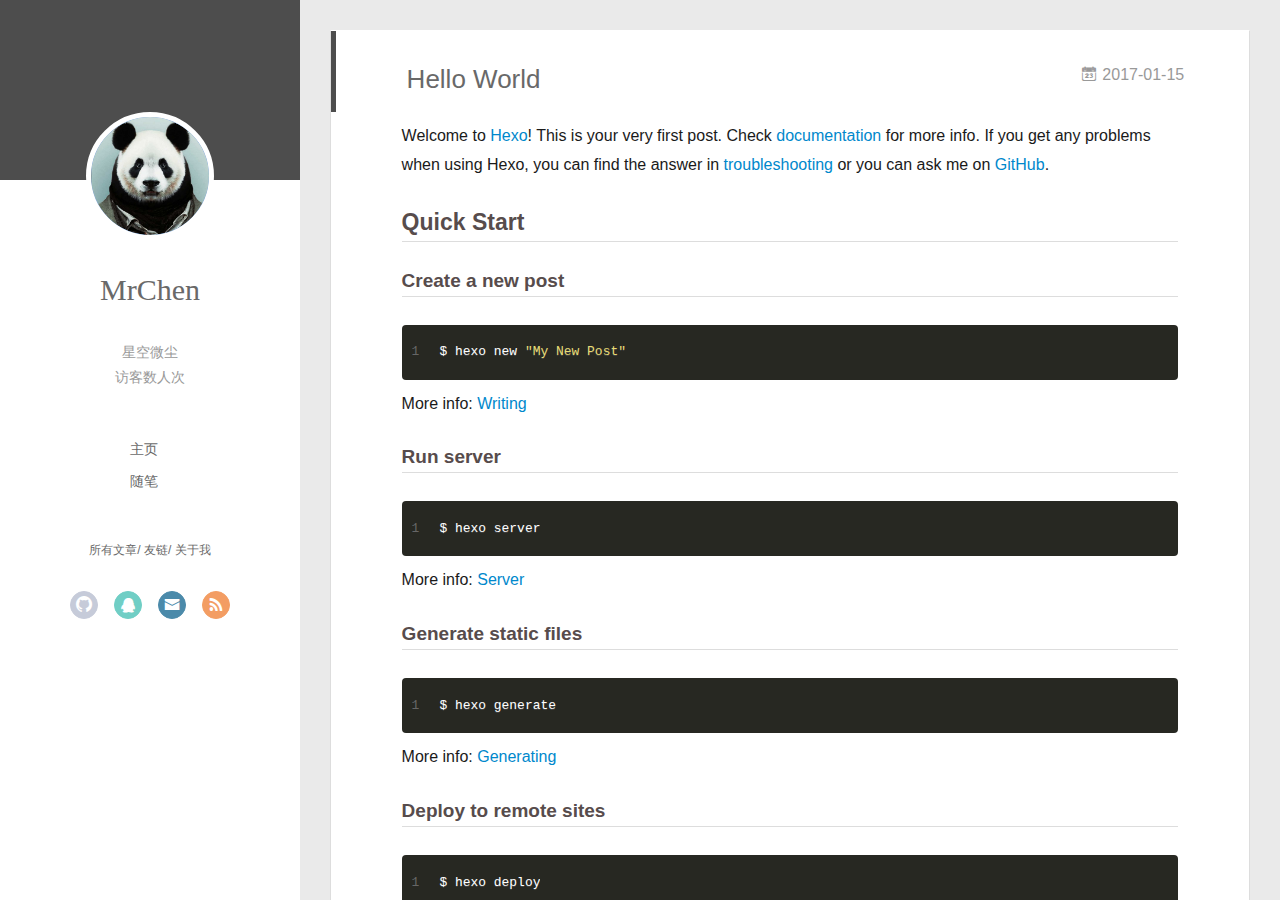
==== index.html @ 0d2050b1 "Site updated: 2017-01-15 04:31:29" ====
<!DOCTYPE html>
<html>
<head>
  <meta charset="utf-8">
  
  <meta name="renderer" content="webkit">
  <meta http-equiv="X-UA-Compatible" content="IE=edge" >
  <link rel="dns-prefetch" href="http://github.chenqun.xyz">
  <title>MrChen 的 Blog</title>
  <meta name="viewport" content="width=device-width, initial-scale=1, maximum-scale=1">
  <meta name="description" content="微微一笑很倾城">
<meta property="og:type" content="website">
<meta property="og:title" content="MrChen 的 Blog">
<meta property="og:url" content="http://github.chenqun.xyz/index.html">
<meta property="og:site_name" content="MrChen 的 Blog">
<meta property="og:description" content="微微一笑很倾城">
<meta name="twitter:card" content="summary">
<meta name="twitter:title" content="MrChen 的 Blog">
<meta name="twitter:description" content="微微一笑很倾城">
  
    <link rel="alternative" href="/atom.xml" title="MrChen 的 Blog" type="application/atom+xml">
  
  
    <link rel="icon" href="/favicon.png">
  
  <link rel="stylesheet" type="text/css" href="/./main.04d600.css">
  <style type="text/css">
  
    #container.show {
      background: linear-gradient(200deg,#a0cfe4,#e8c37e);
    }
  </style>
  

  

</head>
<body>
  <div id="container" q-class="show:isCtnShow">
    <canvas id="anm-canvas" class="anm-canvas"></canvas>
    <div class="left-col" q-class="show:isShow">
      
<div class="overlay" style="background: #4d4d4d"></div>
<div class="intrude-less">
	<header id="header" class="inner">
		<a href="/" class="profilepic">
			<img src="/img/admin.png" class="js-avatar">
		</a>
		<hgroup>
		  <h1 class="header-author"><a href="/">MrChen</a></h1>
		</hgroup>
		
		<p class="header-subtitle">星空微尘</p>
		<p class="header-subtitle" id="busuanzi_container_site_uv">
  访客数<span id="busuanzi_value_site_uv" style="color:red!important;"></span>人次
</p>
		

		<nav class="header-menu">
			<ul>
			
				<li><a href="/">主页</a></li>
	        
				<li><a href="/WorkHeart/">随笔</a></li>
	        
			</ul>
		</nav>
		<nav class="header-smart-menu">
    		
    			
    			<a q-on="click: openSlider(e, 'innerArchive')" href="javascript:void(0)">所有文章</a>
    			
            
    			
    			<a q-on="click: openSlider(e, 'friends')" href="javascript:void(0)">友链</a>
    			
            
    			
    			<a q-on="click: openSlider(e, 'aboutme')" href="javascript:void(0)">关于我</a>
    			
            
		</nav>
		<nav class="header-nav">
			<div class="social">
				
					<a class="github" target="_blank" href="https://github.com/MrChen2015" title="github"><i class="icon-github"></i></a>
		        
					<a class="qq" target="_blank" href="tencent://message/?uin=123456&Site=欢迎聊天&Menu=yes" title="qq"><i class="icon-qq"></i></a>
		        
					<a class="mail" target="_blank" href="mailto:562638230@qq.com" title="mail"><i class="icon-mail"></i></a>
		        
					<a class="rss" target="_blank" href="/atom.xml" title="rss"><i class="icon-rss"></i></a>
		        
			</div>
		</nav>
	</header>		
</div>

    </div>
    <div class="mid-col" q-class="show:isShow,hide:isShow|isFalse">
      
<nav id="mobile-nav">
  	<div class="overlay js-overlay" style="background: #4d4d4d"></div>
	<div class="btnctn js-mobile-btnctn">
  		<div class="slider-trigger list" q-on="click: openSlider(e)"><i class="icon icon-sort"></i></div>
	</div>
	<div class="intrude-less">
		<header id="header" class="inner">
			<div class="profilepic">
				<img src="/img/admin.png" class="js-avatar">
			</div>
			<hgroup>
			  <h1 class="header-author js-header-author">MrChen</h1>
			</hgroup>
			
			<p class="header-subtitle"><i class="icon icon-quo-left"></i>星空微尘<i class="icon icon-quo-right"></i></p>
			
			
			
				
			
				
			
			
			
			<nav class="header-nav">
				<div class="social">
					
						<a class="github" target="_blank" href="https://github.com/MrChen2015" title="github"><i class="icon-github"></i></a>
			        
						<a class="qq" target="_blank" href="tencent://message/?uin=123456&Site=欢迎聊天&Menu=yes" title="qq"><i class="icon-qq"></i></a>
			        
						<a class="mail" target="_blank" href="mailto:562638230@qq.com" title="mail"><i class="icon-mail"></i></a>
			        
						<a class="rss" target="_blank" href="/atom.xml" title="rss"><i class="icon-rss"></i></a>
			        
				</div>
			</nav>

			<nav class="header-menu js-header-menu">
				<ul style="width: 50%">
				
				
					<li style="width: 50%"><a href="/">主页</a></li>
		        
					<li style="width: 50%"><a href="/WorkHeart/">随笔</a></li>
		        
				</ul>
			</nav>
		</header>				
	</div>
	<div class="mobile-mask" style="display:none" q-show="isShow"></div>
</nav>

      <div id="wrapper" class="body-wrap">
        <div class="menu-l">
          <div class="canvas-wrap">
            <canvas data-colors="#eaeaea" data-sectionHeight="100" data-contentId="js-content" id="myCanvas1" class="anm-canvas"></canvas>
          </div>
          <div id="js-content" class="content-ll">
            
  
    <article id="post-hello-world" class="article article-type-post  article-index" itemscope itemprop="blogPost">
  <div class="article-inner">
    
      <header class="article-header">
        
  
    <h1 itemprop="name">
      <a class="article-title" href="/2017/01/15/hello-world/">Hello World</a>
    </h1>
  

        
        <a href="/2017/01/15/hello-world/" class="archive-article-date">
  	<time datetime="2017-01-14T16:59:48.621Z" itemprop="datePublished"><i class="icon-calendar icon"></i>2017-01-15</time>
</a>
        
      </header>
    
    <div class="article-entry" itemprop="articleBody">
      
        <p>Welcome to <a href="https://hexo.io/" target="_blank" rel="external">Hexo</a>! This is your very first post. Check <a href="https://hexo.io/docs/" target="_blank" rel="external">documentation</a> for more info. If you get any problems when using Hexo, you can find the answer in <a href="https://hexo.io/docs/troubleshooting.html" target="_blank" rel="external">troubleshooting</a> or you can ask me on <a href="https://github.com/hexojs/hexo/issues" target="_blank" rel="external">GitHub</a>.</p>
<h2 id="Quick-Start"><a href="#Quick-Start" class="headerlink" title="Quick Start"></a>Quick Start</h2><h3 id="Create-a-new-post"><a href="#Create-a-new-post" class="headerlink" title="Create a new post"></a>Create a new post</h3><figure class="highlight bash"><table><tr><td class="gutter"><pre><div class="line">1</div></pre></td><td class="code"><pre><div class="line">$ hexo new <span class="string">"My New Post"</span></div></pre></td></tr></table></figure>
<p>More info: <a href="https://hexo.io/docs/writing.html" target="_blank" rel="external">Writing</a></p>
<h3 id="Run-server"><a href="#Run-server" class="headerlink" title="Run server"></a>Run server</h3><figure class="highlight bash"><table><tr><td class="gutter"><pre><div class="line">1</div></pre></td><td class="code"><pre><div class="line">$ hexo server</div></pre></td></tr></table></figure>
<p>More info: <a href="https://hexo.io/docs/server.html" target="_blank" rel="external">Server</a></p>
<h3 id="Generate-static-files"><a href="#Generate-static-files" class="headerlink" title="Generate static files"></a>Generate static files</h3><figure class="highlight bash"><table><tr><td class="gutter"><pre><div class="line">1</div></pre></td><td class="code"><pre><div class="line">$ hexo generate</div></pre></td></tr></table></figure>
<p>More info: <a href="https://hexo.io/docs/generating.html" target="_blank" rel="external">Generating</a></p>
<h3 id="Deploy-to-remote-sites"><a href="#Deploy-to-remote-sites" class="headerlink" title="Deploy to remote sites"></a>Deploy to remote sites</h3><figure class="highlight bash"><table><tr><td class="gutter"><pre><div class="line">1</div></pre></td><td class="code"><pre><div class="line">$ hexo deploy</div></pre></td></tr></table></figure>
<p>More info: <a href="https://hexo.io/docs/deployment.html" target="_blank" rel="external">Deployment</a></p>

      

      
    </div>
    <div class="article-info article-info-index">
      
      
      

      
        <p class="article-more-link">
          <a class="article-more-a" href="/2017/01/15/hello-world/">展开全文 >></a>
        </p>
      

      
      <div class="clearfix"></div>
    </div>
  </div>
</article>








  
  


          </div>
        </div>
      </div>
      <footer id="footer">
  <div class="outer">
    <div id="footer-info">
    	<div class="footer-left">
    		&copy; 2017 MrChen
    	</div>
      	<div class="footer-right">
      		<a href="http://hexo.io/" target="_blank">Hexo</a>  Theme <a href="https://github.com/litten/hexo-theme-yilia" target="_blank">Yilia</a> by Litten
      	</div>
    </div>
  </div>
</footer>

<script async src="//dn-lbstatics.qbox.me/busuanzi/2.3/busuanzi.pure.mini.js">

<script type="text/javascript">var cnzz_protocol = (("https:" == document.location.protocol) ? " https://" : " http://");document.write(unescape("%3Cspan id='cnzz_stat_icon_1261147313'%3E%3C/span%3E%3Cscript src='" + cnzz_protocol + "s11.cnzz.com/z_stat.php%3Fid%3D1261147313%26show%3Dpic1' type='text/javascript'%3E%3C/script%3E"));</script>
    </div>
    <script>
	var yiliaConfig = {
		mathjax: false,
		isHome: true,
		isPost: false,
		isArchive: false,
		isTag: false,
		isCategory: false,
		open_in_new: false,
		root: "/",
		innerArchive: true,
		showTags: false
	}
</script>

<script>!function(t){function n(r){if(e[r])return e[r].exports;var o=e[r]={exports:{},id:r,loaded:!1};return t[r].call(o.exports,o,o.exports,n),o.loaded=!0,o.exports}var e={};return n.m=t,n.c=e,n.p="./",n(0)}([function(t,n,e){"use strict";function r(t){return t&&t.__esModule?t:{default:t}}function o(t,n){var e=/\/|index.html/g;return t.replace(e,"")===n.replace(e,"")}function i(){for(var t=document.querySelectorAll(".js-header-menu li a"),n=window.location.pathname,e=0,r=t.length;e<r;e++){var i=t[e];o(n,i.getAttribute("href"))&&(0,d.default)(i,"active")}}function u(t){for(var n=t.offsetLeft,e=t.offsetParent;null!==e;)n+=e.offsetLeft,e=e.offsetParent;return n}function f(t){for(var n=t.offsetTop,e=t.offsetParent;null!==e;)n+=e.offsetTop,e=e.offsetParent;return n}function c(t,n,e,r,o){var i=u(t),c=f(t)-n;if(c-e<=o){var a=t.$newDom;a||(a=t.cloneNode(!0),(0,h.default)(t,a),t.$newDom=a,a.style.position="fixed",a.style.top=(e||c)+"px",a.style.left=i+"px",a.style.zIndex=r||2,a.style.width="100%",a.style.color="#fff"),a.style.visibility="visible",t.style.visibility="hidden"}else{t.style.visibility="visible";var s=t.$newDom;s&&(s.style.visibility="hidden")}}function a(){var t=document.querySelector(".js-overlay"),n=document.querySelector(".js-header-menu");c(t,document.body.scrollTop,-63,2,0),c(n,document.body.scrollTop,1,3,0)}function s(){document.querySelector("#container").addEventListener("scroll",function(t){a()}),window.addEventListener("scroll",function(t){a()}),a()}function l(){x.default.versions.mobile&&window.screen.width<800&&(i(),s())}var p=e(71),d=r(p),v=e(72),y=(r(v),e(84)),h=r(y),b=e(69),x=r(b),m=e(75),g=r(m),w=e(70);l(),(0,w.addLoadEvent)(function(){g.default.init()}),t.exports={}},function(t,n){var e=t.exports="undefined"!=typeof window&&window.Math==Math?window:"undefined"!=typeof self&&self.Math==Math?self:Function("return this")();"number"==typeof __g&&(__g=e)},function(t,n){var e={}.hasOwnProperty;t.exports=function(t,n){return e.call(t,n)}},function(t,n,e){var r=e(49),o=e(15);t.exports=function(t){return r(o(t))}},function(t,n,e){t.exports=!e(8)(function(){return 7!=Object.defineProperty({},"a",{get:function(){return 7}}).a})},function(t,n,e){var r=e(6),o=e(12);t.exports=e(4)?function(t,n,e){return r.f(t,n,o(1,e))}:function(t,n,e){return t[n]=e,t}},function(t,n,e){var r=e(10),o=e(30),i=e(24),u=Object.defineProperty;n.f=e(4)?Object.defineProperty:function(t,n,e){if(r(t),n=i(n,!0),r(e),o)try{return u(t,n,e)}catch(t){}if("get"in e||"set"in e)throw TypeError("Accessors not supported!");return"value"in e&&(t[n]=e.value),t}},function(t,n,e){var r=e(22)("wks"),o=e(13),i=e(1).Symbol,u="function"==typeof i,f=t.exports=function(t){return r[t]||(r[t]=u&&i[t]||(u?i:o)("Symbol."+t))};f.store=r},function(t,n){t.exports=function(t){try{return!!t()}catch(t){return!0}}},function(t,n,e){var r=e(35),o=e(16);t.exports=Object.keys||function(t){return r(t,o)}},function(t,n,e){var r=e(11);t.exports=function(t){if(!r(t))throw TypeError(t+" is not an object!");return t}},function(t,n){t.exports=function(t){return"object"==typeof t?null!==t:"function"==typeof t}},function(t,n){t.exports=function(t,n){return{enumerable:!(1&t),configurable:!(2&t),writable:!(4&t),value:n}}},function(t,n){var e=0,r=Math.random();t.exports=function(t){return"Symbol(".concat(void 0===t?"":t,")_",(++e+r).toString(36))}},function(t,n){var e=t.exports={version:"2.4.0"};"number"==typeof __e&&(__e=e)},function(t,n){t.exports=function(t){if(void 0==t)throw TypeError("Can't call method on  "+t);return t}},function(t,n){t.exports="constructor,hasOwnProperty,isPrototypeOf,propertyIsEnumerable,toLocaleString,toString,valueOf".split(",")},function(t,n){t.exports={}},function(t,n){t.exports=!0},function(t,n){n.f={}.propertyIsEnumerable},function(t,n,e){var r=e(6).f,o=e(2),i=e(7)("toStringTag");t.exports=function(t,n,e){t&&!o(t=e?t:t.prototype,i)&&r(t,i,{configurable:!0,value:n})}},function(t,n,e){var r=e(22)("keys"),o=e(13);t.exports=function(t){return r[t]||(r[t]=o(t))}},function(t,n,e){var r=e(1),o="__core-js_shared__",i=r[o]||(r[o]={});t.exports=function(t){return i[t]||(i[t]={})}},function(t,n){var e=Math.ceil,r=Math.floor;t.exports=function(t){return isNaN(t=+t)?0:(t>0?r:e)(t)}},function(t,n,e){var r=e(11);t.exports=function(t,n){if(!r(t))return t;var e,o;if(n&&"function"==typeof(e=t.toString)&&!r(o=e.call(t)))return o;if("function"==typeof(e=t.valueOf)&&!r(o=e.call(t)))return o;if(!n&&"function"==typeof(e=t.toString)&&!r(o=e.call(t)))return o;throw TypeError("Can't convert object to primitive value")}},function(t,n,e){var r=e(1),o=e(14),i=e(18),u=e(26),f=e(6).f;t.exports=function(t){var n=o.Symbol||(o.Symbol=i?{}:r.Symbol||{});"_"==t.charAt(0)||t in n||f(n,t,{value:u.f(t)})}},function(t,n,e){n.f=e(7)},function(t,n,e){var r=e(1),o=e(14),i=e(46),u=e(5),f="prototype",c=function(t,n,e){var a,s,l,p=t&c.F,d=t&c.G,v=t&c.S,y=t&c.P,h=t&c.B,b=t&c.W,x=d?o:o[n]||(o[n]={}),m=x[f],g=d?r:v?r[n]:(r[n]||{})[f];d&&(e=n);for(a in e)s=!p&&g&&void 0!==g[a],s&&a in x||(l=s?g[a]:e[a],x[a]=d&&"function"!=typeof g[a]?e[a]:h&&s?i(l,r):b&&g[a]==l?function(t){var n=function(n,e,r){if(this instanceof t){switch(arguments.length){case 0:return new t;case 1:return new t(n);case 2:return new t(n,e)}return new t(n,e,r)}return t.apply(this,arguments)};return n[f]=t[f],n}(l):y&&"function"==typeof l?i(Function.call,l):l,y&&((x.virtual||(x.virtual={}))[a]=l,t&c.R&&m&&!m[a]&&u(m,a,l)))};c.F=1,c.G=2,c.S=4,c.P=8,c.B=16,c.W=32,c.U=64,c.R=128,t.exports=c},function(t,n){var e={}.toString;t.exports=function(t){return e.call(t).slice(8,-1)}},function(t,n,e){var r=e(11),o=e(1).document,i=r(o)&&r(o.createElement);t.exports=function(t){return i?o.createElement(t):{}}},function(t,n,e){t.exports=!e(4)&&!e(8)(function(){return 7!=Object.defineProperty(e(29)("div"),"a",{get:function(){return 7}}).a})},function(t,n,e){"use strict";var r=e(18),o=e(27),i=e(36),u=e(5),f=e(2),c=e(17),a=e(51),s=e(20),l=e(58),p=e(7)("iterator"),d=!([].keys&&"next"in[].keys()),v="@@iterator",y="keys",h="values",b=function(){return this};t.exports=function(t,n,e,x,m,g,w){a(e,n,x);var O,S,_,j=function(t){if(!d&&t in A)return A[t];switch(t){case y:return function(){return new e(this,t)};case h:return function(){return new e(this,t)}}return function(){return new e(this,t)}},P=n+" Iterator",E=m==h,M=!1,A=t.prototype,T=A[p]||A[v]||m&&A[m],L=T||j(m),N=m?E?j("entries"):L:void 0,C="Array"==n?A.entries||T:T;if(C&&(_=l(C.call(new t)),_!==Object.prototype&&(s(_,P,!0),r||f(_,p)||u(_,p,b))),E&&T&&T.name!==h&&(M=!0,L=function(){return T.call(this)}),r&&!w||!d&&!M&&A[p]||u(A,p,L),c[n]=L,c[P]=b,m)if(O={values:E?L:j(h),keys:g?L:j(y),entries:N},w)for(S in O)S in A||i(A,S,O[S]);else o(o.P+o.F*(d||M),n,O);return O}},function(t,n,e){var r=e(10),o=e(55),i=e(16),u=e(21)("IE_PROTO"),f=function(){},c="prototype",a=function(){var t,n=e(29)("iframe"),r=i.length,o="<",u=">";for(n.style.display="none",e(48).appendChild(n),n.src="javascript:",t=n.contentWindow.document,t.open(),t.write(o+"script"+u+"document.F=Object"+o+"/script"+u),t.close(),a=t.F;r--;)delete a[c][i[r]];return a()};t.exports=Object.create||function(t,n){var e;return null!==t?(f[c]=r(t),e=new f,f[c]=null,e[u]=t):e=a(),void 0===n?e:o(e,n)}},function(t,n,e){var r=e(35),o=e(16).concat("length","prototype");n.f=Object.getOwnPropertyNames||function(t){return r(t,o)}},function(t,n){n.f=Object.getOwnPropertySymbols},function(t,n,e){var r=e(2),o=e(3),i=e(45)(!1),u=e(21)("IE_PROTO");t.exports=function(t,n){var e,f=o(t),c=0,a=[];for(e in f)e!=u&&r(f,e)&&a.push(e);for(;n.length>c;)r(f,e=n[c++])&&(~i(a,e)||a.push(e));return a}},function(t,n,e){t.exports=e(5)},function(t,n,e){var r=e(15);t.exports=function(t){return Object(r(t))}},function(t,n,e){t.exports={default:e(41),__esModule:!0}},function(t,n,e){t.exports={default:e(42),__esModule:!0}},function(t,n,e){"use strict";function r(t){return t&&t.__esModule?t:{default:t}}n.__esModule=!0;var o=e(39),i=r(o),u=e(38),f=r(u),c="function"==typeof f.default&&"symbol"==typeof i.default?function(t){return typeof t}:function(t){return t&&"function"==typeof f.default&&t.constructor===f.default&&t!==f.default.prototype?"symbol":typeof t};n.default="function"==typeof f.default&&"symbol"===c(i.default)?function(t){return"undefined"==typeof t?"undefined":c(t)}:function(t){return t&&"function"==typeof f.default&&t.constructor===f.default&&t!==f.default.prototype?"symbol":"undefined"==typeof t?"undefined":c(t)}},function(t,n,e){e(65),e(63),e(66),e(67),t.exports=e(14).Symbol},function(t,n,e){e(64),e(68),t.exports=e(26).f("iterator")},function(t,n){t.exports=function(t){if("function"!=typeof t)throw TypeError(t+" is not a function!");return t}},function(t,n){t.exports=function(){}},function(t,n,e){var r=e(3),o=e(61),i=e(60);t.exports=function(t){return function(n,e,u){var f,c=r(n),a=o(c.length),s=i(u,a);if(t&&e!=e){for(;a>s;)if(f=c[s++],f!=f)return!0}else for(;a>s;s++)if((t||s in c)&&c[s]===e)return t||s||0;return!t&&-1}}},function(t,n,e){var r=e(43);t.exports=function(t,n,e){if(r(t),void 0===n)return t;switch(e){case 1:return function(e){return t.call(n,e)};case 2:return function(e,r){return t.call(n,e,r)};case 3:return function(e,r,o){return t.call(n,e,r,o)}}return function(){return t.apply(n,arguments)}}},function(t,n,e){var r=e(9),o=e(34),i=e(19);t.exports=function(t){var n=r(t),e=o.f;if(e)for(var u,f=e(t),c=i.f,a=0;f.length>a;)c.call(t,u=f[a++])&&n.push(u);return n}},function(t,n,e){t.exports=e(1).document&&document.documentElement},function(t,n,e){var r=e(28);t.exports=Object("z").propertyIsEnumerable(0)?Object:function(t){return"String"==r(t)?t.split(""):Object(t)}},function(t,n,e){var r=e(28);t.exports=Array.isArray||function(t){return"Array"==r(t)}},function(t,n,e){"use strict";var r=e(32),o=e(12),i=e(20),u={};e(5)(u,e(7)("iterator"),function(){return this}),t.exports=function(t,n,e){t.prototype=r(u,{next:o(1,e)}),i(t,n+" Iterator")}},function(t,n){t.exports=function(t,n){return{value:n,done:!!t}}},function(t,n,e){var r=e(9),o=e(3);t.exports=function(t,n){for(var e,i=o(t),u=r(i),f=u.length,c=0;f>c;)if(i[e=u[c++]]===n)return e}},function(t,n,e){var r=e(13)("meta"),o=e(11),i=e(2),u=e(6).f,f=0,c=Object.isExtensible||function(){return!0},a=!e(8)(function(){return c(Object.preventExtensions({}))}),s=function(t){u(t,r,{value:{i:"O"+ ++f,w:{}}})},l=function(t,n){if(!o(t))return"symbol"==typeof t?t:("string"==typeof t?"S":"P")+t;if(!i(t,r)){if(!c(t))return"F";if(!n)return"E";s(t)}return t[r].i},p=function(t,n){if(!i(t,r)){if(!c(t))return!0;if(!n)return!1;s(t)}return t[r].w},d=function(t){return a&&v.NEED&&c(t)&&!i(t,r)&&s(t),t},v=t.exports={KEY:r,NEED:!1,fastKey:l,getWeak:p,onFreeze:d}},function(t,n,e){var r=e(6),o=e(10),i=e(9);t.exports=e(4)?Object.defineProperties:function(t,n){o(t);for(var e,u=i(n),f=u.length,c=0;f>c;)r.f(t,e=u[c++],n[e]);return t}},function(t,n,e){var r=e(19),o=e(12),i=e(3),u=e(24),f=e(2),c=e(30),a=Object.getOwnPropertyDescriptor;n.f=e(4)?a:function(t,n){if(t=i(t),n=u(n,!0),c)try{return a(t,n)}catch(t){}if(f(t,n))return o(!r.f.call(t,n),t[n])}},function(t,n,e){var r=e(3),o=e(33).f,i={}.toString,u="object"==typeof window&&window&&Object.getOwnPropertyNames?Object.getOwnPropertyNames(window):[],f=function(t){try{return o(t)}catch(t){return u.slice()}};t.exports.f=function(t){return u&&"[object Window]"==i.call(t)?f(t):o(r(t))}},function(t,n,e){var r=e(2),o=e(37),i=e(21)("IE_PROTO"),u=Object.prototype;t.exports=Object.getPrototypeOf||function(t){return t=o(t),r(t,i)?t[i]:"function"==typeof t.constructor&&t instanceof t.constructor?t.constructor.prototype:t instanceof Object?u:null}},function(t,n,e){var r=e(23),o=e(15);t.exports=function(t){return function(n,e){var i,u,f=String(o(n)),c=r(e),a=f.length;return c<0||c>=a?t?"":void 0:(i=f.charCodeAt(c),i<55296||i>56319||c+1===a||(u=f.charCodeAt(c+1))<56320||u>57343?t?f.charAt(c):i:t?f.slice(c,c+2):(i-55296<<10)+(u-56320)+65536)}}},function(t,n,e){var r=e(23),o=Math.max,i=Math.min;t.exports=function(t,n){return t=r(t),t<0?o(t+n,0):i(t,n)}},function(t,n,e){var r=e(23),o=Math.min;t.exports=function(t){return t>0?o(r(t),9007199254740991):0}},function(t,n,e){"use strict";var r=e(44),o=e(52),i=e(17),u=e(3);t.exports=e(31)(Array,"Array",function(t,n){this._t=u(t),this._i=0,this._k=n},function(){var t=this._t,n=this._k,e=this._i++;return!t||e>=t.length?(this._t=void 0,o(1)):"keys"==n?o(0,e):"values"==n?o(0,t[e]):o(0,[e,t[e]])},"values"),i.Arguments=i.Array,r("keys"),r("values"),r("entries")},function(t,n){},function(t,n,e){"use strict";var r=e(59)(!0);e(31)(String,"String",function(t){this._t=String(t),this._i=0},function(){var t,n=this._t,e=this._i;return e>=n.length?{value:void 0,done:!0}:(t=r(n,e),this._i+=t.length,{value:t,done:!1})})},function(t,n,e){"use strict";var r=e(1),o=e(2),i=e(4),u=e(27),f=e(36),c=e(54).KEY,a=e(8),s=e(22),l=e(20),p=e(13),d=e(7),v=e(26),y=e(25),h=e(53),b=e(47),x=e(50),m=e(10),g=e(3),w=e(24),O=e(12),S=e(32),_=e(57),j=e(56),P=e(6),E=e(9),M=j.f,A=P.f,T=_.f,L=r.Symbol,N=r.JSON,C=N&&N.stringify,k="prototype",F=d("_hidden"),q=d("toPrimitive"),I={}.propertyIsEnumerable,B=s("symbol-registry"),D=s("symbols"),W=s("op-symbols"),H=Object[k],K="function"==typeof L,R=r.QObject,J=!R||!R[k]||!R[k].findChild,U=i&&a(function(){return 7!=S(A({},"a",{get:function(){return A(this,"a",{value:7}).a}})).a})?function(t,n,e){var r=M(H,n);r&&delete H[n],A(t,n,e),r&&t!==H&&A(H,n,r)}:A,G=function(t){var n=D[t]=S(L[k]);return n._k=t,n},$=K&&"symbol"==typeof L.iterator?function(t){return"symbol"==typeof t}:function(t){return t instanceof L},z=function(t,n,e){return t===H&&z(W,n,e),m(t),n=w(n,!0),m(e),o(D,n)?(e.enumerable?(o(t,F)&&t[F][n]&&(t[F][n]=!1),e=S(e,{enumerable:O(0,!1)})):(o(t,F)||A(t,F,O(1,{})),t[F][n]=!0),U(t,n,e)):A(t,n,e)},Y=function(t,n){m(t);for(var e,r=b(n=g(n)),o=0,i=r.length;i>o;)z(t,e=r[o++],n[e]);return t},Q=function(t,n){return void 0===n?S(t):Y(S(t),n)},X=function(t){var n=I.call(this,t=w(t,!0));return!(this===H&&o(D,t)&&!o(W,t))&&(!(n||!o(this,t)||!o(D,t)||o(this,F)&&this[F][t])||n)},V=function(t,n){if(t=g(t),n=w(n,!0),t!==H||!o(D,n)||o(W,n)){var e=M(t,n);return!e||!o(D,n)||o(t,F)&&t[F][n]||(e.enumerable=!0),e}},Z=function(t){for(var n,e=T(g(t)),r=[],i=0;e.length>i;)o(D,n=e[i++])||n==F||n==c||r.push(n);return r},tt=function(t){for(var n,e=t===H,r=T(e?W:g(t)),i=[],u=0;r.length>u;)!o(D,n=r[u++])||e&&!o(H,n)||i.push(D[n]);return i};K||(L=function(){if(this instanceof L)throw TypeError("Symbol is not a constructor!");var t=p(arguments.length>0?arguments[0]:void 0),n=function(e){this===H&&n.call(W,e),o(this,F)&&o(this[F],t)&&(this[F][t]=!1),U(this,t,O(1,e))};return i&&J&&U(H,t,{configurable:!0,set:n}),G(t)},f(L[k],"toString",function(){return this._k}),j.f=V,P.f=z,e(33).f=_.f=Z,e(19).f=X,e(34).f=tt,i&&!e(18)&&f(H,"propertyIsEnumerable",X,!0),v.f=function(t){return G(d(t))}),u(u.G+u.W+u.F*!K,{Symbol:L});for(var nt="hasInstance,isConcatSpreadable,iterator,match,replace,search,species,split,toPrimitive,toStringTag,unscopables".split(","),et=0;nt.length>et;)d(nt[et++]);for(var nt=E(d.store),et=0;nt.length>et;)y(nt[et++]);u(u.S+u.F*!K,"Symbol",{for:function(t){return o(B,t+="")?B[t]:B[t]=L(t)},keyFor:function(t){if($(t))return h(B,t);throw TypeError(t+" is not a symbol!")},useSetter:function(){J=!0},useSimple:function(){J=!1}}),u(u.S+u.F*!K,"Object",{create:Q,defineProperty:z,defineProperties:Y,getOwnPropertyDescriptor:V,getOwnPropertyNames:Z,getOwnPropertySymbols:tt}),N&&u(u.S+u.F*(!K||a(function(){var t=L();return"[null]"!=C([t])||"{}"!=C({a:t})||"{}"!=C(Object(t))})),"JSON",{stringify:function(t){if(void 0!==t&&!$(t)){for(var n,e,r=[t],o=1;arguments.length>o;)r.push(arguments[o++]);return n=r[1],"function"==typeof n&&(e=n),!e&&x(n)||(n=function(t,n){if(e&&(n=e.call(this,t,n)),!$(n))return n}),r[1]=n,C.apply(N,r)}}}),L[k][q]||e(5)(L[k],q,L[k].valueOf),l(L,"Symbol"),l(Math,"Math",!0),l(r.JSON,"JSON",!0)},function(t,n,e){e(25)("asyncIterator")},function(t,n,e){e(25)("observable")},function(t,n,e){e(62);for(var r=e(1),o=e(5),i=e(17),u=e(7)("toStringTag"),f=["NodeList","DOMTokenList","MediaList","StyleSheetList","CSSRuleList"],c=0;c<5;c++){var a=f[c],s=r[a],l=s&&s.prototype;l&&!l[u]&&o(l,u,a),i[a]=i.Array}},function(t,n){"use strict";var e={versions:function(){var t=window.navigator.userAgent;return{trident:t.indexOf("Trident")>-1,presto:t.indexOf("Presto")>-1,webKit:t.indexOf("AppleWebKit")>-1,gecko:t.indexOf("Gecko")>-1&&t.indexOf("KHTML")==-1,mobile:!!t.match(/AppleWebKit.*Mobile.*/),ios:!!t.match(/\(i[^;]+;( U;)? CPU.+Mac OS X/),android:t.indexOf("Android")>-1||t.indexOf("Linux")>-1,iPhone:t.indexOf("iPhone")>-1||t.indexOf("Mac")>-1,iPad:t.indexOf("iPad")>-1,webApp:t.indexOf("Safari")==-1,weixin:t.indexOf("MicroMessenger")==-1}}()};t.exports=e},function(t,n,e){"use strict";function r(t){return t&&t.__esModule?t:{default:t}}var o=e(40),i=r(o),u=function(){function t(t,n,e){return n||e?String.fromCharCode(n||e):o[t]||t}function n(t){return l[t]}var e=/&quot;|&lt;|&gt;|&amp;|&nbsp;|&apos;|&#(\d+);|&#(\d+)/g,r=/['<> "&]/g,o={"&quot;":'"',"&lt;":"<","&gt;":">","&amp;":"&","&nbsp;":" "},f=/\u00a0/g,c=/<br\s*\/?>/gi,a=/\r?\n/g,s=/\s/g,l={};for(var p in o)l[o[p]]=p;return o["&apos;"]="'",l["'"]="&#39;",{encode:function(t){return t?(""+t).replace(r,n).replace(a,"<br/>").replace(s,"&nbsp;"):""},decode:function(n){return n?(""+n).replace(c,"\n").replace(e,t).replace(f," "):""},encodeBase16:function(t){if(!t)return t;t+="";for(var n=[],e=0,r=t.length;r>e;e++)n.push(t.charCodeAt(e).toString(16).toUpperCase());return n.join("")},encodeBase16forJSON:function(t){if(!t)return t;t=t.replace(/[\u4E00-\u9FBF]/gi,function(t){return escape(t).replace("%u","\\u")});for(var n=[],e=0,r=t.length;r>e;e++)n.push(t.charCodeAt(e).toString(16).toUpperCase());return n.join("")},decodeBase16:function(t){if(!t)return t;t+="";for(var n=[],e=0,r=t.length;r>e;e+=2)n.push(String.fromCharCode("0x"+t.slice(e,e+2)));return n.join("")},encodeObject:function(t){if(t instanceof Array)for(var n=0,e=t.length;e>n;n++)t[n]=u.encodeObject(t[n]);else if("object"==("undefined"==typeof t?"undefined":(0,i.default)(t)))for(var r in t)t[r]=u.encodeObject(t[r]);else if("string"==typeof t)return u.encode(t);return t},loadScript:function(t){var n=document.createElement("script");document.getElementsByTagName("body")[0].appendChild(n),n.setAttribute("src",t)},addLoadEvent:function(t){var n=window.onload;"function"!=typeof window.onload?window.onload=t:window.onload=function(){n(),t()}}}}();t.exports=u},function(t,n){function e(t,n){t.classList?t.classList.add(n):t.className+=" "+n}t.exports=e},function(t,n){function e(t,n){if(t.classList)t.classList.remove(n);else{var e=new RegExp("(^|\\b)"+n.split(" ").join("|")+"(\\b|$)","gi");t.className=t.className.replace(e," ")}}t.exports=e},,,function(t,n){"use strict";function e(){var t=document.querySelector("#page-nav");if(t&&!document.querySelector("#page-nav .extend.prev")&&(t.innerHTML='<a class="extend prev disabled" rel="prev">&laquo; Prev</a>'+t.innerHTML),t&&!document.querySelector("#page-nav .extend.next")&&(t.innerHTML=t.innerHTML+'<a class="extend next disabled" rel="next">Next &raquo;</a>'),yiliaConfig&&yiliaConfig.open_in_new){var n=document.querySelectorAll(".article-entry a:not(.article-more-a)");n.forEach(function(t){t.setAttribute("target","_blank")})}var e=document.querySelector("#js-aboutme");e&&0!==e.length&&(e.innerHTML=e.innerText)}t.exports={init:e}},,,,,,,,,function(t,n){function e(t,n){if("string"==typeof n)return t.insertAdjacentHTML("afterend",n);var e=t.nextSibling;return e?t.parentNode.insertBefore(n,e):t.parentNode.appendChild(n)}t.exports=e}])</script><script src="/./main.04d600.js"></script><script>!function(){var e=function(e){var t=document.createElement("script");document.getElementsByTagName("body")[0].appendChild(t),t.setAttribute("src",e)};e("/slider.885efe.js")}()</script>


    
<div class="tools-col" q-class="show:isShow,hide:isShow|isFalse" q-on="click:stop(e)">
  <div class="tools-nav header-menu">
    
    
      
      
      
    
      
      
      
    
      
      
      
    
    

    <ul style="width: 70%">
    
    
      
      <li style="width: 33.333333333333336%" q-on="click: openSlider(e, 'innerArchive')"><a href="javascript:void(0)" q-class="active:innerArchive">所有文章</a></li>
      
        
      
      <li style="width: 33.333333333333336%" q-on="click: openSlider(e, 'friends')"><a href="javascript:void(0)" q-class="active:friends">友链</a></li>
      
        
      
      <li style="width: 33.333333333333336%" q-on="click: openSlider(e, 'aboutme')"><a href="javascript:void(0)" q-class="active:aboutme">关于我</a></li>
      
        
    </ul>
  </div>
  <div class="tools-wrap">
    
    	<section class="tools-section tools-section-all" q-show="innerArchive">
        <div class="search-wrap">
          <input class="search-ipt" q-model="search" type="text" placeholder="find something…">
          <i class="icon-search icon" q-show="search|isEmptyStr"></i>
          <i class="icon-close icon" q-show="search|isNotEmptyStr" q-on="click:clearChose(e)"></i>
        </div>
        <div class="widget tagcloud search-tag">
          <p class="search-tag-wording">tag:</p>
          <label class="search-switch">
            <input type="checkbox" q-on="click:toggleTag(e)" q-attr="checked:showTags">
          </label>
          <ul class="article-tag-list" q-show="showTags">
            
            <div class="clearfix"></div>
          </ul>
        </div>
        <ul class="search-ul">
          <p q-show="jsonFail" style="padding: 20px; font-size: 12px;">
            缺失模块。<br/>1、在博客根目录（注意不是yilia根目录）执行以下命令：<br/> npm i hexo-generator-json-content --save<br/><br/>
            2、在根目录_config.yml里添加配置：
<pre style="font-size: 12px;" q-show="jsonFail">
  jsonContent:
    meta: false
    pages: false
    posts:
      title: true
      date: true
      path: true
      text: true
      raw: false
      content: false
      slug: false
      updated: false
      comments: false
      link: false
      permalink: false
      excerpt: false
      categories: false
      tags: true
</pre>
          </p>
          <li class="search-li" q-repeat="items" q-show="isShow">
            <a q-attr="href:path|urlformat" class="search-title"><i class="icon-quo-left icon"></i><span q-text="title"></span></a>
            <p class="search-time">
              <i class="icon-calendar icon"></i>
              <span q-text="date|dateformat"></span>
            </p>
            <p class="search-tag">
              <i class="icon-price-tags icon"></i>
              <span q-repeat="tags" q-on="click:choseTag(e, name)" q-text="name|tagformat"></span>
            </p>
          </li>
        </ul>
    	</section>
    

    
    	<section class="tools-section tools-section-friends" q-show="friends">
  		
        <ul class="search-ul">
          
            <li class="search-li">
              <a href="http://localhost:4000/" target="_blank" class="search-title"><i class="icon-quo-left icon"></i>友情链接1</a>
            </li>
          
            <li class="search-li">
              <a href="http://localhost:4000/" target="_blank" class="search-title"><i class="icon-quo-left icon"></i>友情链接2</a>
            </li>
          
            <li class="search-li">
              <a href="http://localhost:4000/" target="_blank" class="search-title"><i class="icon-quo-left icon"></i>友情链接3</a>
            </li>
          
            <li class="search-li">
              <a href="http://localhost:4000/" target="_blank" class="search-title"><i class="icon-quo-left icon"></i>友情链接4</a>
            </li>
          
            <li class="search-li">
              <a href="http://localhost:4000/" target="_blank" class="search-title"><i class="icon-quo-left icon"></i>友情链接5</a>
            </li>
          
            <li class="search-li">
              <a href="http://localhost:4000/" target="_blank" class="search-title"><i class="icon-quo-left icon"></i>友情链接6</a>
            </li>
          
        </ul>
  		
    	</section>
    

    
    	<section class="tools-section tools-section-me" q-show="aboutme">
  	  	
  	  		<div class="aboutme-wrap" id="js-aboutme">微微一笑很倾城</div>
  	  	
    	</section>
    
  </div>
  
</div>
    <!-- Root element of PhotoSwipe. Must have class pswp. -->
<div class="pswp" tabindex="-1" role="dialog" aria-hidden="true">

    <!-- Background of PhotoSwipe. 
         It's a separate element as animating opacity is faster than rgba(). -->
    <div class="pswp__bg"></div>

    <!-- Slides wrapper with overflow:hidden. -->
    <div class="pswp__scroll-wrap">

        <!-- Container that holds slides. 
            PhotoSwipe keeps only 3 of them in the DOM to save memory.
            Don't modify these 3 pswp__item elements, data is added later on. -->
        <div class="pswp__container">
            <div class="pswp__item"></div>
            <div class="pswp__item"></div>
            <div class="pswp__item"></div>
        </div>

        <!-- Default (PhotoSwipeUI_Default) interface on top of sliding area. Can be changed. -->
        <div class="pswp__ui pswp__ui--hidden">

            <div class="pswp__top-bar">

                <!--  Controls are self-explanatory. Order can be changed. -->

                <div class="pswp__counter"></div>

                <button class="pswp__button pswp__button--close" title="Close (Esc)"></button>

                <button class="pswp__button pswp__button--share" style="display:none" title="Share"></button>

                <button class="pswp__button pswp__button--fs" title="Toggle fullscreen"></button>

                <button class="pswp__button pswp__button--zoom" title="Zoom in/out"></button>

                <!-- Preloader demo http://codepen.io/dimsemenov/pen/yyBWoR -->
                <!-- element will get class pswp__preloader--active when preloader is running -->
                <div class="pswp__preloader">
                    <div class="pswp__preloader__icn">
                      <div class="pswp__preloader__cut">
                        <div class="pswp__preloader__donut"></div>
                      </div>
                    </div>
                </div>
            </div>

            <div class="pswp__share-modal pswp__share-modal--hidden pswp__single-tap">
                <div class="pswp__share-tooltip"></div> 
            </div>

            <button class="pswp__button pswp__button--arrow--left" title="Previous (arrow left)">
            </button>

            <button class="pswp__button pswp__button--arrow--right" title="Next (arrow right)">
            </button>

            <div class="pswp__caption">
                <div class="pswp__caption__center"></div>
            </div>

        </div>

    </div>

</div>
  </div>
</body>
</html>
---- main.04d600.css ----
.clearfix:after,.clearfix:before{content:"";display:table}.clearfix:after{clear:both}.left-col.show{box-shadow:0 0 6px 0 rgba(0,0,0,.75)}.mid-col,.mid-col.show .article,.tools-col,.tools-col .tools-section .search-tag.tagcloud .article-tag-list,.tools-col .tools-section .search-ul .search-tag span:hover,.tools-col .tools-section .search-ul .search-time span:hover,.tools-col .tools-section .search-ul .search-title:hover,.tools-col .tools-section .search-wrap .icon{-webkit-transition:all .2s ease-in;transition:all .2s ease-in;-ms-transition:all .2s ease-in}@-webkit-keyframes leftIn{0%,60%,75%,90%,to{-webkit-animation-timing-function:cubic-bezier(.215,.61,.355,1);animation-timing-function:cubic-bezier(.215,.61,.355,1)}0%{-webkit-transform:translateZ(0);transform:translateZ(0)}60%{-webkit-transform:translate3d(358px,0,0);transform:translate3d(358px,0,0)}75%{-webkit-transform:translate3d(323px,0,0);transform:translate3d(323px,0,0)}90%{-webkit-transform:translate3d(338px,0,0);transform:translate3d(338px,0,0)}to{-webkit-transform:translate3d(333px,0,0);transform:translate3d(333px,0,0)}}@keyframes leftIn{0%,60%,75%,90%,to{-webkit-animation-timing-function:cubic-bezier(.215,.61,.355,1);animation-timing-function:cubic-bezier(.215,.61,.355,1)}0%{-webkit-transform:translateZ(0);transform:translateZ(0)}60%{-webkit-transform:translate3d(358px,0,0);transform:translate3d(358px,0,0)}75%{-webkit-transform:translate3d(323px,0,0);transform:translate3d(323px,0,0)}90%{-webkit-transform:translate3d(338px,0,0);transform:translate3d(338px,0,0)}to{-webkit-transform:translate3d(333px,0,0);transform:translate3d(333px,0,0)}}.mid-col.show{-webkit-animation-duration:.8s;animation-duration:.8s;-webkit-animation-fill-mode:both;animation-fill-mode:both;-webkit-animation-name:leftIn;animation-name:leftIn}@-webkit-keyframes leftOut{0%,60%,75%,90%,to{-webkit-animation-timing-function:cubic-bezier(.215,.61,.355,1);animation-timing-function:cubic-bezier(.215,.61,.355,1)}0%{-webkit-transform:translate3d(333px,0,0);transform:translate3d(333px,0,0)}60%{-webkit-transform:translate3d(-25px,0,0);transform:translate3d(-25px,0,0)}75%{-webkit-transform:translate3d(10px,0,0);transform:translate3d(10px,0,0)}90%{-webkit-transform:translate3d(-5px,0,0);transform:translate3d(-5px,0,0)}to{-webkit-transform:translateZ(0);transform:translateZ(0)}}@keyframes leftOut{0%,60%,75%,90%,to{-webkit-animation-timing-function:cubic-bezier(.215,.61,.355,1);animation-timing-function:cubic-bezier(.215,.61,.355,1)}0%{-webkit-transform:translate3d(333px,0,0);transform:translate3d(333px,0,0)}60%{-webkit-transform:translate3d(-25px,0,0);transform:translate3d(-25px,0,0)}75%{-webkit-transform:translate3d(10px,0,0);transform:translate3d(10px,0,0)}90%{-webkit-transform:translate3d(-5px,0,0);transform:translate3d(-5px,0,0)}to{-webkit-transform:translateZ(0);transform:translateZ(0)}}.mid-col.hide{-webkit-animation-duration:.8s;animation-duration:.8s;-webkit-animation-name:leftOut;animation-name:leftOut}@-webkit-keyframes smallLeftIn{0%,60%,75%,90%,to{-webkit-animation-timing-function:cubic-bezier(.215,.61,.355,1);animation-timing-function:cubic-bezier(.215,.61,.355,1)}0%{-webkit-transform:translateZ(0);transform:translateZ(0)}60%{-webkit-transform:translate3d(325px,0,0);transform:translate3d(325px,0,0)}75%{-webkit-transform:translate3d(290px,0,0);transform:translate3d(290px,0,0)}90%{-webkit-transform:translate3d(305px,0,0);transform:translate3d(305px,0,0)}to{-webkit-transform:translate3d(300px,0,0);transform:translate3d(300px,0,0)}}@keyframes smallLeftIn{0%,60%,75%,90%,to{-webkit-animation-timing-function:cubic-bezier(.215,.61,.355,1);animation-timing-function:cubic-bezier(.215,.61,.355,1)}0%{-webkit-transform:translateZ(0);transform:translateZ(0)}60%{-webkit-transform:translate3d(325px,0,0);transform:translate3d(325px,0,0)}75%{-webkit-transform:translate3d(290px,0,0);transform:translate3d(290px,0,0)}90%{-webkit-transform:translate3d(305px,0,0);transform:translate3d(305px,0,0)}to{-webkit-transform:translate3d(300px,0,0);transform:translate3d(300px,0,0)}}.tools-col.show{-webkit-animation-duration:.8s;animation-duration:.8s;-webkit-animation-fill-mode:both;animation-fill-mode:both;-webkit-animation-name:smallLeftIn;animation-name:smallLeftIn}@-webkit-keyframes smallleftOut{0%,60%,75%,90%,to{-webkit-animation-timing-function:cubic-bezier(.215,.61,.355,1);animation-timing-function:cubic-bezier(.215,.61,.355,1)}0%{-webkit-transform:translate3d(333px,0,0);transform:translate3d(333px,0,0)}60%{-webkit-transform:translate3d(-25px,0,0);transform:translate3d(-25px,0,0)}75%{-webkit-transform:translate3d(10px,0,0);transform:translate3d(10px,0,0)}90%{-webkit-transform:translate3d(-5px,0,0);transform:translate3d(-5px,0,0)}to{-webkit-transform:translateZ(0);transform:translateZ(0)}}@keyframes smallleftOut{0%,60%,75%,90%,to{-webkit-animation-timing-function:cubic-bezier(.215,.61,.355,1);animation-timing-function:cubic-bezier(.215,.61,.355,1)}0%{-webkit-transform:translate3d(333px,0,0);transform:translate3d(333px,0,0)}60%{-webkit-transform:translate3d(-25px,0,0);transform:translate3d(-25px,0,0)}75%{-webkit-transform:translate3d(10px,0,0);transform:translate3d(10px,0,0)}90%{-webkit-transform:translate3d(-5px,0,0);transform:translate3d(-5px,0,0)}to{-webkit-transform:translateZ(0);transform:translateZ(0)}}.tools-col.hide{-webkit-animation-duration:.8s;animation-duration:.8s;-webkit-animation-fill-mode:both;animation-fill-mode:both;-webkit-animation-name:smallleftOut;animation-name:smallleftOut}html{-ms-text-size-adjust:100%;-webkit-text-size-adjust:100%;-webkit-tap-highlight-color:transparent;height:100%}body{margin:0;font-size:14px;font-family:Helvetica Neue,Helvetica,STHeiTi,Arial,sans-serif;line-height:1.5;color:#333;background-color:#fff;min-height:100%}article,aside,details,figcaption,figure,footer,header,hgroup,main,menu,nav,section,summary{display:block}audio,canvas,progress,video{display:inline-block}audio:not([controls]){display:none;height:0}progress{vertical-align:baseline}[hidden],template{display:none}a{background:transparent;text-decoration:none;color:#08c}a:active{outline:0}abbr[title]{border-bottom:1px dotted}b,strong{font-weight:700}dfn{font-style:italic}mark{background:#ff0;color:#000}small{font-size:80%}sub,sup{font-size:75%;line-height:0;position:relative;vertical-align:baseline}sup{top:-.5em}sub{bottom:-.25em}img{border:0;vertical-align:middle;max-width:100%}svg:not(:root){overflow:hidden}pre{overflow:auto;white-space:pre;white-space:pre-wrap;word-wrap:break-word}code,kbd,pre,samp{font-family:monospace,monospace;font-size:1em}button,input,optgroup,select,textarea{color:inherit;font:inherit;margin:0;vertical-align:middle}button,input,select{overflow:visible}button,select{text-transform:none}button,html input[type=button],input[type=reset],input[type=submit]{-webkit-appearance:button;cursor:pointer}[disabled]{cursor:default}button::-moz-focus-inner,input::-moz-focus-inner{border:0;padding:0}input{line-height:normal}input[type=checkbox],input[type=radio]{box-sizing:border-box;padding:0}input[type=number]::-webkit-inner-spin-button,input[type=number]::-webkit-outer-spin-button{height:auto}input[type=search]{-webkit-appearance:textfield;box-sizing:border-box}input[type=search]::-webkit-search-cancel-button,input[type=search]::-webkit-search-decoration{-webkit-appearance:none}fieldset{border:1px solid silver;margin:0 2px;padding:.35em .625em .75em}legend{border:0;padding:0}textarea{overflow:auto;resize:vertical;vertical-align:top}optgroup{font-weight:700}button,input,select,textarea{outline:0}input,textarea{-webkit-user-modify:read-write-plaintext-only}input::-ms-clear,input::-ms-reveal{display:none}input::-moz-placeholder,textarea::-moz-placeholder{color:#999}input:-ms-input-placeholder,textarea:-ms-input-placeholder{color:#999}input::-webkit-input-placeholder,textarea::-webkit-input-placeholder{color:#999}.placeholder{color:#999}table{border-collapse:collapse;border-spacing:0}td,th{padding:0}blockquote,figure,form,h1,h2,h3,h4,h5,h6,p{margin:0}dd,dl,li,ol,ul{margin:0;padding:0}ol,ul{list-style:none outside none}h1,h2,h3{line-height:2;font-weight:400}h1{font-size:18px}h2{font-size:16px}h3{font-size:14px}i{font-style:normal}*{box-sizing:border-box}@font-face{font-family:iconfont;src:url(./fonts/iconfont.59e68b.eot);src:url(./fonts/iconfont.59e68b.eot#iefix) format("embedded-opentype"),url(./fonts/iconfont.ca3627.woff) format("woff"),url(./fonts/iconfont.b7ae25.ttf) format("truetype"),url(./fonts/iconfont.dba24b.svg#iconfont) format("svg")}[class*=" icon-"],[class^=icon-]{font-family:iconfont!important;speak:none;font-size:16px;font-style:normal;font-weight:400;font-variant:normal;text-transform:none;line-height:1;-webkit-font-smoothing:antialiased;-moz-osx-font-smoothing:grayscale}.icon-twitter:before{content:"\E600"}.icon-facebook:before{content:"\E601"}.icon-clock:before{content:"\E602"}.icon-mail:before{content:"\E609"}.icon-link:before{content:"\E6AB"}.icon-search:before{content:"\E65B"}.icon-smile:before{content:"\E64A"}.icon-roundrightfill:before{content:"\E65A"}.icon-list:before{content:"\E682"}.icon-book:before{content:"\E6FE"}.icon-home:before{content:"\E6BB"}.icon-share:before{content:"\E618"}.icon-back:before{content:"\E625"}.icon-qq:before{content:"\E62D"}.icon-weibo:before{content:"\E619"}.icon-sort:before{content:"\E700"}.icon-jianshu:before{content:"\E613"}.icon-circle-left:before{content:"\E71F"}.icon-circle-right:before{content:"\E720"}.icon-loading:before{content:"\E614"}.icon-close:before{content:"\E60C"}.icon-tumblr:before{content:"\E6B0"}.icon-calendar:before{content:"\E667"}.icon-rss:before{content:"\E877"}.icon-price-tags:before{content:"\E6F9"}.icon-quo-left:before{content:"\E7F5"}.icon-quo-right:before{content:"\E7F6"}.icon-back1:before{content:"\E64E"}.icon-github:before{content:"\E735"}.icon-film:before{content:"\E7B7"}.icon-weixin:before{content:"\E61F"}.icon-qzone:before{content:"\E680"}.icon-douban:before{content:"\E64C"}.icon-roundleftfill:before{content:"\E799"}.icon-tuding:before{content:"\E651"}.icon-zhihu:before{content:"\E61B"}.icon-linkedin:before{content:"\E6D4"}.icon-google:before{content:"\E635"}body,button,input,select,textarea{color:#1a1a1a;font-family:lucida grande,lucida sans unicode,lucida,helvetica,Hiragino Sans GB,Microsoft YaHei,WenQuanYi Micro Hei,sans-serif;font-size:16px;font-size:1rem;line-height:1.75}body{overflow-y:hidden;background:#eaeaea}#container,body,html{height:100%;overflow-x:hidden;overflow-y:auto}#mobile-nav{display:none}#container{position:relative;min-height:100%}#container .anm-canvas{display:none}#container.show .anm-canvas{display:block;position:fixed}.body-wrap{margin-bottom:80px}.mid-col{position:absolute;right:0;min-height:100%;background:#eaeaea;left:300px;width:auto}.mid-col.show{background:none;opacity:.9}.mid-col.show .article{background:hsla(0,0%,100%,.3)}.left-col{background:#fff;width:300px;position:fixed;opacity:1;-webkit-transition:all .2s ease-in;transition:all .2s ease-in;height:100%;z-index:999}.left-col .overlay{width:100%;height:180px;position:absolute}.left-col .intrude-less{width:76%;text-align:center;margin:112px auto 0}.left-col #header{width:100%;height:300px;position:relative;border-bottom:1px solid color-border}.left-col #header a{color:#696969}.left-col #header a:hover{color:#b0a0aa}.left-col #header .header-subtitle{text-align:center;color:#999;font-size:14px;line-height:25px;overflow:hidden;text-overflow:ellipsis;display:-webkit-box;-webkit-line-clamp:2;-webkit-box-orient:vertical}.left-col #header .header-menu{font-weight:300;line-height:31px;cursor:pointer;text-transform:uppercase;float:none;min-height:150px;margin-left:-12px;text-align:center;display:-webkit-box;-webkit-box-orient:horizontal;-webkit-box-pack:center;-webkit-box-align:center}.left-col #header .header-menu li{cursor:default}.left-col #header .header-menu li a{font-size:14px;min-width:300px}.left-col #header .header-smart-menu{font-size:12px;margin-bottom:20px}.left-col #header .header-smart-menu a:after{content:'/'}.left-col #header .header-smart-menu a:last-child:after{content:''}.left-col #header .profilepic{display:block;border:5px solid #fff;border-radius:300px;width:128px;height:128px;margin:0 auto;position:relative;overflow:hidden;background:#88acdb;-webkit-transition:all .2s ease-in;display:-webkit-box;-webkit-box-orient:horizontal;-webkit-box-pack:center;-webkit-box-align:center;text-align:center}.left-col #header .profilepic img{border-radius:300px;opacity:1;-webkit-transition:all .2s ease-in}.left-col #header .profilepic img.show{width:100%;height:100%;opacity:1}.left-col #header .header-author{text-align:center;margin:.67em 0;font-family:Roboto,serif;font-size:30px;-webkit-transition:.3s;transition:.3s}::-webkit-scrollbar{width:10px;height:10px}::-webkit-scrollbar-button{width:0;height:0}::-webkit-scrollbar-button:end:decrement,::-webkit-scrollbar-button:start:increment{display:none}::-webkit-scrollbar-corner{display:block}::-webkit-scrollbar-thumb{border-radius:8px;background-color:rgba(0,0,0,.2)}::-webkit-scrollbar-thumb:hover{border-radius:8px;background-color:rgba(0,0,0,.5)}::-webkit-scrollbar-thumb,::-webkit-scrollbar-track{border-right:1px solid transparent;border-left:1px solid transparent}::-webkit-scrollbar-track:hover{background-color:rgba(0,0,0,.15)}::-webkit-scrollbar-button:start{width:10px;height:10px;background:url(./img/scrollbar_arrow.png) no-repeat 0 0}::-webkit-scrollbar-button:start:hover{background:url(./img/scrollbar_arrow.png) no-repeat -15px 0}::-webkit-scrollbar-button:start:active{background:url(./img/scrollbar_arrow.png) no-repeat -30px 0}::-webkit-scrollbar-button:end{width:10px;height:10px;background:url(./img/scrollbar_arrow.png) no-repeat 0 -18px}::-webkit-scrollbar-button:end:hover{background:url(./img/scrollbar_arrow.png) no-repeat -15px -18px}::-webkit-scrollbar-button:end:active{background:url(./img/scrollbar_arrow.png) no-repeat -30px -18px}.article-entry .highlight,.article-entry pre{background:#272822;margin:10px 0;padding:10px;overflow:auto;color:#fff;font-size:.9em;line-height:22.400000000000002px}.article-entry .gist .gist-file .gist-data .line-numbers,.article-entry .highlight .gutter pre,.article-entry .highlight .gutter pre .line{color:#666}.article-entry code,.article-entry pre{font-family:Source Code Pro,Consolas,Monaco,Menlo,monospace}.article-entry code{background:#eee;padding:0 .3em;border:none}.article-entry pre code{background:none;text-shadow:none;padding:0;color:#fff}.article-entry .highlight{border-radius:4px}.article-entry .highlight pre{border:none;margin:0;padding:0}.article-entry .highlight table{margin:0;width:auto}.article-entry .highlight td{border:none;padding:0}.article-entry .highlight figcaption{color:highlight-comment;line-height:1em;margin-bottom:1em}.article-entry .highlight figcaption:after,.article-entry .highlight figcaption:before{content:"";display:table}.article-entry .highlight figcaption:after{clear:both}.article-entry .highlight figcaption a{float:right}.article-entry .highlight .gutter pre{text-align:right;padding-right:20px}.article-entry .highlight .gutter pre .line{text-shadow:none}.article-entry .highlight .line{color:#fff;min-height:19px}.article-entry .gist{margin:0 -20px;border-style:solid;border-color:#ddd;border-width:1px 0;background:#272822;padding:15px 20px 15px 0}.article-entry .gist .gist-file{border:none;font-family:Source Code Pro,Consolas,Monaco,Menlo,monospace;margin:0}.article-entry .gist .gist-file .gist-data{background:none;border:none}.article-entry .gist .gist-file .gist-data .line-numbers{background:none;border:none;padding:0 20px 0 0}.article-entry .gist .gist-file .gist-data .line-data{padding:0!important}.article-entry .gist .gist-file .highlight{margin:0;padding:0;border:none}.article-entry .gist .gist-file .gist-meta{background:#272822;color:highlight-comment;font:.85em Helvetica Neue,Helvetica,Arial,sans-serif;text-shadow:0 0;padding:0;margin-top:1em;margin-left:20px}.article-entry .gist .gist-file .gist-meta a{color:#258fb8;font-weight:400}.article-entry .gist .gist-file .gist-meta a:hover{text-decoration:underline}pre .comment{color:#75715e}pre .class .params,pre .function .keyword,pre .keyword{color:#66d9ef}pre .css .value,pre .doctype,pre .function,pre .params,pre .tag{color:#fff}pre .at_rule,pre .at_rule .keyword,pre .css~* .tag,pre .preprocessor,pre .preprocessor .keyword,pre .title{color:#f92672}pre .attribute,pre .built_in,pre .class,pre .css~* .class,pre .function .title{color:#a6e22e}pre .string,pre .value{color:#e6db74}pre .number{color:#7163d7}pre .css~* .id,pre .id{color:#fd971f}#header .tagcloud a{color:#fff}.tagcloud a{display:inline-block;text-decoration:none;font-weight:400;font-size:10px;color:#fff;height:18px;line-height:18px;float:left;padding:0 5px 0 10px;position:relative;border-radius:0 5px 5px 0;margin:5px 9px 5px 8px;font-family:Menlo,Monaco,Andale Mono,lucida console,Courier New,monospace}.tagcloud a:hover{opacity:.8}.tagcloud a:before{content:" ";width:0;height:0;position:absolute;top:0;left:-18px;border:9px solid transparent}.tagcloud a:after{content:" ";width:4px;height:4px;background-color:#fff;border-radius:4px;box-shadow:0 0 0 1px rgba(0,0,0,.3);position:absolute;top:7px;left:2px}.tagcloud a.color1{background:#ff945c}.tagcloud a.color1:before{border-right-color:#ff945c}.tagcloud a.color2{background:#cc8167}.tagcloud a.color2:before{border-right-color:#cc8167}.tagcloud a.color3{background:#ba8f6c}.tagcloud a.color3:before{border-right-color:#ba8f6c}.tagcloud a.color4{background:#94635c}.tagcloud a.color4:before{border-right-color:#94635c}.tagcloud a.color5{background:#7b5d5f}.tagcloud a.color5:before{border-right-color:#7b5d5f}.article-tag-list .article-tag-list-item{float:left}.article-pop-out .icon-tuding{color:#999;float:left;margin-right:10px;margin-top:6px}.article-category,.article-category .article-tag-list,.article-tag,.article-tag .article-tag-list{float:left}.article-category .icon,.article-tag .icon{color:#999;float:left;margin-right:10px;margin-top:6px}.article-pop-out{float:left}.archive-article-date{color:#999;margin-right:7.6923%;float:right}.archive-article-date .icon{margin:5px 5px 5px 0}.glass{background-color:rgba(54,70,93,.9);z-index:998;-webkit-transition:opacity .15s;transition:opacity .15s;width:100%;height:100%;display:none}.glass,.tagcloud-ctn{left:0;opacity:1;bottom:0;position:fixed;right:0;top:0}.tagcloud-ctn{z-index:90120;background-size:100% 100%}.tagcloud-ctn .tagcloud-global{position:fixed;top:50%;left:50%;margin-top:-115px;margin-left:-315px;width:630px}.tagcloud-ctn .tagcloud-global a{width:80px;height:80px;border-radius:50%;background:#f2992e;color:#fff;display:block;float:left;line-height:80px;text-align:center}.tagcloud-ctn .tagcloud-global .tab-post-types .tab-post-type:nth-child(1) .post-type-icon{background:#f2992e}.tagcloud-ctn .tagcloud-global .tab-post-types .tab-post-type:nth-child(2) .post-type-icon{background:#56bc8a}.tagcloud-ctn .tagcloud-global .tab-post-types .tab-post-type:nth-child(3) .post-type-icon{background:#4aa8d8}.tagcloud-ctn .tagcloud-global .tab-post-types .tab-post-type:nth-child(4) .post-type-icon{background:#a77dc2}.tagcloud-ctn .tagcloud-global .tab-post-types .tab-post-type:nth-child(5) .post-type-icon{background:#dd765d}#header .header-nav{width:100%;position:absolute;-webkit-transition:-webkit-transform .3s ease-in;transition:-webkit-transform .3s ease-in;transition:transform .3s ease-in;transition:transform .3s ease-in,-webkit-transform .3s ease-in}#header .header-nav .social{margin-top:10px;text-align:center;display:-webkit-box;display:-ms-flexbox;display:flex;-ms-flex-wrap:wrap;flex-wrap:wrap;-webkit-box-pack:center;-ms-flex-pack:center;justify-content:center}#header .header-nav .social a{border-radius:50%;display:-moz-inline-stack;display:inline-block;vertical-align:middle;*vertical-align:auto;zoom:1;*display:inline;margin:0 8px 15px;-webkit-transition:.3s;transition:.3s;text-align:center;color:#fff;opacity:.7;width:28px;height:28px;line-height:26px}#header .header-nav .social a:hover{opacity:1}#header .header-nav .social a.weibo{background:#aaf;border:1px solid #aaf}#header .header-nav .social a.weibo:hover{border:1px solid #aaf}#header .header-nav .social a.rss{background:#ef7522;border:1px solid #ef7522}#header .header-nav .social a.rss:hover{border:1px solid #cf5d0f}#header .header-nav .social a.github{background:#afb6ca;border:1px solid #afb6ca}#header .header-nav .social a.github:hover{border:1px solid #909ab6}#header .header-nav .social a.facebook{background:#3b5998;border:1px solid #3b5998}#header .header-nav .social a.facebook:hover{border:1px solid #2d4373}#header .header-nav .social a.google{background:#c83d20;border:1px solid #c83d20}#header .header-nav .social a.google:hover{border:1px solid #9c3019}#header .header-nav .social a.twitter{background:#55cff8;border:1px solid #55cff8}#header .header-nav .social a.twitter:hover{border:1px solid #24c1f6}#header .header-nav .social a.linkedin{background:#005a87;border:1px solid #005a87}#header .header-nav .social a.linkedin:hover{border:1px solid #006b98}#header .header-nav .social a.zhihu{background:#0078d8;border:1px solid #0078d8}#header .header-nav .social a.zhihu:hover{border:1px solid #0078d8}#header .header-nav .social a.douban{background:#06c611;border:1px solid #06c611}#header .header-nav .social a.douban:hover{border:1px solid #06c611}#header .header-nav .social a.mail{background:#005a87;border:1px solid #005a87}#header .header-nav .social a.mail:hover{border:1px solid #006b98}#header .header-nav .social a.jianshu{background:#ff5722;border:1px solid #ff5722}#header .header-nav .social a.jianshu:hover{border:1px solid #ff5722}#header .header-nav .social a.weixin{background:#4caf50;border:1px solid #4caf50}#header .header-nav .social a.weixin:hover{border:1px solid #4caf50}#header .header-nav .social a.qq{background:#34baad;border:1px solid #34baad}#header .header-nav .social a.qq:hover{border:1px solid #34baad}#page-nav{text-align:center;margin-top:30px}#page-nav .page-number{width:20px;height:25px;background:#4d4d4d;display:inline-block;color:#fff;line-height:25px;font-size:12px;margin:0 5px 30px;border-radius:2px}#page-nav .page-number:hover{background:#5e5e5e}#page-nav .current{background:#88acdb;cursor:default}#page-nav .current:hover{background:#88acdb}#page-nav .extend{color:#4d4d4d;margin:0 27px;opacity:1}#page-nav .extend:hover{color:#5e5e5e}#page-nav:hover .extend{opacity:1}.archives-wrap{position:relative;margin:0 30px;padding-right:60px;border-bottom:1px solid #eee;background:#fff}.archives-wrap:first-child{margin-top:30px}.archives-wrap:last-child{margin-bottom:80px}.archives-wrap .archive-year-wrap{line-height:35px;width:200px;position:absolute;padding-top:15px;font-size:1.8em}.archives-wrap .archive-year-wrap a{color:#666;font-weight:700;padding-left:48px}.archives{position:relative}.archives .article-info{border:none}.archives .archive-article{margin-left:200px;padding:20px 0;border-bottom:1px solid #eee;border-top:1px solid #fff;position:relative}.archives .archive-article:first-child{border-top:none}.archives .archive-article:last-child{border-bottom:none}.archives .archive-article-title{font-size:16px;color:#333;-webkit-transition:color .3s;transition:color .3s}.archives .archive-article-title:hover{color:#657b83}.archives .archive-article-title span{display:block;color:#a8a8a8;font-size:12px;line-height:14px;height:7px;padding-left:2px}.archives .archive-article-title span:before{display:inline-block;content:"\201C";font-family:serif;font-size:30px;float:left;margin:4px 4px 0 -12px;color:#c8c8c8}.archive-article-inner .icon-clock{margin-right:5px}.archive-article-inner .archive-article-header{position:relative;min-height:36px}.archive-article-inner .article-meta{position:relative;float:right;margin-top:-10px;color:#555;background:none;text-align:right;width:auto}.archive-article-inner .article-meta .article-date time{color:#aaa}.archive-article-inner .article-meta .archive-article-date,.archive-article-inner .article-meta .article-tag-list{margin-right:30px;display:-moz-inline-stack;display:inline-block;vertical-align:middle;zoom:1;color:#666;font-size:14px}.archive-article-inner .article-meta .archive-article-date{cursor:default;font-size:12px;margin-bottom:5px;margin-top:-10px;margin-right:0}.archive-article-inner .article-meta .article-category:before{float:left;margin-top:1px;left:15px}.archive-article-inner .article-meta .article-category .article-category-link{width:auto;max-width:83px;padding-left:10px}.archive-article-inner .article-meta .article-tag-list{margin-top:0}.archive-article-inner .article-meta .article-tag-list:before{left:15px}.archive-article-inner .article-meta .article-tag-list .article-tag-list-item{display:inline-block;width:auto;max-width:83px;padding-left:8px;font-size:12px}.tools-col{width:360px;height:100%;position:fixed;left:0;top:0;z-index:998;padding:0;opacity:0;-webkit-overflow-scrolling:touch;overflow-scrolling:touch}.tools-col.show{opacity:1}.tools-col .tools-nav{display:none}.tools-col .tools-section,.tools-col .tools-wrap{height:100%;color:#e5e5e5;width:360px;overflow:hidden;overflow-y:auto}.tools-col .tools-section ::-webkit-scrollbar,.tools-col .tools-wrap ::-webkit-scrollbar{display:none}.tools-col .tools-section .search-wrap{width:310px;margin:20px 20px 10px;position:relative}.tools-col .tools-section .search-wrap .search-ipt{width:310px;color:#fff;background:none;border:none;border-bottom:2px solid #fff;font-family:Roboto,serif}.tools-col .tools-section .search-wrap .icon{position:absolute;right:0;top:7px;color:#fff;cursor:pointer}.tools-col .tools-section .search-wrap .icon:hover{-webkit-transform:scale(1.2);transform:scale(1.2)}.tools-col .tools-section .search-wrap ::-webkit-input-placeholder{color:#ededed}.tools-col .tools-section .search-tag.tagcloud{text-align:center;position:relative}.tools-col .tools-section .search-tag.tagcloud .search-tag-wording{font-size:12px;float:right;margin:4px 75px 0 0}.tools-col .tools-section .search-tag.tagcloud .search-switch{width:40px;height:25px;display:block}.tools-col .tools-section .search-tag.tagcloud .search-switch input{width:40px;height:14px;position:absolute;top:0;right:30px;z-index:2;border:0;background:0 0;-webkit-appearance:none;outline:0}.tools-col .tools-section .search-tag.tagcloud .search-switch input:before{content:'';width:40px;height:14px;border:1px solid #bdcabc;background-color:#fdfdfd;border-radius:20px;cursor:pointer;display:inline-block;position:relative;vertical-align:middle;box-sizing:content-box;box-shadow:inset 0 0 0 0 #dfdfdf;-webkit-transition:border .4s,box-shadow .4s;transition:border .4s,box-shadow .4s;background-clip:content-box}.tools-col .tools-section .search-tag.tagcloud .search-switch input:checked:before{border-color:#64bd63;box-shadow:inset 0 0 0 .16rem #64bd63;background-color:#64bd63;-webkit-transition:border .4s,box-shadow .4s,background-color 1.2s;transition:border .4s,box-shadow .4s,background-color 1.2s}.tools-col .tools-section .search-tag.tagcloud .search-switch input:checked:after{left:27px;background:#fff}.tools-col .tools-section .search-tag.tagcloud .search-switch input:after{content:'';width:14px;height:14px;position:absolute;top:16px;left:2px;-webkit-transform:translateY(-50%);border-radius:100%;background-color:#91c0f1;box-shadow:0 1px 1px rgba(0,0,0,.4);-webkit-transition:left .2s;transition:left .2s;cursor:pointer}.tools-col .tools-section .search-tag.tagcloud .article-tag-list{display:none;margin:15px 10px 0;padding:10px;background:hsla(0,0%,100%,.2)}.tools-col .tools-section .search-tag.tagcloud .article-tag-list.show{display:block}.tools-col .tools-section .search-tag.tagcloud .a{float:none}.tools-col .tools-section .search-ul{margin-top:10px;color:rgba(77,77,77,.75);-webkit-overflow-scrolling:touch;overflow-scrolling:touch;overflow-y:auto}.tools-col .tools-section .search-ul .search-li{padding:10px 20px;border-bottom:1px dotted #dcdcdc}.tools-col .tools-section .search-ul .search-li:hover{background:hsla(0,0%,100%,.2)}.tools-col .tools-section .search-ul .search-title{overflow:hidden;white-space:nowrap;text-overflow:ellipsis;display:block;color:#fffff8;text-shadow:1px 1px rgba(77,77,77,.25)}.tools-col .tools-section .search-ul .search-title .icon{margin-right:10px;color:#fffdd8}.tools-col .tools-section .search-ul .search-title:hover{color:#fff}.tools-col .tools-section .search-ul .search-tag,.tools-col .tools-section .search-ul .search-time{font-size:12px;color:#fffdd8;margin-right:10px}.tools-col .tools-section .search-ul .search-tag .icon,.tools-col .tools-section .search-ul .search-time .icon{margin-right:0}.tools-col .tools-section .search-ul .search-tag span,.tools-col .tools-section .search-ul .search-time span{cursor:pointer}.tools-col .tools-section .search-ul .search-tag span:hover,.tools-col .tools-section .search-ul .search-time span:hover{color:#fff}.tools-col .tools-section .search-ul .search-time{float:left}.tools-col .tools-section .search-ul .search-tag span{margin-right:5px}.tools-col .tools-section-friends{padding-top:30px}.tools-col .aboutme-wrap{display:-webkit-box;display:-ms-flexbox;display:flex;-webkit-box-align:center;-ms-flex-align:center;align-items:center;-webkit-box-pack:center;-ms-flex-pack:center;justify-content:center;width:100%;height:100%;color:#fffdd8;text-shadow:1px 1px rgba(77,77,77,.45)}.body-wrap>article{position:relative}@-webkit-keyframes cd-bounce-1{0%{opacity:0;-webkit-transform:scale(1)}60%{opacity:1;-webkit-transform:scale(1.01)}to{-webkit-transform:scale(1)}}@keyframes cd-bounce-1{0%{opacity:0;-webkit-transform:scale(1);transform:scale(1)}60%{opacity:1;-webkit-transform:scale(1.01);transform:scale(1.01)}to{-webkit-transform:scale(1);transform:scale(1)}}.article{margin:30px;position:relative;border:1px solid #ddd;border-top:1px solid #fff;border-bottom:1px solid #fff;background:#fff;-webkit-transition:all .2s ease-in;transition:all .2s ease-in}.article img{max-width:100%}.article-inner h1.article-title,.article-title{color:#696969;margin-left:0;font-weight:300;line-height:35px;margin-bottom:20px;font-size:26px;-webkit-transition:color .3s;transition:color .3s}.article-header{border-left:5px solid #4d4d4d;padding:30px 0 15px 25px;padding-left:7.6923%}.article-meta{width:150px;font-size:14;text-align:right;position:absolute;right:0;top:23px;text-align:center;z-index:1}.article-meta time{color:#aaa}.article-meta time .icon-clock{margin-right:8px;font-size:16px}.article-more-link{margin-top:0;text-align:left;float:right}.article-more-link a{background:#4d4d4d;color:#fff;font-size:12px;padding:5px 8px;line-height:16px;border-radius:2px;-webkit-transition:background .3s;transition:background .3s}.article-more-link a:hover{background:#3c3c3c}.article-more-link a.hidden{visibility:hidden}.article-info.info-on-right{margin:10px 0 0;float:right}.article-info-index.article-info{padding-top:20px;margin:30px 7.6923% 0;min-height:72px;border-top:1px solid #ddd}.article-info-post.article-info{padding:0;border:none;margin:-30px 0 20px 7.6923%}.article-inner p{margin:0 0 1.75em}.article-inner{border-color:#d1d1d1}.article-inner h1{font-size:28px;font-size:1.75rem;line-height:1.25;margin-top:2em;margin-bottom:1em}.article-inner h2{font-size:23px;font-size:1.4375rem;line-height:1.2173913043;margin-top:2.4347826087em;margin-bottom:1.2173913043em}.article-inner h3{font-size:19px;font-size:1.1875rem;line-height:1.1052631579;margin-top:2.9473684211em;margin-bottom:1.4736842105em}.article-inner h4,.article-inner h5,.article-inner h6{font-size:16px;font-size:1rem;line-height:1.3125;margin-top:3.5em;margin-bottom:1.75em}.article-inner h4{letter-spacing:.140625em;text-transform:uppercase}.article-inner h6{font-style:italic}.article-inner h1,.article-inner h2,.article-inner h3,.article-inner h4,.article-inner h5,.article-inner h6{font-weight:900}.article-inner h1:first-child,.article-inner h2:first-child,.article-inner h3:first-child,.article-inner h4:first-child,.article-inner h5:first-child,.article-inner h6:first-child{margin-top:0}.article-inner h1:first-child{margin-bottom:10px;display:inline}.article-entry{line-height:1.8em;padding-right:7.6923%;padding-left:7.6923%}.article-entry p{margin-top:10px}.article-entry li code,.article-entry p code{padding:1px 3px;margin:0 3px;background:#ddd;border:1px solid #ccc;font-family:Menlo,Monaco,Andale Mono,lucida console,Courier New,monospace;word-wrap:break-word;font-size:14px}.article-entry blockquote{background:#ddd;border-left:5px solid #ccc;padding:15px 20px;margin-top:10px;border-left:5px solid #657b83;background:#f6f6f6}.article-entry blockquote p{margin-top:0;margin-bottom:0}.article-entry em{font-style:italic}.article-entry ol li:before,.article-entry ul li:before{content:"";width:6px;height:6px;border:1px solid #999;border-radius:10px;background:#aaa;display:inline-block;margin-right:10px;float:left;margin-top:12px}.article-entry ol,.article-entry ul{font-size:14px;margin:10px 0}.article-entry li ol,.article-entry li ul{margin-left:30px}.article-entry li ol li:before,.article-entry li ul li:before{content:"";background:#dedede}.article-entry h1{margin-top:30px}.article-entry h2,.article-entry h3,.article-entry h4,.article-entry h5,.article-entry h6{margin-top:20px;font-weight:700;color:#574c4c;padding-bottom:5px;border-bottom:1px solid #ddd}.article-entry video{max-width:100%}.article-entry strong{font-weight:700}.article-entry .caption{display:block;font-size:.8em;color:#aaa}.article-entry hr{height:0;margin-top:20px;margin-bottom:20px;border-left:0;border-right:0;border-top:1px solid #ddd;border-bottom:1px solid #fff}.article-entry pre{line-height:1.5;margin-top:10px;padding:5px 15px;overflow-x:auto;color:#657b83;border:1px solid #ccc;text-shadow:0 1px #444;font-family:Menlo,Monaco,Andale Mono,lucida console,Courier New,monospace}.article-entry pre code{font-size:14px}.article-entry table{width:100%;border:1px solid #dedede;margin:15px 0;border-collapse:collapse}.article-entry table td,.article-entry table tr{height:35px}.article-entry table thead tr{background:#f8f8f8}.article-entry table tbody tr:hover{background:#efefef}.article-entry table td,.article-entry table th{border:1px solid #dedede;padding:0 10px}.article-entry figure table{border:none;width:auto;margin:0}.article-entry figure table tbody tr:hover{background:none}#article-nav{margin:0 0 30px;padding:0 32px 10px}#article-nav .article-nav-link-wrap{font-size:14px}#article-nav .article-nav-link-wrap .article-nav-title{display:inline-block;font-size:16px;-webkit-transition:color .3s;transition:color .3s}#article-nav .article-nav-link-wrap:hover .article-nav-title,#article-nav .article-nav-link-wrap:hover i{color:#4d4d4d}#article-nav #article-nav-older{float:right}.duoshuo{padding:0 40px}.duoshuo,.share-wrap{min-height:20px}.share-btn{float:right;position:relative}.share-icons{display:-webkit-box;display:-ms-flexbox;display:flex;-webkit-box-pack:center;-ms-flex-pack:center;justify-content:center;-webkit-box-align:center;-ms-flex-align:center;align-items:center;-ms-flex-wrap:wrap;flex-wrap:wrap}.share-icons a{border:1px solid #fff;border-radius:50%;display:-moz-inline-stack;display:inline-block;vertical-align:middle;zoom:1;margin:10px;-webkit-transition:.3s;transition:.3s;text-align:center;color:#fff;opacity:.7;width:28px;height:28px;line-height:26px;text-shadow:1px 1px 1px #509eb7}.share-icons a:active{color:#fff}.share-icons a:hover{-webkit-transform:scale(1.2);transform:scale(1.2)}.share-icons a.share-outer{border:none;color:#fff;background:#4d4d4d;text-shadow:none}.page-modal{position:fixed;top:24%;left:50%;z-index:1001;padding:20px;text-align:center;color:#727272;background:#fff;border-radius:4px;box-shadow:0 2px 5px 0 rgba(0,0,0,.16),0 2px 10px 0 rgba(0,0,0,.12);opacity:0;-webkit-transform:translate(-50%,-200%);transform:translate(-50%,-200%)}.page-modal p{margin-bottom:10px}.page-modal.ready{visibility:hidden;display:block;-webkit-transform:translate(-50%,-100%);transform:translate(-50%,-100%);-webkit-transition:.3s;transition:.3s}.page-modal.in{visibility:visible;opacity:1;-webkit-transform:translate(-50%);transform:translate(-50%)}.page-modal .close{position:absolute;right:15px;top:15px;color:rgba(0,0,0,.2);font-size:16px;line-height:20px}.page-modal .close:active,.page-modal .close:hover{color:rgba(0,0,0,.4)}.mask{visibility:hidden;position:fixed;top:0;left:0;bottom:0;z-index:1000;width:100%;height:100%;background:#000;opacity:0;filter:alpha(opacity=0);pointer-events:none;-webkit-transition:.3s ease-in-out;transition:.3s ease-in-out}.mask.in{visibility:visible;pointer-events:auto;opacity:.3}.page-reward{margin:60px 0;text-align:center}.page-reward .page-reward-btn{position:relative;display:inline-block;width:56px;height:56px;line-height:56px;font-size:20px;color:#fff;background:#f44336;border-radius:50%;box-shadow:0 2px 5px 0 rgba(0,0,0,.16),0 2px 10px 0 rgba(0,0,0,.12);-webkit-transition:.4s ease-in-out;transition:.4s ease-in-out}.page-reward .page-reward-btn:active,.page-reward .page-reward-btn:hover{box-shadow:0 6px 12px rgba(0,0,0,.2),0 4px 15px rgba(0,0,0,.2)}.page-reward .page-reward-btn .tooltip-item{display:block;width:56px;height:56px}.page-reward .reward-box{display:-webkit-box;display:-ms-flexbox;display:flex;-ms-flex-pack:distribute;justify-content:space-around}.page-reward .reward-p{color:#fff;font-weight:700;text-shadow:1px 1px 1px #45b9e0}.page-reward .reward-p .icon{margin:0 10px;color:#ddd}.page-reward .reward-type{font-size:16px;display:block;color:#4d4d4d;margin:20px 0 0}.page-reward .reward-img{width:130px;height:130px;border:6px solid #fff;border-radius:3px}.tooltip-left .tooltip{position:absolute;z-index:999;cursor:pointer;width:28px;height:28px;top:-10px;right:10px}.tooltip-left .tooltip:hover a.share-outer{background:#24c1f6}@-webkit-keyframes pulse{0%{-webkit-transform:scale3d(.5,.5,1)}to{-webkit-transform:scaleX(1)}}@keyframes pulse{0%{-webkit-transform:scale3d(.5,.5,1);transform:scale3d(.5,.5,1)}to{-webkit-transform:scaleX(1);transform:scaleX(1)}}.tooltip-left .tooltip-content{position:absolute;background:rgba(36,193,246,.9);z-index:9999;width:200px;bottom:50%;margin-bottom:-10px;border-radius:20px;font-size:1.1em;text-align:center;color:#fff;opacity:0;cursor:default;pointer-events:none;-webkit-font-smoothing:antialiased;-webkit-transition:opacity .3s,-webkit-transform .3s;transition:opacity .3s,-webkit-transform .3s;transition:opacity .3s,transform .3s;transition:opacity .3s,transform .3s,-webkit-transform .3s}.tooltip-left .tooltip-west .tooltip-content{left:3.5em;-webkit-transform-origin:-2em 50%;transform-origin:-2em 50%;-webkit-transform:translate3d(0,50%,0) rotate3d(1,1,1,30deg);transform:translate3d(0,50%,0) rotate3d(1,1,1,30deg)}.tooltip-left .tooltip-east .tooltip-content{right:3.5em;-webkit-transform-origin:calc(100% + 2em) 50%;transform-origin:calc(100% + 2em) 50%;-webkit-transform:translate3d(0,50%,0) rotate3d(1,1,1,-30deg);transform:translate3d(0,50%,0) rotate3d(1,1,1,-30deg)}.tooltip-left .tooltip:hover .tooltip-content{opacity:1;-webkit-transform:translate3d(0,50%,0) rotate3d(0,0,0,0);transform:translate3d(0,50%,0) rotate3d(0,0,0,0);pointer-events:auto}.tooltip-left .tooltip-content:after,.tooltip-left .tooltip-content:before{content:'';position:absolute}.tooltip-left .tooltip-content:before{height:100%;width:3em}.tooltip-left .tooltip-content:after{width:2em;height:2em;top:50%;margin:-1em 0 0;background:url(./fonts/tooltip.4004ff.svg) no-repeat 50%;background-size:100%}.tooltip-left .tooltip-west .tooltip-content:after,.tooltip-left .tooltip-west .tooltip-content:before{right:99%}.tooltip-left .tooltip-east .tooltip-content:after,.tooltip-left .tooltip-east .tooltip-content:before{left:99%}.tooltip-left .tooltip-east .tooltip-content:after{-webkit-transform:scaleX(-1);transform:scaleX(-1)}.tooltip-top .tooltip{display:inline;position:relative;z-index:999}.tooltip-top .tooltip:after{content:'';position:absolute;width:100%;height:20px;bottom:100%;left:50%;pointer-events:none;-webkit-transform:translateX(-50%);transform:translateX(-50%)}.tooltip-top .tooltip:hover:after{pointer-events:auto}.tooltip-top .tooltip-content{position:absolute;z-index:9999;width:370px;left:50%;bottom:100%;font-size:20px;line-height:1.4;text-align:center;font-weight:400;color:#4d4d4d;background:transparent;opacity:0;margin:0 0 -10px -185px;cursor:default;pointer-events:none;font-family:Satisfy,cursive;-webkit-font-smoothing:antialiased;-webkit-transition:opacity .3s .3s;transition:opacity .3s .3s;padding-bottom:80px}.tooltip-top .tooltip:hover .tooltip-content{opacity:1;pointer-events:auto;-webkit-transition-delay:0s;transition-delay:0s}.tooltip-top .tooltip-content span{display:block}.tooltip-top .tooltip-text{border-bottom:10px solid #4d4d4d;overflow:hidden;-webkit-transform:scaleX(0);transform:scaleX(0);-webkit-transition:-webkit-transform .3s .3s;transition:-webkit-transform .3s .3s;transition:transform .3s .3s;transition:transform .3s .3s,-webkit-transform .3s .3s}.tooltip-top .tooltip:hover .tooltip-text{-webkit-transition-delay:0s;transition-delay:0s;-webkit-transform:scaleX(1);transform:scaleX(1)}.tooltip-top .tooltip-inner{background:rgba(36,193,246,.9);padding:40px;-webkit-transform:translate3d(0,100%,0);transform:translate3d(0,100%,0);webkit-transition:-webkit-transform .3s;-webkit-transition:-webkit-transform .3s;transition:-webkit-transform .3s;transition:transform .3s;transition:transform .3s,-webkit-transform .3s}.tooltip-top .tooltip:hover .tooltip-inner{-webkit-transition-delay:.3s;transition-delay:.3s;-webkit-transform:translateZ(0);transform:translateZ(0)}.tooltip-top .tooltip-content:after{content:'';left:50%;border:solid transparent;height:0;width:0;position:absolute;pointer-events:none;border-color:transparent;border-top-color:#4d4d4d;border-width:10px;margin-left:-10px}#footer{font-size:12px;font-family:Menlo,Monaco,Andale Mono,lucida console,Courier New,monospace;text-shadow:0 1px #fff;position:absolute;bottom:30px;opacity:.6;width:100%;text-align:center}#footer .outer{padding:0 30px}.footer-left{float:left}.footer-right{float:right}@media screen and (max-width:800px){#container,body,html{height:auto;overflow-x:hidden;overflow-y:auto}#mobile-nav{display:block}.body-wrap{margin-bottom:0}.left-col{display:none}.mid-col{left:0}#header .header-nav,.mid-col{position:relative}.tools-col{left:-300px;width:300px}.tools-col .tools-wrap{padding-top:48px}.tools-col .tools-section,.tools-col .tools-wrap{width:300px}.tools-col .tools-section .search-wrap,.tools-col .tools-wrap .search-wrap{width:280px}.tools-col .tools-section .search-tag.tagcloud,.tools-col .tools-wrap .search-tag.tagcloud{margin-right:-30px}.tools-col .tools-section .search-ul .search-li,.tools-col .tools-wrap .search-ul .search-li{padding:5px 20px}.tools-col.show .header-menu.tools-nav{display:block}#container .header-author.fixed{position:fixed;top:-29px;width:100%;color:#ddd}.mobile-mask{width:100%;height:100%;position:fixed;top:0;left:0;background:rgba(0,0,0,.85);z-index:999}.btnctn{position:fixed;width:50px;height:50px;top:-5px;z-index:4}.btnctn .slider-trigger{position:absolute;z-index:101;width:42px;height:42px;text-align:center;line-height:50px}.btnctn .slider-trigger.back{top:0;left:0}.btnctn .slider-trigger.list{bottom:0;left:0}.btnctn .slider-trigger:hover{background:#444}.btnctn .slider-trigger .icon{font-size:24px;color:#fff}.article-header{border-left:none;padding:0;border-bottom:1px dotted #ddd}.article-header h1{margin-bottom:10px}.article-header .archive-article-date{float:none}.header-subtitle .icon{margin:0 10px;color:#d0d0d0}.article-info-index.article-info{min-height:40px;padding-top:10px;margin:0;border-top:1px solid #ddd}.article-info-post.article-info{margin:0;padding-top:10px;border:none}#viewer-box .viewer-box-l{font-size:14px}.article{padding:10px;margin:10px 0;border:0;font-size:16px;color:#555}.article .article-more-link{margin:0}.article .article-entry{padding:10px 0 30px}.article .article-inner h1.article-title,.article .article-title{font-size:18px;font-weight:300;display:block;margin:0}.article .article-meta{width:auto;height:30px;margin-top:-5px;position:ralative}.article .article-meta .article-date{font-size:12px;border-radius:0;color:#666;background:none;height:auto;padding:0;margin:0;width:100%;text-align:left;margin-left:10px}.article .article-meta .article-date time{width:auto;float:right;margin-right:10px}.article .article-meta .article-tag-list{margin-top:7px;position:absolute;right:10px;top:0}.article .article-meta .article-tag-list:before{float:left;margin-top:1px;left:0}.article .article-meta .article-tag-list .article-tag-list-item{float:left;padding-left:0;width:auto;max-width:83px}.article .article-meta .article-category{margin-top:7px;position:absolute;right:10px;top:-30px}.article .article-meta .article-category:before{float:left;margin-top:1px;left:15px}.article .article-meta .article-category .article-category-link{max-width:83px;width:auto;padding-left:10px}.article .article-nav-link-wrap{margin:5px 0}.article .article-nav-link-wrap strong{float:left;margin-right:5px}.article #article-nav-older{float:none;display:block}.share{padding:3px 10px}#disqus_thread,.duoshuo{padding:0 13px}#article-nav #article-nav-older{float:none}#article-nav .article-nav-link-wrap .article-nav-title{font-size:16px}#page-nav .extend{opacity:1}.instagram .open-ins{left:2px;top:-30px;color:#aaa}.info-on-right{float:none}.archives-wrap{margin:10px 10px 0;padding:10px}.archives-wrap .archive-article-title{font-size:16px}.archives-wrap .archive-year-wrap{position:relative;padding:0}.archives-wrap .archive-year-wrap a{padding:0}.archives-wrap .article-meta .archive-article-date{font-size:12px;margin-right:10px;margin-top:-5px}.archives-wrap .article-meta .article-tag-list-link{font-size:12px}.archives .archive-article{padding:10px 0;margin-left:0}#footer{position:relative;bottom:0}#footer .footer-left{float:none;margin-bottom:10px}#footer .footer-right{float:none}#mobile-nav .header-author{margin:0;position:relative;z-index:2;color:#424242}#mobile-nav .overlay{height:110px;position:absolute;width:100%;z-index:2;background:#4d4d4d}#mobile-nav #header{padding:10px 0 0}#mobile-nav #header .profilepic{display:block;position:relative;z-index:100}.header-menu{height:auto;margin:10px 0 20px}.header-menu.tools-nav{display:none;position:fixed;left:0;width:100%;z-index:9999}.header-menu.tools-nav ul{margin-right:28px}.header-menu.tools-nav li,.header-menu.tools-nav ul{border-color:#fff}.header-menu.tools-nav li a,.header-menu.tools-nav ul a{color:#fff}.header-menu.tools-nav li a.active,.header-menu.tools-nav ul a.active{background:#81b5cc}.header-menu ul{text-align:center;cursor:default;display:-webkit-box;display:-ms-flexbox;display:flex;margin:0 auto;-webkit-box-align:center;-ms-flex-align:center;align-items:center;-ms-flex-pack:distribute;justify-content:space-around;position:relative;z-index:1;border:1px solid #a0a0a0;border-radius:3px}.header-menu li{border-left:1px solid #a0a0a0}.header-menu li:first-child{border-left:0}.header-menu li:last-child{border-right:0}.header-menu li a{font-size:14px;overflow:hidden;text-overflow:ellipsis;white-space:nowrap;display:block;color:#a0a0a0}.header-menu li a.active{color:#eaeaea;background:#a0a0a0}.profilepic{display:block;border:5px solid #fff;border-radius:300px;width:128px;height:128px;margin:0 auto;position:relative;overflow:hidden;background:#88acdb;-webkit-transition:all .2s ease-in;display:-webkit-box;-webkit-box-orient:horizontal;-webkit-box-pack:center;-webkit-box-align:center;text-align:center}.header-author{text-align:center;margin:.67em 0;font-family:Roboto,serif;font-size:30px;-webkit-transition:.3s;transition:.3s}.header-subtitle{text-align:center;color:#999;font-size:14px;line-height:25px;overflow:hidden;text-overflow:ellipsis;display:-webkit-box;-webkit-line-clamp:2;-webkit-box-orient:vertical;padding:0 24px}}/*! PhotoSwipe Default UI CSS by Dmitry Semenov | photoswipe.com | MIT license */.pswp__button{width:44px;height:44px;position:relative;background:none;cursor:pointer;overflow:visible;-webkit-appearance:none;display:block;border:0;padding:0;margin:0;float:right;opacity:.75;-webkit-transition:opacity .2s;transition:opacity .2s;box-shadow:none}.pswp__button:focus,.pswp__button:hover{opacity:1}.pswp__button:active{outline:none;opacity:.9}.pswp__button::-moz-focus-inner{padding:0;border:0}.pswp__ui--over-close .pswp__button--close{opacity:1}.pswp__button,.pswp__button--arrow--left:before,.pswp__button--arrow--right:before{background:url(./img/default-skin.png) 0 0 no-repeat;background-size:264px 88px;width:44px;height:44px}@media (-webkit-min-device-pixel-ratio:1.1),(-webkit-min-device-pixel-ratio:1.09375),(min-resolution:1.1dppx),(min-resolution:105dpi){.pswp--svg .pswp__button,.pswp--svg .pswp__button--arrow--left:before,.pswp--svg .pswp__button--arrow--right:before{background-image:url(./fonts/default-skin.b257fa.svg)}.pswp--svg .pswp__button--arrow--left,.pswp--svg .pswp__button--arrow--right{background:none}}.pswp__button--close{background-position:0 -44px}.pswp__button--share{background-position:-44px -44px}.pswp__button--fs{display:none}.pswp--supports-fs .pswp__button--fs{display:block}.pswp--fs .pswp__button--fs{background-position:-44px 0}.pswp__button--zoom{display:none;background-position:-88px 0}.pswp--zoom-allowed .pswp__button--zoom{display:block}.pswp--zoomed-in .pswp__button--zoom{background-position:-132px 0}.pswp--touch .pswp__button--arrow--left,.pswp--touch .pswp__button--arrow--right{visibility:hidden}.pswp__button--arrow--left,.pswp__button--arrow--right{background:none;top:50%;margin-top:-50px;width:70px;height:100px;position:absolute}.pswp__button--arrow--left{left:0}.pswp__button--arrow--right{right:0}.pswp__button--arrow--left:before,.pswp__button--arrow--right:before{content:'';top:35px;background-color:rgba(0,0,0,.3);height:30px;width:32px;position:absolute}.pswp__button--arrow--left:before{left:6px;background-position:-138px -44px}.pswp__button--arrow--right:before{right:6px;background-position:-94px -44px}.pswp__counter,.pswp__share-modal{-webkit-user-select:none;-moz-user-select:none;-ms-user-select:none;user-select:none}.pswp__share-modal{display:block;background:rgba(0,0,0,.5);width:100%;height:100%;top:0;left:0;padding:10px;position:absolute;z-index:1600;opacity:0;-webkit-transition:opacity .25s ease-out;transition:opacity .25s ease-out;-webkit-backface-visibility:hidden;will-change:opacity}.pswp__share-modal--hidden{display:none}.pswp__share-tooltip{z-index:1620;position:absolute;background:#fff;top:56px;border-radius:2px;display:block;width:auto;right:44px;box-shadow:0 2px 5px rgba(0,0,0,.25);-webkit-transform:translateY(6px);transform:translateY(6px);-webkit-transition:-webkit-transform .25s;transition:-webkit-transform .25s;transition:transform .25s;transition:transform .25s,-webkit-transform .25s;-webkit-backface-visibility:hidden;will-change:transform}.pswp__share-tooltip a{display:block;padding:8px 12px;font-size:14px;line-height:18px}.pswp__share-tooltip a,.pswp__share-tooltip a:hover{color:#000;text-decoration:none}.pswp__share-tooltip a:first-child{border-radius:2px 2px 0 0}.pswp__share-tooltip a:last-child{border-radius:0 0 2px 2px}.pswp__share-modal--fade-in{opacity:1}.pswp__share-modal--fade-in .pswp__share-tooltip{-webkit-transform:translateY(0);transform:translateY(0)}.pswp--touch .pswp__share-tooltip a{padding:16px 12px}a.pswp__share--facebook:before{content:'';display:block;width:0;height:0;position:absolute;top:-12px;right:15px;border:6px solid transparent;border-bottom-color:#fff;-webkit-pointer-events:none;-moz-pointer-events:none;pointer-events:none}a.pswp__share--facebook:hover{background:#3e5c9a;color:#fff}a.pswp__share--facebook:hover:before{border-bottom-color:#3e5c9a}a.pswp__share--twitter:hover{background:#55acee;color:#fff}a.pswp__share--pinterest:hover{background:#ccc;color:#ce272d}a.pswp__share--download:hover{background:#ddd}.pswp__counter{position:absolute;left:0;top:0;height:44px;font-size:13px;line-height:44px;color:#fff;opacity:.75;padding:0 10px}.pswp__caption{position:absolute;left:0;bottom:0;width:100%;min-height:44px}.pswp__caption small{font-size:11px;color:#bbb}.pswp__caption__center{text-align:left;max-width:420px;margin:0 auto;font-size:13px;padding:10px;line-height:20px;color:#ccc}.pswp__caption--empty{display:none}.pswp__caption--fake{visibility:hidden}.pswp__preloader{width:44px;height:44px;position:absolute;top:0;left:50%;margin-left:-22px;opacity:0;-webkit-transition:opacity .25s ease-out;transition:opacity .25s ease-out;will-change:opacity;direction:ltr}.pswp__preloader__icn{width:20px;height:20px;margin:12px}.pswp__preloader--active{opacity:1}.pswp__preloader--active .pswp__preloader__icn{background:url(./img/preloader.gif) 0 0 no-repeat}.pswp--css_animation .pswp__preloader--active{opacity:1}.pswp--css_animation .pswp__preloader--active .pswp__preloader__icn{-webkit-animation:clockwise .5s linear infinite;animation:clockwise .5s linear infinite}.pswp--css_animation .pswp__preloader--active .pswp__preloader__donut{-webkit-animation:donut-rotate 1s cubic-bezier(.4,0,.22,1) infinite;animation:donut-rotate 1s cubic-bezier(.4,0,.22,1) infinite}.pswp--css_animation .pswp__preloader__icn{background:none;opacity:.75;width:14px;height:14px;position:absolute;left:15px;top:15px;margin:0}.pswp--css_animation .pswp__preloader__cut{position:relative;width:7px;height:14px;overflow:hidden}.pswp--css_animation .pswp__preloader__donut{box-sizing:border-box;width:14px;height:14px;border:2px solid #fff;border-radius:50%;border-left-color:transparent;border-bottom-color:transparent;position:absolute;top:0;left:0;background:none;margin:0}@media screen and (max-width:1024px){.pswp__preloader{position:relative;left:auto;top:auto;margin:0;float:right}}@-webkit-keyframes clockwise{0%{-webkit-transform:rotate(0deg);transform:rotate(0deg)}to{-webkit-transform:rotate(1turn);transform:rotate(1turn)}}@keyframes clockwise{0%{-webkit-transform:rotate(0deg);transform:rotate(0deg)}to{-webkit-transform:rotate(1turn);transform:rotate(1turn)}}@-webkit-keyframes donut-rotate{0%{-webkit-transform:rotate(0);transform:rotate(0)}50%{-webkit-transform:rotate(-140deg);transform:rotate(-140deg)}to{-webkit-transform:rotate(0);transform:rotate(0)}}@keyframes donut-rotate{0%{-webkit-transform:rotate(0);transform:rotate(0)}50%{-webkit-transform:rotate(-140deg);transform:rotate(-140deg)}to{-webkit-transform:rotate(0);transform:rotate(0)}}.pswp__ui{-webkit-font-smoothing:auto;visibility:visible;opacity:1;z-index:1550}.pswp__top-bar{position:absolute;left:0;top:0;height:44px;width:100%}.pswp--has_mouse .pswp__button--arrow--left,.pswp--has_mouse .pswp__button--arrow--right,.pswp__caption,.pswp__top-bar{-webkit-backface-visibility:hidden;will-change:opacity;-webkit-transition:opacity 333ms cubic-bezier(.4,0,.22,1);transition:opacity 333ms cubic-bezier(.4,0,.22,1)}.pswp--has_mouse .pswp__button--arrow--left,.pswp--has_mouse .pswp__button--arrow--right{visibility:visible}.pswp__caption,.pswp__top-bar{background-color:rgba(0,0,0,.5)}.pswp__ui--fit .pswp__caption,.pswp__ui--fit .pswp__top-bar{background-color:rgba(0,0,0,.3)}.pswp__ui--idle .pswp__button--arrow--left,.pswp__ui--idle .pswp__button--arrow--right,.pswp__ui--idle .pswp__top-bar{opacity:0}.pswp__ui--hidden .pswp__button--arrow--left,.pswp__ui--hidden .pswp__button--arrow--right,.pswp__ui--hidden .pswp__caption,.pswp__ui--hidden .pswp__top-bar{opacity:.001}.pswp__ui--one-slide .pswp__button--arrow--left,.pswp__ui--one-slide .pswp__button--arrow--right,.pswp__ui--one-slide .pswp__counter{display:none}.pswp__element--disabled{display:none!important}.pswp--minimal--dark .pswp__top-bar{background:none}/*! PhotoSwipe main CSS by Dmitry Semenov | photoswipe.com | MIT license */.pswp{display:none;position:absolute;width:100%;height:100%;left:0;top:0;overflow:hidden;-ms-touch-action:none;touch-action:none;z-index:1500;-webkit-text-size-adjust:100%;-webkit-backface-visibility:hidden;outline:none}.pswp *{box-sizing:border-box}.pswp img{max-width:none}.pswp--animate_opacity{opacity:.001;will-change:opacity;-webkit-transition:opacity 333ms cubic-bezier(.4,0,.22,1);transition:opacity 333ms cubic-bezier(.4,0,.22,1)}.pswp--open{display:block}.pswp--zoom-allowed .pswp__img{cursor:zoom-in}.pswp--zoomed-in .pswp__img{cursor:-webkit-grab;cursor:grab}.pswp--dragging .pswp__img{cursor:-webkit-grabbing;cursor:grabbing}.pswp__bg{background:#000;opacity:0;-webkit-backface-visibility:hidden;will-change:opacity}.pswp__bg,.pswp__scroll-wrap{position:absolute;left:0;top:0;width:100%;height:100%}.pswp__scroll-wrap{overflow:hidden}.pswp__container,.pswp__zoom-wrap{-ms-touch-action:none;touch-action:none;position:absolute;left:0;right:0;top:0;bottom:0}.pswp__container,.pswp__img{-webkit-user-select:none;-moz-user-select:none;-ms-user-select:none;user-select:none;-webkit-tap-highlight-color:transparent;-webkit-touch-callout:none}.pswp__zoom-wrap{position:absolute;width:100%;-webkit-transform-origin:left top;transform-origin:left top;-webkit-transition:-webkit-transform 333ms cubic-bezier(.4,0,.22,1);transition:-webkit-transform 333ms cubic-bezier(.4,0,.22,1);transition:transform 333ms cubic-bezier(.4,0,.22,1);transition:transform 333ms cubic-bezier(.4,0,.22,1),-webkit-transform 333ms cubic-bezier(.4,0,.22,1)}.pswp__bg{will-change:opacity;-webkit-transition:opacity 333ms cubic-bezier(.4,0,.22,1);transition:opacity 333ms cubic-bezier(.4,0,.22,1)}.pswp--animated-in .pswp__bg,.pswp--animated-in .pswp__zoom-wrap{-webkit-transition:none;transition:none}.pswp__container,.pswp__zoom-wrap{-webkit-backface-visibility:hidden}.pswp__item{right:0;bottom:0;overflow:hidden}.pswp__img,.pswp__item{position:absolute;left:0;top:0}.pswp__img{width:auto;height:auto}.pswp__img--placeholder{-webkit-backface-visibility:hidden}.pswp__img--placeholder--blank{background:#222}.pswp--ie .pswp__img{width:100%!important;height:auto!important;left:0;top:0}.pswp__error-msg{position:absolute;left:0;top:50%;width:100%;text-align:center;font-size:14px;line-height:16px;margin-top:-8px;color:#ccc}.pswp__error-msg a{color:#ccc;text-decoration:underline}
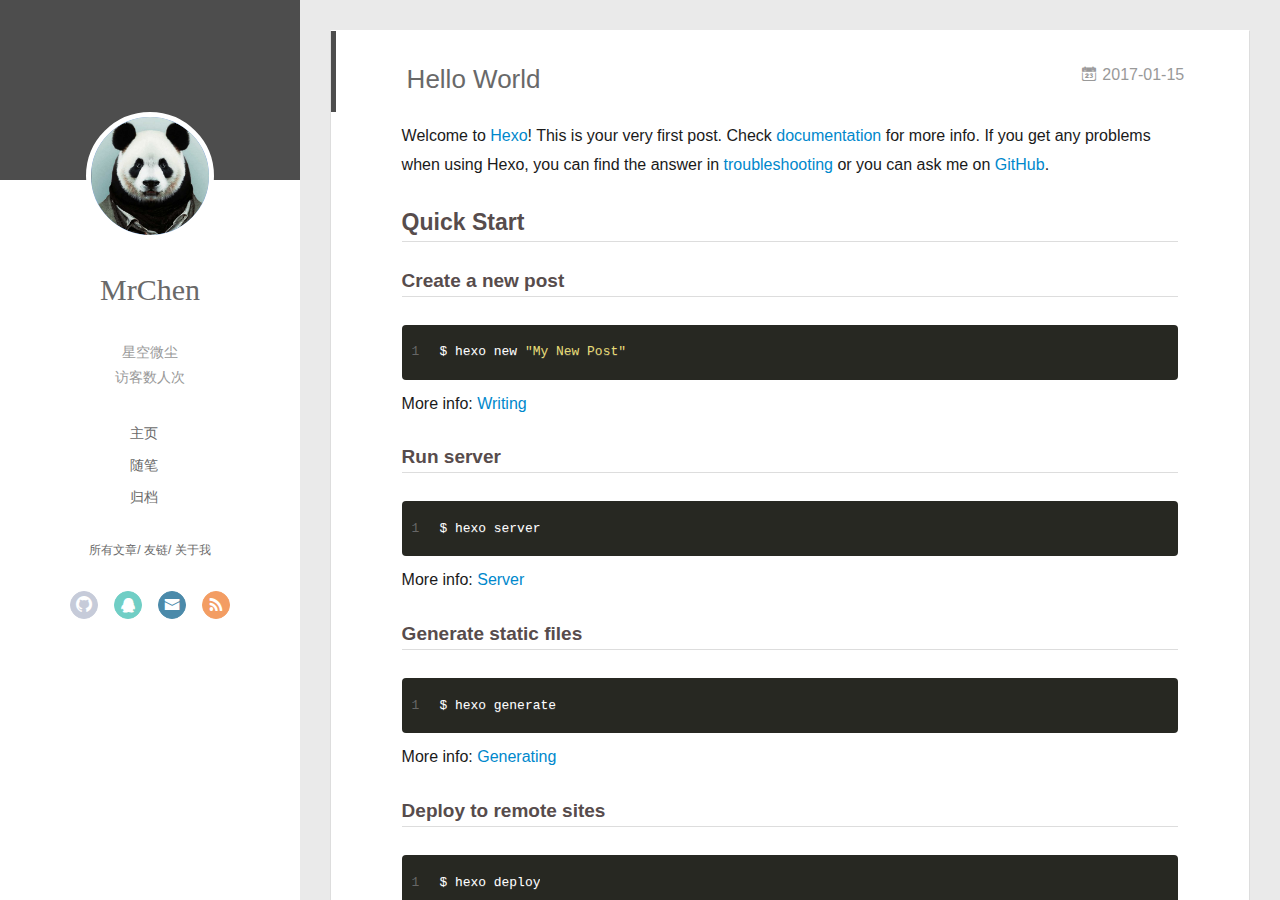
==== commit 33569f14: "Site updated: 2017-01-15 06:32:49" ====
--- a/index.html
+++ b/index.html
@@ -5,13 +5,13 @@
   
   <meta name="renderer" content="webkit">
   <meta http-equiv="X-UA-Compatible" content="IE=edge" >
-  <link rel="dns-prefetch" href="http://github.chenqun.xyz">
+  <link rel="dns-prefetch" href="//chenqun.xyz">
   <title>MrChen 的 Blog</title>
   <meta name="viewport" content="width=device-width, initial-scale=1, maximum-scale=1">
   <meta name="description" content="微微一笑很倾城">
 <meta property="og:type" content="website">
 <meta property="og:title" content="MrChen 的 Blog">
-<meta property="og:url" content="http://github.chenqun.xyz/index.html">
+<meta property="og:url" content="//chenqun.xyz/index.html">
 <meta property="og:site_name" content="MrChen 的 Blog">
 <meta property="og:description" content="微微一笑很倾城">
 <meta name="twitter:card" content="summary">
@@ -59,9 +59,11 @@
 		<nav class="header-menu">
 			<ul>
 			
-				<li><a href="/">主页</a></li>
+				<li><a href="index.html">主页</a></li>
 	        
 				<li><a href="/WorkHeart/">随笔</a></li>
+	        
+				<li><a href="/archives">归档</a></li>
 	        
 			</ul>
 		</nav>
@@ -121,6 +123,8 @@
 			
 				
 			
+				
+			
 			
 			
 			<nav class="header-nav">
@@ -138,12 +142,14 @@
 			</nav>
 
 			<nav class="header-menu js-header-menu">
-				<ul style="width: 50%">
-				
-				
-					<li style="width: 50%"><a href="/">主页</a></li>
-		        
-					<li style="width: 50%"><a href="/WorkHeart/">随笔</a></li>
+				<ul style="width: 70%">
+				
+				
+					<li style="width: 33.333333333333336%"><a href="index.html">主页</a></li>
+		        
+					<li style="width: 33.333333333333336%"><a href="/WorkHeart/">随笔</a></li>
+		        
+					<li style="width: 33.333333333333336%"><a href="/archives">归档</a></li>
 		        
 				</ul>
 			</nav>
@@ -167,12 +173,12 @@
         
   
     <h1 itemprop="name">
-      <a class="article-title" href="/2017/01/15/hello-world/">Hello World</a>
+      <a class="article-title" href="2017/01/15/hello-world/">Hello World</a>
     </h1>
   
 
         
-        <a href="/2017/01/15/hello-world/" class="archive-article-date">
+        <a href="2017/01/15/hello-world/" class="archive-article-date">
   	<time datetime="2017-01-14T16:59:48.621Z" itemprop="datePublished"><i class="icon-calendar icon"></i>2017-01-15</time>
 </a>
         
@@ -201,7 +207,7 @@
 
       
         <p class="article-more-link">
-          <a class="article-more-a" href="/2017/01/15/hello-world/">展开全文 >></a>
+          <a class="article-more-a" href="2017/01/15/hello-world/">展开全文 >></a>
         </p>
       
 
@@ -238,9 +244,9 @@
   </div>
 </footer>
 
-<script async src="//dn-lbstatics.qbox.me/busuanzi/2.3/busuanzi.pure.mini.js">
-
-<script type="text/javascript">var cnzz_protocol = (("https:" == document.location.protocol) ? " https://" : " http://");document.write(unescape("%3Cspan id='cnzz_stat_icon_1261147313'%3E%3C/span%3E%3Cscript src='" + cnzz_protocol + "s11.cnzz.com/z_stat.php%3Fid%3D1261147313%26show%3Dpic1' type='text/javascript'%3E%3C/script%3E"));</script>
+<script async src="//dn-lbstatics.qbox.me/busuanzi/2.3/busuanzi.pure.mini.js"></script>
+
+<script type="text/javascript">var cnzz_protocol = (("https:" == document.location.protocol) ? " https://" : " http://");document.write(unescape("%3Cspan id='cnzz_stat_icon_1261147313'%3E%3C/span%3E%3Cscript src='" + cnzz_protocol + "s11.cnzz.com/z_stat.php%3Fid%3D1261147313%26show%3Dpic' type='text/javascript'%3E%3C/script%3E"));</script>
     </div>
     <script>
 	var yiliaConfig = {
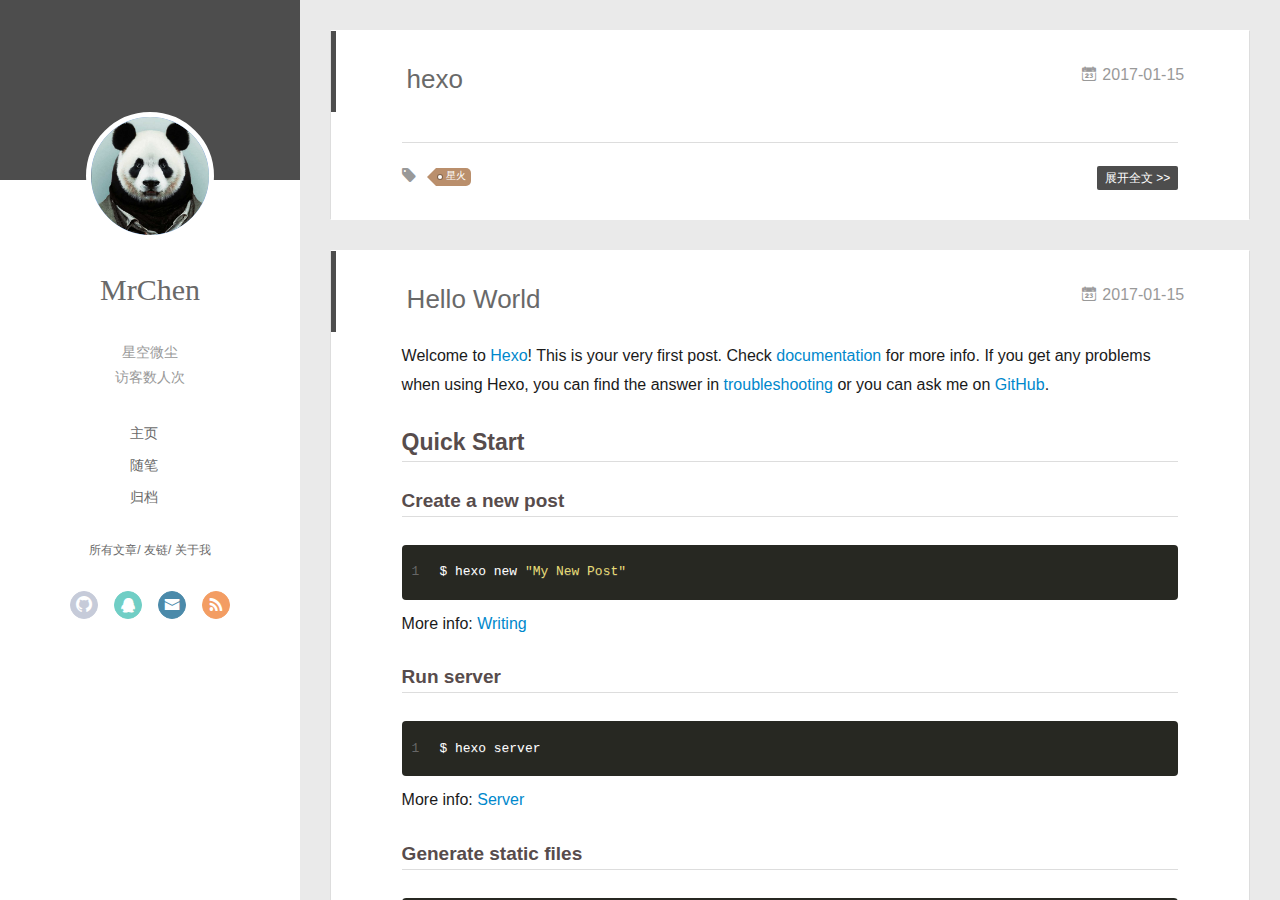
==== commit f3b470c6: "Site updated: 2017-01-15 06:50:41" ====
--- a/index.html
+++ b/index.html
@@ -166,6 +166,68 @@
           <div id="js-content" class="content-ll">
             
   
+    <article id="post-hexo" class="article article-type-post  article-index" itemscope itemprop="blogPost">
+  <div class="article-inner">
+    
+      <header class="article-header">
+        
+  
+    <h1 itemprop="name">
+      <a class="article-title" href="2017/01/15/hexo/">hexo</a>
+    </h1>
+  
+
+        
+        <a href="2017/01/15/hexo/" class="archive-article-date">
+  	<time datetime="2017-01-14T22:45:27.000Z" itemprop="datePublished"><i class="icon-calendar icon"></i>2017-01-15</time>
+</a>
+        
+      </header>
+    
+    <div class="article-entry" itemprop="articleBody">
+      
+        
+      
+
+      
+    </div>
+    <div class="article-info article-info-index">
+      
+      
+	<div class="article-tag tagcloud">
+		<i class="icon-price-tags icon"></i>
+		<ul class="article-tag-list">
+			 
+        		<li class="article-tag-list-item">
+        			<a href="javascript:void(0)" class="js-tag article-tag-list-link color3">星火</a>
+        		</li>
+      		
+		</ul>
+	</div>
+
+      
+
+      
+        <p class="article-more-link">
+          <a class="article-more-a" href="2017/01/15/hexo/">展开全文 >></a>
+        </p>
+      
+
+      
+      <div class="clearfix"></div>
+      
+    </div>
+  </div>
+</article>
+
+
+
+
+
+
+
+
+  
     <article id="post-hello-world" class="article article-type-post  article-index" itemscope itemprop="blogPost">
   <div class="article-inner">
     
@@ -213,6 +275,7 @@
 
       
       <div class="clearfix"></div>
+      
     </div>
   </div>
 </article>
@@ -316,6 +379,10 @@
             <input type="checkbox" q-on="click:toggleTag(e)" q-attr="checked:showTags">
           </label>
           <ul class="article-tag-list" q-show="showTags">
+             
+              <li class="article-tag-list-item">
+                <a href="javascript:void(0)" class="js-tag color3">星火</a>
+              </li>
             
             <div class="clearfix"></div>
           </ul>
--- a/main.04d600.css
+++ b/main.04d600.css
@@ -1 +1 @@
-.clearfix:after,.clearfix:before{content:"";display:table}.clearfix:after{clear:both}.left-col.show{box-shadow:0 0 6px 0 rgba(0,0,0,.75)}.mid-col,.mid-col.show .article,.tools-col,.tools-col .tools-section .search-tag.tagcloud .article-tag-list,.tools-col .tools-section .search-ul .search-tag span:hover,.tools-col .tools-section .search-ul .search-time span:hover,.tools-col .tools-section .search-ul .search-title:hover,.tools-col .tools-section .search-wrap .icon{-webkit-transition:all .2s ease-in;transition:all .2s ease-in;-ms-transition:all .2s ease-in}@-webkit-keyframes leftIn{0%,60%,75%,90%,to{-webkit-animation-timing-function:cubic-bezier(.215,.61,.355,1);animation-timing-function:cubic-bezier(.215,.61,.355,1)}0%{-webkit-transform:translateZ(0);transform:translateZ(0)}60%{-webkit-transform:translate3d(358px,0,0);transform:translate3d(358px,0,0)}75%{-webkit-transform:translate3d(323px,0,0);transform:translate3d(323px,0,0)}90%{-webkit-transform:translate3d(338px,0,0);transform:translate3d(338px,0,0)}to{-webkit-transform:translate3d(333px,0,0);transform:translate3d(333px,0,0)}}@keyframes leftIn{0%,60%,75%,90%,to{-webkit-animation-timing-function:cubic-bezier(.215,.61,.355,1);animation-timing-function:cubic-bezier(.215,.61,.355,1)}0%{-webkit-transform:translateZ(0);transform:translateZ(0)}60%{-webkit-transform:translate3d(358px,0,0);transform:translate3d(358px,0,0)}75%{-webkit-transform:translate3d(323px,0,0);transform:translate3d(323px,0,0)}90%{-webkit-transform:translate3d(338px,0,0);transform:translate3d(338px,0,0)}to{-webkit-transform:translate3d(333px,0,0);transform:translate3d(333px,0,0)}}.mid-col.show{-webkit-animation-duration:.8s;animation-duration:.8s;-webkit-animation-fill-mode:both;animation-fill-mode:both;-webkit-animation-name:leftIn;animation-name:leftIn}@-webkit-keyframes leftOut{0%,60%,75%,90%,to{-webkit-animation-timing-function:cubic-bezier(.215,.61,.355,1);animation-timing-function:cubic-bezier(.215,.61,.355,1)}0%{-webkit-transform:translate3d(333px,0,0);transform:translate3d(333px,0,0)}60%{-webkit-transform:translate3d(-25px,0,0);transform:translate3d(-25px,0,0)}75%{-webkit-transform:translate3d(10px,0,0);transform:translate3d(10px,0,0)}90%{-webkit-transform:translate3d(-5px,0,0);transform:translate3d(-5px,0,0)}to{-webkit-transform:translateZ(0);transform:translateZ(0)}}@keyframes leftOut{0%,60%,75%,90%,to{-webkit-animation-timing-function:cubic-bezier(.215,.61,.355,1);animation-timing-function:cubic-bezier(.215,.61,.355,1)}0%{-webkit-transform:translate3d(333px,0,0);transform:translate3d(333px,0,0)}60%{-webkit-transform:translate3d(-25px,0,0);transform:translate3d(-25px,0,0)}75%{-webkit-transform:translate3d(10px,0,0);transform:translate3d(10px,0,0)}90%{-webkit-transform:translate3d(-5px,0,0);transform:translate3d(-5px,0,0)}to{-webkit-transform:translateZ(0);transform:translateZ(0)}}.mid-col.hide{-webkit-animation-duration:.8s;animation-duration:.8s;-webkit-animation-name:leftOut;animation-name:leftOut}@-webkit-keyframes smallLeftIn{0%,60%,75%,90%,to{-webkit-animation-timing-function:cubic-bezier(.215,.61,.355,1);animation-timing-function:cubic-bezier(.215,.61,.355,1)}0%{-webkit-transform:translateZ(0);transform:translateZ(0)}60%{-webkit-transform:translate3d(325px,0,0);transform:translate3d(325px,0,0)}75%{-webkit-transform:translate3d(290px,0,0);transform:translate3d(290px,0,0)}90%{-webkit-transform:translate3d(305px,0,0);transform:translate3d(305px,0,0)}to{-webkit-transform:translate3d(300px,0,0);transform:translate3d(300px,0,0)}}@keyframes smallLeftIn{0%,60%,75%,90%,to{-webkit-animation-timing-function:cubic-bezier(.215,.61,.355,1);animation-timing-function:cubic-bezier(.215,.61,.355,1)}0%{-webkit-transform:translateZ(0);transform:translateZ(0)}60%{-webkit-transform:translate3d(325px,0,0);transform:translate3d(325px,0,0)}75%{-webkit-transform:translate3d(290px,0,0);transform:translate3d(290px,0,0)}90%{-webkit-transform:translate3d(305px,0,0);transform:translate3d(305px,0,0)}to{-webkit-transform:translate3d(300px,0,0);transform:translate3d(300px,0,0)}}.tools-col.show{-webkit-animation-duration:.8s;animation-duration:.8s;-webkit-animation-fill-mode:both;animation-fill-mode:both;-webkit-animation-name:smallLeftIn;animation-name:smallLeftIn}@-webkit-keyframes smallleftOut{0%,60%,75%,90%,to{-webkit-animation-timing-function:cubic-bezier(.215,.61,.355,1);animation-timing-function:cubic-bezier(.215,.61,.355,1)}0%{-webkit-transform:translate3d(333px,0,0);transform:translate3d(333px,0,0)}60%{-webkit-transform:translate3d(-25px,0,0);transform:translate3d(-25px,0,0)}75%{-webkit-transform:translate3d(10px,0,0);transform:translate3d(10px,0,0)}90%{-webkit-transform:translate3d(-5px,0,0);transform:translate3d(-5px,0,0)}to{-webkit-transform:translateZ(0);transform:translateZ(0)}}@keyframes smallleftOut{0%,60%,75%,90%,to{-webkit-animation-timing-function:cubic-bezier(.215,.61,.355,1);animation-timing-function:cubic-bezier(.215,.61,.355,1)}0%{-webkit-transform:translate3d(333px,0,0);transform:translate3d(333px,0,0)}60%{-webkit-transform:translate3d(-25px,0,0);transform:translate3d(-25px,0,0)}75%{-webkit-transform:translate3d(10px,0,0);transform:translate3d(10px,0,0)}90%{-webkit-transform:translate3d(-5px,0,0);transform:translate3d(-5px,0,0)}to{-webkit-transform:translateZ(0);transform:translateZ(0)}}.tools-col.hide{-webkit-animation-duration:.8s;animation-duration:.8s;-webkit-animation-fill-mode:both;animation-fill-mode:both;-webkit-animation-name:smallleftOut;animation-name:smallleftOut}html{-ms-text-size-adjust:100%;-webkit-text-size-adjust:100%;-webkit-tap-highlight-color:transparent;height:100%}body{margin:0;font-size:14px;font-family:Helvetica Neue,Helvetica,STHeiTi,Arial,sans-serif;line-height:1.5;color:#333;background-color:#fff;min-height:100%}article,aside,details,figcaption,figure,footer,header,hgroup,main,menu,nav,section,summary{display:block}audio,canvas,progress,video{display:inline-block}audio:not([controls]){display:none;height:0}progress{vertical-align:baseline}[hidden],template{display:none}a{background:transparent;text-decoration:none;color:#08c}a:active{outline:0}abbr[title]{border-bottom:1px dotted}b,strong{font-weight:700}dfn{font-style:italic}mark{background:#ff0;color:#000}small{font-size:80%}sub,sup{font-size:75%;line-height:0;position:relative;vertical-align:baseline}sup{top:-.5em}sub{bottom:-.25em}img{border:0;vertical-align:middle;max-width:100%}svg:not(:root){overflow:hidden}pre{overflow:auto;white-space:pre;white-space:pre-wrap;word-wrap:break-word}code,kbd,pre,samp{font-family:monospace,monospace;font-size:1em}button,input,optgroup,select,textarea{color:inherit;font:inherit;margin:0;vertical-align:middle}button,input,select{overflow:visible}button,select{text-transform:none}button,html input[type=button],input[type=reset],input[type=submit]{-webkit-appearance:button;cursor:pointer}[disabled]{cursor:default}button::-moz-focus-inner,input::-moz-focus-inner{border:0;padding:0}input{line-height:normal}input[type=checkbox],input[type=radio]{box-sizing:border-box;padding:0}input[type=number]::-webkit-inner-spin-button,input[type=number]::-webkit-outer-spin-button{height:auto}input[type=search]{-webkit-appearance:textfield;box-sizing:border-box}input[type=search]::-webkit-search-cancel-button,input[type=search]::-webkit-search-decoration{-webkit-appearance:none}fieldset{border:1px solid silver;margin:0 2px;padding:.35em .625em .75em}legend{border:0;padding:0}textarea{overflow:auto;resize:vertical;vertical-align:top}optgroup{font-weight:700}button,input,select,textarea{outline:0}input,textarea{-webkit-user-modify:read-write-plaintext-only}input::-ms-clear,input::-ms-reveal{display:none}input::-moz-placeholder,textarea::-moz-placeholder{color:#999}input:-ms-input-placeholder,textarea:-ms-input-placeholder{color:#999}input::-webkit-input-placeholder,textarea::-webkit-input-placeholder{color:#999}.placeholder{color:#999}table{border-collapse:collapse;border-spacing:0}td,th{padding:0}blockquote,figure,form,h1,h2,h3,h4,h5,h6,p{margin:0}dd,dl,li,ol,ul{margin:0;padding:0}ol,ul{list-style:none outside none}h1,h2,h3{line-height:2;font-weight:400}h1{font-size:18px}h2{font-size:16px}h3{font-size:14px}i{font-style:normal}*{box-sizing:border-box}@font-face{font-family:iconfont;src:url(./fonts/iconfont.59e68b.eot);src:url(./fonts/iconfont.59e68b.eot#iefix) format("embedded-opentype"),url(./fonts/iconfont.ca3627.woff) format("woff"),url(./fonts/iconfont.b7ae25.ttf) format("truetype"),url(./fonts/iconfont.dba24b.svg#iconfont) format("svg")}[class*=" icon-"],[class^=icon-]{font-family:iconfont!important;speak:none;font-size:16px;font-style:normal;font-weight:400;font-variant:normal;text-transform:none;line-height:1;-webkit-font-smoothing:antialiased;-moz-osx-font-smoothing:grayscale}.icon-twitter:before{content:"\E600"}.icon-facebook:before{content:"\E601"}.icon-clock:before{content:"\E602"}.icon-mail:before{content:"\E609"}.icon-link:before{content:"\E6AB"}.icon-search:before{content:"\E65B"}.icon-smile:before{content:"\E64A"}.icon-roundrightfill:before{content:"\E65A"}.icon-list:before{content:"\E682"}.icon-book:before{content:"\E6FE"}.icon-home:before{content:"\E6BB"}.icon-share:before{content:"\E618"}.icon-back:before{content:"\E625"}.icon-qq:before{content:"\E62D"}.icon-weibo:before{content:"\E619"}.icon-sort:before{content:"\E700"}.icon-jianshu:before{content:"\E613"}.icon-circle-left:before{content:"\E71F"}.icon-circle-right:before{content:"\E720"}.icon-loading:before{content:"\E614"}.icon-close:before{content:"\E60C"}.icon-tumblr:before{content:"\E6B0"}.icon-calendar:before{content:"\E667"}.icon-rss:before{content:"\E877"}.icon-price-tags:before{content:"\E6F9"}.icon-quo-left:before{content:"\E7F5"}.icon-quo-right:before{content:"\E7F6"}.icon-back1:before{content:"\E64E"}.icon-github:before{content:"\E735"}.icon-film:before{content:"\E7B7"}.icon-weixin:before{content:"\E61F"}.icon-qzone:before{content:"\E680"}.icon-douban:before{content:"\E64C"}.icon-roundleftfill:before{content:"\E799"}.icon-tuding:before{content:"\E651"}.icon-zhihu:before{content:"\E61B"}.icon-linkedin:before{content:"\E6D4"}.icon-google:before{content:"\E635"}body,button,input,select,textarea{color:#1a1a1a;font-family:lucida grande,lucida sans unicode,lucida,helvetica,Hiragino Sans GB,Microsoft YaHei,WenQuanYi Micro Hei,sans-serif;font-size:16px;font-size:1rem;line-height:1.75}body{overflow-y:hidden;background:#eaeaea}#container,body,html{height:100%;overflow-x:hidden;overflow-y:auto}#mobile-nav{display:none}#container{position:relative;min-height:100%}#container .anm-canvas{display:none}#container.show .anm-canvas{display:block;position:fixed}.body-wrap{margin-bottom:80px}.mid-col{position:absolute;right:0;min-height:100%;background:#eaeaea;left:300px;width:auto}.mid-col.show{background:none;opacity:.9}.mid-col.show .article{background:hsla(0,0%,100%,.3)}.left-col{background:#fff;width:300px;position:fixed;opacity:1;-webkit-transition:all .2s ease-in;transition:all .2s ease-in;height:100%;z-index:999}.left-col .overlay{width:100%;height:180px;position:absolute}.left-col .intrude-less{width:76%;text-align:center;margin:112px auto 0}.left-col #header{width:100%;height:300px;position:relative;border-bottom:1px solid color-border}.left-col #header a{color:#696969}.left-col #header a:hover{color:#b0a0aa}.left-col #header .header-subtitle{text-align:center;color:#999;font-size:14px;line-height:25px;overflow:hidden;text-overflow:ellipsis;display:-webkit-box;-webkit-line-clamp:2;-webkit-box-orient:vertical}.left-col #header .header-menu{font-weight:300;line-height:31px;cursor:pointer;text-transform:uppercase;float:none;min-height:150px;margin-left:-12px;text-align:center;display:-webkit-box;-webkit-box-orient:horizontal;-webkit-box-pack:center;-webkit-box-align:center}.left-col #header .header-menu li{cursor:default}.left-col #header .header-menu li a{font-size:14px;min-width:300px}.left-col #header .header-smart-menu{font-size:12px;margin-bottom:20px}.left-col #header .header-smart-menu a:after{content:'/'}.left-col #header .header-smart-menu a:last-child:after{content:''}.left-col #header .profilepic{display:block;border:5px solid #fff;border-radius:300px;width:128px;height:128px;margin:0 auto;position:relative;overflow:hidden;background:#88acdb;-webkit-transition:all .2s ease-in;display:-webkit-box;-webkit-box-orient:horizontal;-webkit-box-pack:center;-webkit-box-align:center;text-align:center}.left-col #header .profilepic img{border-radius:300px;opacity:1;-webkit-transition:all .2s ease-in}.left-col #header .profilepic img.show{width:100%;height:100%;opacity:1}.left-col #header .header-author{text-align:center;margin:.67em 0;font-family:Roboto,serif;font-size:30px;-webkit-transition:.3s;transition:.3s}::-webkit-scrollbar{width:10px;height:10px}::-webkit-scrollbar-button{width:0;height:0}::-webkit-scrollbar-button:end:decrement,::-webkit-scrollbar-button:start:increment{display:none}::-webkit-scrollbar-corner{display:block}::-webkit-scrollbar-thumb{border-radius:8px;background-color:rgba(0,0,0,.2)}::-webkit-scrollbar-thumb:hover{border-radius:8px;background-color:rgba(0,0,0,.5)}::-webkit-scrollbar-thumb,::-webkit-scrollbar-track{border-right:1px solid transparent;border-left:1px solid transparent}::-webkit-scrollbar-track:hover{background-color:rgba(0,0,0,.15)}::-webkit-scrollbar-button:start{width:10px;height:10px;background:url(./img/scrollbar_arrow.png) no-repeat 0 0}::-webkit-scrollbar-button:start:hover{background:url(./img/scrollbar_arrow.png) no-repeat -15px 0}::-webkit-scrollbar-button:start:active{background:url(./img/scrollbar_arrow.png) no-repeat -30px 0}::-webkit-scrollbar-button:end{width:10px;height:10px;background:url(./img/scrollbar_arrow.png) no-repeat 0 -18px}::-webkit-scrollbar-button:end:hover{background:url(./img/scrollbar_arrow.png) no-repeat -15px -18px}::-webkit-scrollbar-button:end:active{background:url(./img/scrollbar_arrow.png) no-repeat -30px -18px}.article-entry .highlight,.article-entry pre{background:#272822;margin:10px 0;padding:10px;overflow:auto;color:#fff;font-size:.9em;line-height:22.400000000000002px}.article-entry .gist .gist-file .gist-data .line-numbers,.article-entry .highlight .gutter pre,.article-entry .highlight .gutter pre .line{color:#666}.article-entry code,.article-entry pre{font-family:Source Code Pro,Consolas,Monaco,Menlo,monospace}.article-entry code{background:#eee;padding:0 .3em;border:none}.article-entry pre code{background:none;text-shadow:none;padding:0;color:#fff}.article-entry .highlight{border-radius:4px}.article-entry .highlight pre{border:none;margin:0;padding:0}.article-entry .highlight table{margin:0;width:auto}.article-entry .highlight td{border:none;padding:0}.article-entry .highlight figcaption{color:highlight-comment;line-height:1em;margin-bottom:1em}.article-entry .highlight figcaption:after,.article-entry .highlight figcaption:before{content:"";display:table}.article-entry .highlight figcaption:after{clear:both}.article-entry .highlight figcaption a{float:right}.article-entry .highlight .gutter pre{text-align:right;padding-right:20px}.article-entry .highlight .gutter pre .line{text-shadow:none}.article-entry .highlight .line{color:#fff;min-height:19px}.article-entry .gist{margin:0 -20px;border-style:solid;border-color:#ddd;border-width:1px 0;background:#272822;padding:15px 20px 15px 0}.article-entry .gist .gist-file{border:none;font-family:Source Code Pro,Consolas,Monaco,Menlo,monospace;margin:0}.article-entry .gist .gist-file .gist-data{background:none;border:none}.article-entry .gist .gist-file .gist-data .line-numbers{background:none;border:none;padding:0 20px 0 0}.article-entry .gist .gist-file .gist-data .line-data{padding:0!important}.article-entry .gist .gist-file .highlight{margin:0;padding:0;border:none}.article-entry .gist .gist-file .gist-meta{background:#272822;color:highlight-comment;font:.85em Helvetica Neue,Helvetica,Arial,sans-serif;text-shadow:0 0;padding:0;margin-top:1em;margin-left:20px}.article-entry .gist .gist-file .gist-meta a{color:#258fb8;font-weight:400}.article-entry .gist .gist-file .gist-meta a:hover{text-decoration:underline}pre .comment{color:#75715e}pre .class .params,pre .function .keyword,pre .keyword{color:#66d9ef}pre .css .value,pre .doctype,pre .function,pre .params,pre .tag{color:#fff}pre .at_rule,pre .at_rule .keyword,pre .css~* .tag,pre .preprocessor,pre .preprocessor .keyword,pre .title{color:#f92672}pre .attribute,pre .built_in,pre .class,pre .css~* .class,pre .function .title{color:#a6e22e}pre .string,pre .value{color:#e6db74}pre .number{color:#7163d7}pre .css~* .id,pre .id{color:#fd971f}#header .tagcloud a{color:#fff}.tagcloud a{display:inline-block;text-decoration:none;font-weight:400;font-size:10px;color:#fff;height:18px;line-height:18px;float:left;padding:0 5px 0 10px;position:relative;border-radius:0 5px 5px 0;margin:5px 9px 5px 8px;font-family:Menlo,Monaco,Andale Mono,lucida console,Courier New,monospace}.tagcloud a:hover{opacity:.8}.tagcloud a:before{content:" ";width:0;height:0;position:absolute;top:0;left:-18px;border:9px solid transparent}.tagcloud a:after{content:" ";width:4px;height:4px;background-color:#fff;border-radius:4px;box-shadow:0 0 0 1px rgba(0,0,0,.3);position:absolute;top:7px;left:2px}.tagcloud a.color1{background:#ff945c}.tagcloud a.color1:before{border-right-color:#ff945c}.tagcloud a.color2{background:#cc8167}.tagcloud a.color2:before{border-right-color:#cc8167}.tagcloud a.color3{background:#ba8f6c}.tagcloud a.color3:before{border-right-color:#ba8f6c}.tagcloud a.color4{background:#94635c}.tagcloud a.color4:before{border-right-color:#94635c}.tagcloud a.color5{background:#7b5d5f}.tagcloud a.color5:before{border-right-color:#7b5d5f}.article-tag-list .article-tag-list-item{float:left}.article-pop-out .icon-tuding{color:#999;float:left;margin-right:10px;margin-top:6px}.article-category,.article-category .article-tag-list,.article-tag,.article-tag .article-tag-list{float:left}.article-category .icon,.article-tag .icon{color:#999;float:left;margin-right:10px;margin-top:6px}.article-pop-out{float:left}.archive-article-date{color:#999;margin-right:7.6923%;float:right}.archive-article-date .icon{margin:5px 5px 5px 0}.glass{background-color:rgba(54,70,93,.9);z-index:998;-webkit-transition:opacity .15s;transition:opacity .15s;width:100%;height:100%;display:none}.glass,.tagcloud-ctn{left:0;opacity:1;bottom:0;position:fixed;right:0;top:0}.tagcloud-ctn{z-index:90120;background-size:100% 100%}.tagcloud-ctn .tagcloud-global{position:fixed;top:50%;left:50%;margin-top:-115px;margin-left:-315px;width:630px}.tagcloud-ctn .tagcloud-global a{width:80px;height:80px;border-radius:50%;background:#f2992e;color:#fff;display:block;float:left;line-height:80px;text-align:center}.tagcloud-ctn .tagcloud-global .tab-post-types .tab-post-type:nth-child(1) .post-type-icon{background:#f2992e}.tagcloud-ctn .tagcloud-global .tab-post-types .tab-post-type:nth-child(2) .post-type-icon{background:#56bc8a}.tagcloud-ctn .tagcloud-global .tab-post-types .tab-post-type:nth-child(3) .post-type-icon{background:#4aa8d8}.tagcloud-ctn .tagcloud-global .tab-post-types .tab-post-type:nth-child(4) .post-type-icon{background:#a77dc2}.tagcloud-ctn .tagcloud-global .tab-post-types .tab-post-type:nth-child(5) .post-type-icon{background:#dd765d}#header .header-nav{width:100%;position:absolute;-webkit-transition:-webkit-transform .3s ease-in;transition:-webkit-transform .3s ease-in;transition:transform .3s ease-in;transition:transform .3s ease-in,-webkit-transform .3s ease-in}#header .header-nav .social{margin-top:10px;text-align:center;display:-webkit-box;display:-ms-flexbox;display:flex;-ms-flex-wrap:wrap;flex-wrap:wrap;-webkit-box-pack:center;-ms-flex-pack:center;justify-content:center}#header .header-nav .social a{border-radius:50%;display:-moz-inline-stack;display:inline-block;vertical-align:middle;*vertical-align:auto;zoom:1;*display:inline;margin:0 8px 15px;-webkit-transition:.3s;transition:.3s;text-align:center;color:#fff;opacity:.7;width:28px;height:28px;line-height:26px}#header .header-nav .social a:hover{opacity:1}#header .header-nav .social a.weibo{background:#aaf;border:1px solid #aaf}#header .header-nav .social a.weibo:hover{border:1px solid #aaf}#header .header-nav .social a.rss{background:#ef7522;border:1px solid #ef7522}#header .header-nav .social a.rss:hover{border:1px solid #cf5d0f}#header .header-nav .social a.github{background:#afb6ca;border:1px solid #afb6ca}#header .header-nav .social a.github:hover{border:1px solid #909ab6}#header .header-nav .social a.facebook{background:#3b5998;border:1px solid #3b5998}#header .header-nav .social a.facebook:hover{border:1px solid #2d4373}#header .header-nav .social a.google{background:#c83d20;border:1px solid #c83d20}#header .header-nav .social a.google:hover{border:1px solid #9c3019}#header .header-nav .social a.twitter{background:#55cff8;border:1px solid #55cff8}#header .header-nav .social a.twitter:hover{border:1px solid #24c1f6}#header .header-nav .social a.linkedin{background:#005a87;border:1px solid #005a87}#header .header-nav .social a.linkedin:hover{border:1px solid #006b98}#header .header-nav .social a.zhihu{background:#0078d8;border:1px solid #0078d8}#header .header-nav .social a.zhihu:hover{border:1px solid #0078d8}#header .header-nav .social a.douban{background:#06c611;border:1px solid #06c611}#header .header-nav .social a.douban:hover{border:1px solid #06c611}#header .header-nav .social a.mail{background:#005a87;border:1px solid #005a87}#header .header-nav .social a.mail:hover{border:1px solid #006b98}#header .header-nav .social a.jianshu{background:#ff5722;border:1px solid #ff5722}#header .header-nav .social a.jianshu:hover{border:1px solid #ff5722}#header .header-nav .social a.weixin{background:#4caf50;border:1px solid #4caf50}#header .header-nav .social a.weixin:hover{border:1px solid #4caf50}#header .header-nav .social a.qq{background:#34baad;border:1px solid #34baad}#header .header-nav .social a.qq:hover{border:1px solid #34baad}#page-nav{text-align:center;margin-top:30px}#page-nav .page-number{width:20px;height:25px;background:#4d4d4d;display:inline-block;color:#fff;line-height:25px;font-size:12px;margin:0 5px 30px;border-radius:2px}#page-nav .page-number:hover{background:#5e5e5e}#page-nav .current{background:#88acdb;cursor:default}#page-nav .current:hover{background:#88acdb}#page-nav .extend{color:#4d4d4d;margin:0 27px;opacity:1}#page-nav .extend:hover{color:#5e5e5e}#page-nav:hover .extend{opacity:1}.archives-wrap{position:relative;margin:0 30px;padding-right:60px;border-bottom:1px solid #eee;background:#fff}.archives-wrap:first-child{margin-top:30px}.archives-wrap:last-child{margin-bottom:80px}.archives-wrap .archive-year-wrap{line-height:35px;width:200px;position:absolute;padding-top:15px;font-size:1.8em}.archives-wrap .archive-year-wrap a{color:#666;font-weight:700;padding-left:48px}.archives{position:relative}.archives .article-info{border:none}.archives .archive-article{margin-left:200px;padding:20px 0;border-bottom:1px solid #eee;border-top:1px solid #fff;position:relative}.archives .archive-article:first-child{border-top:none}.archives .archive-article:last-child{border-bottom:none}.archives .archive-article-title{font-size:16px;color:#333;-webkit-transition:color .3s;transition:color .3s}.archives .archive-article-title:hover{color:#657b83}.archives .archive-article-title span{display:block;color:#a8a8a8;font-size:12px;line-height:14px;height:7px;padding-left:2px}.archives .archive-article-title span:before{display:inline-block;content:"\201C";font-family:serif;font-size:30px;float:left;margin:4px 4px 0 -12px;color:#c8c8c8}.archive-article-inner .icon-clock{margin-right:5px}.archive-article-inner .archive-article-header{position:relative;min-height:36px}.archive-article-inner .article-meta{position:relative;float:right;margin-top:-10px;color:#555;background:none;text-align:right;width:auto}.archive-article-inner .article-meta .article-date time{color:#aaa}.archive-article-inner .article-meta .archive-article-date,.archive-article-inner .article-meta .article-tag-list{margin-right:30px;display:-moz-inline-stack;display:inline-block;vertical-align:middle;zoom:1;color:#666;font-size:14px}.archive-article-inner .article-meta .archive-article-date{cursor:default;font-size:12px;margin-bottom:5px;margin-top:-10px;margin-right:0}.archive-article-inner .article-meta .article-category:before{float:left;margin-top:1px;left:15px}.archive-article-inner .article-meta .article-category .article-category-link{width:auto;max-width:83px;padding-left:10px}.archive-article-inner .article-meta .article-tag-list{margin-top:0}.archive-article-inner .article-meta .article-tag-list:before{left:15px}.archive-article-inner .article-meta .article-tag-list .article-tag-list-item{display:inline-block;width:auto;max-width:83px;padding-left:8px;font-size:12px}.tools-col{width:360px;height:100%;position:fixed;left:0;top:0;z-index:998;padding:0;opacity:0;-webkit-overflow-scrolling:touch;overflow-scrolling:touch}.tools-col.show{opacity:1}.tools-col .tools-nav{display:none}.tools-col .tools-section,.tools-col .tools-wrap{height:100%;color:#e5e5e5;width:360px;overflow:hidden;overflow-y:auto}.tools-col .tools-section ::-webkit-scrollbar,.tools-col .tools-wrap ::-webkit-scrollbar{display:none}.tools-col .tools-section .search-wrap{width:310px;margin:20px 20px 10px;position:relative}.tools-col .tools-section .search-wrap .search-ipt{width:310px;color:#fff;background:none;border:none;border-bottom:2px solid #fff;font-family:Roboto,serif}.tools-col .tools-section .search-wrap .icon{position:absolute;right:0;top:7px;color:#fff;cursor:pointer}.tools-col .tools-section .search-wrap .icon:hover{-webkit-transform:scale(1.2);transform:scale(1.2)}.tools-col .tools-section .search-wrap ::-webkit-input-placeholder{color:#ededed}.tools-col .tools-section .search-tag.tagcloud{text-align:center;position:relative}.tools-col .tools-section .search-tag.tagcloud .search-tag-wording{font-size:12px;float:right;margin:4px 75px 0 0}.tools-col .tools-section .search-tag.tagcloud .search-switch{width:40px;height:25px;display:block}.tools-col .tools-section .search-tag.tagcloud .search-switch input{width:40px;height:14px;position:absolute;top:0;right:30px;z-index:2;border:0;background:0 0;-webkit-appearance:none;outline:0}.tools-col .tools-section .search-tag.tagcloud .search-switch input:before{content:'';width:40px;height:14px;border:1px solid #bdcabc;background-color:#fdfdfd;border-radius:20px;cursor:pointer;display:inline-block;position:relative;vertical-align:middle;box-sizing:content-box;box-shadow:inset 0 0 0 0 #dfdfdf;-webkit-transition:border .4s,box-shadow .4s;transition:border .4s,box-shadow .4s;background-clip:content-box}.tools-col .tools-section .search-tag.tagcloud .search-switch input:checked:before{border-color:#64bd63;box-shadow:inset 0 0 0 .16rem #64bd63;background-color:#64bd63;-webkit-transition:border .4s,box-shadow .4s,background-color 1.2s;transition:border .4s,box-shadow .4s,background-color 1.2s}.tools-col .tools-section .search-tag.tagcloud .search-switch input:checked:after{left:27px;background:#fff}.tools-col .tools-section .search-tag.tagcloud .search-switch input:after{content:'';width:14px;height:14px;position:absolute;top:16px;left:2px;-webkit-transform:translateY(-50%);border-radius:100%;background-color:#91c0f1;box-shadow:0 1px 1px rgba(0,0,0,.4);-webkit-transition:left .2s;transition:left .2s;cursor:pointer}.tools-col .tools-section .search-tag.tagcloud .article-tag-list{display:none;margin:15px 10px 0;padding:10px;background:hsla(0,0%,100%,.2)}.tools-col .tools-section .search-tag.tagcloud .article-tag-list.show{display:block}.tools-col .tools-section .search-tag.tagcloud .a{float:none}.tools-col .tools-section .search-ul{margin-top:10px;color:rgba(77,77,77,.75);-webkit-overflow-scrolling:touch;overflow-scrolling:touch;overflow-y:auto}.tools-col .tools-section .search-ul .search-li{padding:10px 20px;border-bottom:1px dotted #dcdcdc}.tools-col .tools-section .search-ul .search-li:hover{background:hsla(0,0%,100%,.2)}.tools-col .tools-section .search-ul .search-title{overflow:hidden;white-space:nowrap;text-overflow:ellipsis;display:block;color:#fffff8;text-shadow:1px 1px rgba(77,77,77,.25)}.tools-col .tools-section .search-ul .search-title .icon{margin-right:10px;color:#fffdd8}.tools-col .tools-section .search-ul .search-title:hover{color:#fff}.tools-col .tools-section .search-ul .search-tag,.tools-col .tools-section .search-ul .search-time{font-size:12px;color:#fffdd8;margin-right:10px}.tools-col .tools-section .search-ul .search-tag .icon,.tools-col .tools-section .search-ul .search-time .icon{margin-right:0}.tools-col .tools-section .search-ul .search-tag span,.tools-col .tools-section .search-ul .search-time span{cursor:pointer}.tools-col .tools-section .search-ul .search-tag span:hover,.tools-col .tools-section .search-ul .search-time span:hover{color:#fff}.tools-col .tools-section .search-ul .search-time{float:left}.tools-col .tools-section .search-ul .search-tag span{margin-right:5px}.tools-col .tools-section-friends{padding-top:30px}.tools-col .aboutme-wrap{display:-webkit-box;display:-ms-flexbox;display:flex;-webkit-box-align:center;-ms-flex-align:center;align-items:center;-webkit-box-pack:center;-ms-flex-pack:center;justify-content:center;width:100%;height:100%;color:#fffdd8;text-shadow:1px 1px rgba(77,77,77,.45)}.body-wrap>article{position:relative}@-webkit-keyframes cd-bounce-1{0%{opacity:0;-webkit-transform:scale(1)}60%{opacity:1;-webkit-transform:scale(1.01)}to{-webkit-transform:scale(1)}}@keyframes cd-bounce-1{0%{opacity:0;-webkit-transform:scale(1);transform:scale(1)}60%{opacity:1;-webkit-transform:scale(1.01);transform:scale(1.01)}to{-webkit-transform:scale(1);transform:scale(1)}}.article{margin:30px;position:relative;border:1px solid #ddd;border-top:1px solid #fff;border-bottom:1px solid #fff;background:#fff;-webkit-transition:all .2s ease-in;transition:all .2s ease-in}.article img{max-width:100%}.article-inner h1.article-title,.article-title{color:#696969;margin-left:0;font-weight:300;line-height:35px;margin-bottom:20px;font-size:26px;-webkit-transition:color .3s;transition:color .3s}.article-header{border-left:5px solid #4d4d4d;padding:30px 0 15px 25px;padding-left:7.6923%}.article-meta{width:150px;font-size:14;text-align:right;position:absolute;right:0;top:23px;text-align:center;z-index:1}.article-meta time{color:#aaa}.article-meta time .icon-clock{margin-right:8px;font-size:16px}.article-more-link{margin-top:0;text-align:left;float:right}.article-more-link a{background:#4d4d4d;color:#fff;font-size:12px;padding:5px 8px;line-height:16px;border-radius:2px;-webkit-transition:background .3s;transition:background .3s}.article-more-link a:hover{background:#3c3c3c}.article-more-link a.hidden{visibility:hidden}.article-info.info-on-right{margin:10px 0 0;float:right}.article-info-index.article-info{padding-top:20px;margin:30px 7.6923% 0;min-height:72px;border-top:1px solid #ddd}.article-info-post.article-info{padding:0;border:none;margin:-30px 0 20px 7.6923%}.article-inner p{margin:0 0 1.75em}.article-inner{border-color:#d1d1d1}.article-inner h1{font-size:28px;font-size:1.75rem;line-height:1.25;margin-top:2em;margin-bottom:1em}.article-inner h2{font-size:23px;font-size:1.4375rem;line-height:1.2173913043;margin-top:2.4347826087em;margin-bottom:1.2173913043em}.article-inner h3{font-size:19px;font-size:1.1875rem;line-height:1.1052631579;margin-top:2.9473684211em;margin-bottom:1.4736842105em}.article-inner h4,.article-inner h5,.article-inner h6{font-size:16px;font-size:1rem;line-height:1.3125;margin-top:3.5em;margin-bottom:1.75em}.article-inner h4{letter-spacing:.140625em;text-transform:uppercase}.article-inner h6{font-style:italic}.article-inner h1,.article-inner h2,.article-inner h3,.article-inner h4,.article-inner h5,.article-inner h6{font-weight:900}.article-inner h1:first-child,.article-inner h2:first-child,.article-inner h3:first-child,.article-inner h4:first-child,.article-inner h5:first-child,.article-inner h6:first-child{margin-top:0}.article-inner h1:first-child{margin-bottom:10px;display:inline}.article-entry{line-height:1.8em;padding-right:7.6923%;padding-left:7.6923%}.article-entry p{margin-top:10px}.article-entry li code,.article-entry p code{padding:1px 3px;margin:0 3px;background:#ddd;border:1px solid #ccc;font-family:Menlo,Monaco,Andale Mono,lucida console,Courier New,monospace;word-wrap:break-word;font-size:14px}.article-entry blockquote{background:#ddd;border-left:5px solid #ccc;padding:15px 20px;margin-top:10px;border-left:5px solid #657b83;background:#f6f6f6}.article-entry blockquote p{margin-top:0;margin-bottom:0}.article-entry em{font-style:italic}.article-entry ol li:before,.article-entry ul li:before{content:"";width:6px;height:6px;border:1px solid #999;border-radius:10px;background:#aaa;display:inline-block;margin-right:10px;float:left;margin-top:12px}.article-entry ol,.article-entry ul{font-size:14px;margin:10px 0}.article-entry li ol,.article-entry li ul{margin-left:30px}.article-entry li ol li:before,.article-entry li ul li:before{content:"";background:#dedede}.article-entry h1{margin-top:30px}.article-entry h2,.article-entry h3,.article-entry h4,.article-entry h5,.article-entry h6{margin-top:20px;font-weight:700;color:#574c4c;padding-bottom:5px;border-bottom:1px solid #ddd}.article-entry video{max-width:100%}.article-entry strong{font-weight:700}.article-entry .caption{display:block;font-size:.8em;color:#aaa}.article-entry hr{height:0;margin-top:20px;margin-bottom:20px;border-left:0;border-right:0;border-top:1px solid #ddd;border-bottom:1px solid #fff}.article-entry pre{line-height:1.5;margin-top:10px;padding:5px 15px;overflow-x:auto;color:#657b83;border:1px solid #ccc;text-shadow:0 1px #444;font-family:Menlo,Monaco,Andale Mono,lucida console,Courier New,monospace}.article-entry pre code{font-size:14px}.article-entry table{width:100%;border:1px solid #dedede;margin:15px 0;border-collapse:collapse}.article-entry table td,.article-entry table tr{height:35px}.article-entry table thead tr{background:#f8f8f8}.article-entry table tbody tr:hover{background:#efefef}.article-entry table td,.article-entry table th{border:1px solid #dedede;padding:0 10px}.article-entry figure table{border:none;width:auto;margin:0}.article-entry figure table tbody tr:hover{background:none}#article-nav{margin:0 0 30px;padding:0 32px 10px}#article-nav .article-nav-link-wrap{font-size:14px}#article-nav .article-nav-link-wrap .article-nav-title{display:inline-block;font-size:16px;-webkit-transition:color .3s;transition:color .3s}#article-nav .article-nav-link-wrap:hover .article-nav-title,#article-nav .article-nav-link-wrap:hover i{color:#4d4d4d}#article-nav #article-nav-older{float:right}.duoshuo{padding:0 40px}.duoshuo,.share-wrap{min-height:20px}.share-btn{float:right;position:relative}.share-icons{display:-webkit-box;display:-ms-flexbox;display:flex;-webkit-box-pack:center;-ms-flex-pack:center;justify-content:center;-webkit-box-align:center;-ms-flex-align:center;align-items:center;-ms-flex-wrap:wrap;flex-wrap:wrap}.share-icons a{border:1px solid #fff;border-radius:50%;display:-moz-inline-stack;display:inline-block;vertical-align:middle;zoom:1;margin:10px;-webkit-transition:.3s;transition:.3s;text-align:center;color:#fff;opacity:.7;width:28px;height:28px;line-height:26px;text-shadow:1px 1px 1px #509eb7}.share-icons a:active{color:#fff}.share-icons a:hover{-webkit-transform:scale(1.2);transform:scale(1.2)}.share-icons a.share-outer{border:none;color:#fff;background:#4d4d4d;text-shadow:none}.page-modal{position:fixed;top:24%;left:50%;z-index:1001;padding:20px;text-align:center;color:#727272;background:#fff;border-radius:4px;box-shadow:0 2px 5px 0 rgba(0,0,0,.16),0 2px 10px 0 rgba(0,0,0,.12);opacity:0;-webkit-transform:translate(-50%,-200%);transform:translate(-50%,-200%)}.page-modal p{margin-bottom:10px}.page-modal.ready{visibility:hidden;display:block;-webkit-transform:translate(-50%,-100%);transform:translate(-50%,-100%);-webkit-transition:.3s;transition:.3s}.page-modal.in{visibility:visible;opacity:1;-webkit-transform:translate(-50%);transform:translate(-50%)}.page-modal .close{position:absolute;right:15px;top:15px;color:rgba(0,0,0,.2);font-size:16px;line-height:20px}.page-modal .close:active,.page-modal .close:hover{color:rgba(0,0,0,.4)}.mask{visibility:hidden;position:fixed;top:0;left:0;bottom:0;z-index:1000;width:100%;height:100%;background:#000;opacity:0;filter:alpha(opacity=0);pointer-events:none;-webkit-transition:.3s ease-in-out;transition:.3s ease-in-out}.mask.in{visibility:visible;pointer-events:auto;opacity:.3}.page-reward{margin:60px 0;text-align:center}.page-reward .page-reward-btn{position:relative;display:inline-block;width:56px;height:56px;line-height:56px;font-size:20px;color:#fff;background:#f44336;border-radius:50%;box-shadow:0 2px 5px 0 rgba(0,0,0,.16),0 2px 10px 0 rgba(0,0,0,.12);-webkit-transition:.4s ease-in-out;transition:.4s ease-in-out}.page-reward .page-reward-btn:active,.page-reward .page-reward-btn:hover{box-shadow:0 6px 12px rgba(0,0,0,.2),0 4px 15px rgba(0,0,0,.2)}.page-reward .page-reward-btn .tooltip-item{display:block;width:56px;height:56px}.page-reward .reward-box{display:-webkit-box;display:-ms-flexbox;display:flex;-ms-flex-pack:distribute;justify-content:space-around}.page-reward .reward-p{color:#fff;font-weight:700;text-shadow:1px 1px 1px #45b9e0}.page-reward .reward-p .icon{margin:0 10px;color:#ddd}.page-reward .reward-type{font-size:16px;display:block;color:#4d4d4d;margin:20px 0 0}.page-reward .reward-img{width:130px;height:130px;border:6px solid #fff;border-radius:3px}.tooltip-left .tooltip{position:absolute;z-index:999;cursor:pointer;width:28px;height:28px;top:-10px;right:10px}.tooltip-left .tooltip:hover a.share-outer{background:#24c1f6}@-webkit-keyframes pulse{0%{-webkit-transform:scale3d(.5,.5,1)}to{-webkit-transform:scaleX(1)}}@keyframes pulse{0%{-webkit-transform:scale3d(.5,.5,1);transform:scale3d(.5,.5,1)}to{-webkit-transform:scaleX(1);transform:scaleX(1)}}.tooltip-left .tooltip-content{position:absolute;background:rgba(36,193,246,.9);z-index:9999;width:200px;bottom:50%;margin-bottom:-10px;border-radius:20px;font-size:1.1em;text-align:center;color:#fff;opacity:0;cursor:default;pointer-events:none;-webkit-font-smoothing:antialiased;-webkit-transition:opacity .3s,-webkit-transform .3s;transition:opacity .3s,-webkit-transform .3s;transition:opacity .3s,transform .3s;transition:opacity .3s,transform .3s,-webkit-transform .3s}.tooltip-left .tooltip-west .tooltip-content{left:3.5em;-webkit-transform-origin:-2em 50%;transform-origin:-2em 50%;-webkit-transform:translate3d(0,50%,0) rotate3d(1,1,1,30deg);transform:translate3d(0,50%,0) rotate3d(1,1,1,30deg)}.tooltip-left .tooltip-east .tooltip-content{right:3.5em;-webkit-transform-origin:calc(100% + 2em) 50%;transform-origin:calc(100% + 2em) 50%;-webkit-transform:translate3d(0,50%,0) rotate3d(1,1,1,-30deg);transform:translate3d(0,50%,0) rotate3d(1,1,1,-30deg)}.tooltip-left .tooltip:hover .tooltip-content{opacity:1;-webkit-transform:translate3d(0,50%,0) rotate3d(0,0,0,0);transform:translate3d(0,50%,0) rotate3d(0,0,0,0);pointer-events:auto}.tooltip-left .tooltip-content:after,.tooltip-left .tooltip-content:before{content:'';position:absolute}.tooltip-left .tooltip-content:before{height:100%;width:3em}.tooltip-left .tooltip-content:after{width:2em;height:2em;top:50%;margin:-1em 0 0;background:url(./fonts/tooltip.4004ff.svg) no-repeat 50%;background-size:100%}.tooltip-left .tooltip-west .tooltip-content:after,.tooltip-left .tooltip-west .tooltip-content:before{right:99%}.tooltip-left .tooltip-east .tooltip-content:after,.tooltip-left .tooltip-east .tooltip-content:before{left:99%}.tooltip-left .tooltip-east .tooltip-content:after{-webkit-transform:scaleX(-1);transform:scaleX(-1)}.tooltip-top .tooltip{display:inline;position:relative;z-index:999}.tooltip-top .tooltip:after{content:'';position:absolute;width:100%;height:20px;bottom:100%;left:50%;pointer-events:none;-webkit-transform:translateX(-50%);transform:translateX(-50%)}.tooltip-top .tooltip:hover:after{pointer-events:auto}.tooltip-top .tooltip-content{position:absolute;z-index:9999;width:370px;left:50%;bottom:100%;font-size:20px;line-height:1.4;text-align:center;font-weight:400;color:#4d4d4d;background:transparent;opacity:0;margin:0 0 -10px -185px;cursor:default;pointer-events:none;font-family:Satisfy,cursive;-webkit-font-smoothing:antialiased;-webkit-transition:opacity .3s .3s;transition:opacity .3s .3s;padding-bottom:80px}.tooltip-top .tooltip:hover .tooltip-content{opacity:1;pointer-events:auto;-webkit-transition-delay:0s;transition-delay:0s}.tooltip-top .tooltip-content span{display:block}.tooltip-top .tooltip-text{border-bottom:10px solid #4d4d4d;overflow:hidden;-webkit-transform:scaleX(0);transform:scaleX(0);-webkit-transition:-webkit-transform .3s .3s;transition:-webkit-transform .3s .3s;transition:transform .3s .3s;transition:transform .3s .3s,-webkit-transform .3s .3s}.tooltip-top .tooltip:hover .tooltip-text{-webkit-transition-delay:0s;transition-delay:0s;-webkit-transform:scaleX(1);transform:scaleX(1)}.tooltip-top .tooltip-inner{background:rgba(36,193,246,.9);padding:40px;-webkit-transform:translate3d(0,100%,0);transform:translate3d(0,100%,0);webkit-transition:-webkit-transform .3s;-webkit-transition:-webkit-transform .3s;transition:-webkit-transform .3s;transition:transform .3s;transition:transform .3s,-webkit-transform .3s}.tooltip-top .tooltip:hover .tooltip-inner{-webkit-transition-delay:.3s;transition-delay:.3s;-webkit-transform:translateZ(0);transform:translateZ(0)}.tooltip-top .tooltip-content:after{content:'';left:50%;border:solid transparent;height:0;width:0;position:absolute;pointer-events:none;border-color:transparent;border-top-color:#4d4d4d;border-width:10px;margin-left:-10px}#footer{font-size:12px;font-family:Menlo,Monaco,Andale Mono,lucida console,Courier New,monospace;text-shadow:0 1px #fff;position:absolute;bottom:30px;opacity:.6;width:100%;text-align:center}#footer .outer{padding:0 30px}.footer-left{float:left}.footer-right{float:right}@media screen and (max-width:800px){#container,body,html{height:auto;overflow-x:hidden;overflow-y:auto}#mobile-nav{display:block}.body-wrap{margin-bottom:0}.left-col{display:none}.mid-col{left:0}#header .header-nav,.mid-col{position:relative}.tools-col{left:-300px;width:300px}.tools-col .tools-wrap{padding-top:48px}.tools-col .tools-section,.tools-col .tools-wrap{width:300px}.tools-col .tools-section .search-wrap,.tools-col .tools-wrap .search-wrap{width:280px}.tools-col .tools-section .search-tag.tagcloud,.tools-col .tools-wrap .search-tag.tagcloud{margin-right:-30px}.tools-col .tools-section .search-ul .search-li,.tools-col .tools-wrap .search-ul .search-li{padding:5px 20px}.tools-col.show .header-menu.tools-nav{display:block}#container .header-author.fixed{position:fixed;top:-29px;width:100%;color:#ddd}.mobile-mask{width:100%;height:100%;position:fixed;top:0;left:0;background:rgba(0,0,0,.85);z-index:999}.btnctn{position:fixed;width:50px;height:50px;top:-5px;z-index:4}.btnctn .slider-trigger{position:absolute;z-index:101;width:42px;height:42px;text-align:center;line-height:50px}.btnctn .slider-trigger.back{top:0;left:0}.btnctn .slider-trigger.list{bottom:0;left:0}.btnctn .slider-trigger:hover{background:#444}.btnctn .slider-trigger .icon{font-size:24px;color:#fff}.article-header{border-left:none;padding:0;border-bottom:1px dotted #ddd}.article-header h1{margin-bottom:10px}.article-header .archive-article-date{float:none}.header-subtitle .icon{margin:0 10px;color:#d0d0d0}.article-info-index.article-info{min-height:40px;padding-top:10px;margin:0;border-top:1px solid #ddd}.article-info-post.article-info{margin:0;padding-top:10px;border:none}#viewer-box .viewer-box-l{font-size:14px}.article{padding:10px;margin:10px 0;border:0;font-size:16px;color:#555}.article .article-more-link{margin:0}.article .article-entry{padding:10px 0 30px}.article .article-inner h1.article-title,.article .article-title{font-size:18px;font-weight:300;display:block;margin:0}.article .article-meta{width:auto;height:30px;margin-top:-5px;position:ralative}.article .article-meta .article-date{font-size:12px;border-radius:0;color:#666;background:none;height:auto;padding:0;margin:0;width:100%;text-align:left;margin-left:10px}.article .article-meta .article-date time{width:auto;float:right;margin-right:10px}.article .article-meta .article-tag-list{margin-top:7px;position:absolute;right:10px;top:0}.article .article-meta .article-tag-list:before{float:left;margin-top:1px;left:0}.article .article-meta .article-tag-list .article-tag-list-item{float:left;padding-left:0;width:auto;max-width:83px}.article .article-meta .article-category{margin-top:7px;position:absolute;right:10px;top:-30px}.article .article-meta .article-category:before{float:left;margin-top:1px;left:15px}.article .article-meta .article-category .article-category-link{max-width:83px;width:auto;padding-left:10px}.article .article-nav-link-wrap{margin:5px 0}.article .article-nav-link-wrap strong{float:left;margin-right:5px}.article #article-nav-older{float:none;display:block}.share{padding:3px 10px}#disqus_thread,.duoshuo{padding:0 13px}#article-nav #article-nav-older{float:none}#article-nav .article-nav-link-wrap .article-nav-title{font-size:16px}#page-nav .extend{opacity:1}.instagram .open-ins{left:2px;top:-30px;color:#aaa}.info-on-right{float:none}.archives-wrap{margin:10px 10px 0;padding:10px}.archives-wrap .archive-article-title{font-size:16px}.archives-wrap .archive-year-wrap{position:relative;padding:0}.archives-wrap .archive-year-wrap a{padding:0}.archives-wrap .article-meta .archive-article-date{font-size:12px;margin-right:10px;margin-top:-5px}.archives-wrap .article-meta .article-tag-list-link{font-size:12px}.archives .archive-article{padding:10px 0;margin-left:0}#footer{position:relative;bottom:0}#footer .footer-left{float:none;margin-bottom:10px}#footer .footer-right{float:none}#mobile-nav .header-author{margin:0;position:relative;z-index:2;color:#424242}#mobile-nav .overlay{height:110px;position:absolute;width:100%;z-index:2;background:#4d4d4d}#mobile-nav #header{padding:10px 0 0}#mobile-nav #header .profilepic{display:block;position:relative;z-index:100}.header-menu{height:auto;margin:10px 0 20px}.header-menu.tools-nav{display:none;position:fixed;left:0;width:100%;z-index:9999}.header-menu.tools-nav ul{margin-right:28px}.header-menu.tools-nav li,.header-menu.tools-nav ul{border-color:#fff}.header-menu.tools-nav li a,.header-menu.tools-nav ul a{color:#fff}.header-menu.tools-nav li a.active,.header-menu.tools-nav ul a.active{background:#81b5cc}.header-menu ul{text-align:center;cursor:default;display:-webkit-box;display:-ms-flexbox;display:flex;margin:0 auto;-webkit-box-align:center;-ms-flex-align:center;align-items:center;-ms-flex-pack:distribute;justify-content:space-around;position:relative;z-index:1;border:1px solid #a0a0a0;border-radius:3px}.header-menu li{border-left:1px solid #a0a0a0}.header-menu li:first-child{border-left:0}.header-menu li:last-child{border-right:0}.header-menu li a{font-size:14px;overflow:hidden;text-overflow:ellipsis;white-space:nowrap;display:block;color:#a0a0a0}.header-menu li a.active{color:#eaeaea;background:#a0a0a0}.profilepic{display:block;border:5px solid #fff;border-radius:300px;width:128px;height:128px;margin:0 auto;position:relative;overflow:hidden;background:#88acdb;-webkit-transition:all .2s ease-in;display:-webkit-box;-webkit-box-orient:horizontal;-webkit-box-pack:center;-webkit-box-align:center;text-align:center}.header-author{text-align:center;margin:.67em 0;font-family:Roboto,serif;font-size:30px;-webkit-transition:.3s;transition:.3s}.header-subtitle{text-align:center;color:#999;font-size:14px;line-height:25px;overflow:hidden;text-overflow:ellipsis;display:-webkit-box;-webkit-line-clamp:2;-webkit-box-orient:vertical;padding:0 24px}}/*! PhotoSwipe Default UI CSS by Dmitry Semenov | photoswipe.com | MIT license */.pswp__button{width:44px;height:44px;position:relative;background:none;cursor:pointer;overflow:visible;-webkit-appearance:none;display:block;border:0;padding:0;margin:0;float:right;opacity:.75;-webkit-transition:opacity .2s;transition:opacity .2s;box-shadow:none}.pswp__button:focus,.pswp__button:hover{opacity:1}.pswp__button:active{outline:none;opacity:.9}.pswp__button::-moz-focus-inner{padding:0;border:0}.pswp__ui--over-close .pswp__button--close{opacity:1}.pswp__button,.pswp__button--arrow--left:before,.pswp__button--arrow--right:before{background:url(./img/default-skin.png) 0 0 no-repeat;background-size:264px 88px;width:44px;height:44px}@media (-webkit-min-device-pixel-ratio:1.1),(-webkit-min-device-pixel-ratio:1.09375),(min-resolution:1.1dppx),(min-resolution:105dpi){.pswp--svg .pswp__button,.pswp--svg .pswp__button--arrow--left:before,.pswp--svg .pswp__button--arrow--right:before{background-image:url(./fonts/default-skin.b257fa.svg)}.pswp--svg .pswp__button--arrow--left,.pswp--svg .pswp__button--arrow--right{background:none}}.pswp__button--close{background-position:0 -44px}.pswp__button--share{background-position:-44px -44px}.pswp__button--fs{display:none}.pswp--supports-fs .pswp__button--fs{display:block}.pswp--fs .pswp__button--fs{background-position:-44px 0}.pswp__button--zoom{display:none;background-position:-88px 0}.pswp--zoom-allowed .pswp__button--zoom{display:block}.pswp--zoomed-in .pswp__button--zoom{background-position:-132px 0}.pswp--touch .pswp__button--arrow--left,.pswp--touch .pswp__button--arrow--right{visibility:hidden}.pswp__button--arrow--left,.pswp__button--arrow--right{background:none;top:50%;margin-top:-50px;width:70px;height:100px;position:absolute}.pswp__button--arrow--left{left:0}.pswp__button--arrow--right{right:0}.pswp__button--arrow--left:before,.pswp__button--arrow--right:before{content:'';top:35px;background-color:rgba(0,0,0,.3);height:30px;width:32px;position:absolute}.pswp__button--arrow--left:before{left:6px;background-position:-138px -44px}.pswp__button--arrow--right:before{right:6px;background-position:-94px -44px}.pswp__counter,.pswp__share-modal{-webkit-user-select:none;-moz-user-select:none;-ms-user-select:none;user-select:none}.pswp__share-modal{display:block;background:rgba(0,0,0,.5);width:100%;height:100%;top:0;left:0;padding:10px;position:absolute;z-index:1600;opacity:0;-webkit-transition:opacity .25s ease-out;transition:opacity .25s ease-out;-webkit-backface-visibility:hidden;will-change:opacity}.pswp__share-modal--hidden{display:none}.pswp__share-tooltip{z-index:1620;position:absolute;background:#fff;top:56px;border-radius:2px;display:block;width:auto;right:44px;box-shadow:0 2px 5px rgba(0,0,0,.25);-webkit-transform:translateY(6px);transform:translateY(6px);-webkit-transition:-webkit-transform .25s;transition:-webkit-transform .25s;transition:transform .25s;transition:transform .25s,-webkit-transform .25s;-webkit-backface-visibility:hidden;will-change:transform}.pswp__share-tooltip a{display:block;padding:8px 12px;font-size:14px;line-height:18px}.pswp__share-tooltip a,.pswp__share-tooltip a:hover{color:#000;text-decoration:none}.pswp__share-tooltip a:first-child{border-radius:2px 2px 0 0}.pswp__share-tooltip a:last-child{border-radius:0 0 2px 2px}.pswp__share-modal--fade-in{opacity:1}.pswp__share-modal--fade-in .pswp__share-tooltip{-webkit-transform:translateY(0);transform:translateY(0)}.pswp--touch .pswp__share-tooltip a{padding:16px 12px}a.pswp__share--facebook:before{content:'';display:block;width:0;height:0;position:absolute;top:-12px;right:15px;border:6px solid transparent;border-bottom-color:#fff;-webkit-pointer-events:none;-moz-pointer-events:none;pointer-events:none}a.pswp__share--facebook:hover{background:#3e5c9a;color:#fff}a.pswp__share--facebook:hover:before{border-bottom-color:#3e5c9a}a.pswp__share--twitter:hover{background:#55acee;color:#fff}a.pswp__share--pinterest:hover{background:#ccc;color:#ce272d}a.pswp__share--download:hover{background:#ddd}.pswp__counter{position:absolute;left:0;top:0;height:44px;font-size:13px;line-height:44px;color:#fff;opacity:.75;padding:0 10px}.pswp__caption{position:absolute;left:0;bottom:0;width:100%;min-height:44px}.pswp__caption small{font-size:11px;color:#bbb}.pswp__caption__center{text-align:left;max-width:420px;margin:0 auto;font-size:13px;padding:10px;line-height:20px;color:#ccc}.pswp__caption--empty{display:none}.pswp__caption--fake{visibility:hidden}.pswp__preloader{width:44px;height:44px;position:absolute;top:0;left:50%;margin-left:-22px;opacity:0;-webkit-transition:opacity .25s ease-out;transition:opacity .25s ease-out;will-change:opacity;direction:ltr}.pswp__preloader__icn{width:20px;height:20px;margin:12px}.pswp__preloader--active{opacity:1}.pswp__preloader--active .pswp__preloader__icn{background:url(./img/preloader.gif) 0 0 no-repeat}.pswp--css_animation .pswp__preloader--active{opacity:1}.pswp--css_animation .pswp__preloader--active .pswp__preloader__icn{-webkit-animation:clockwise .5s linear infinite;animation:clockwise .5s linear infinite}.pswp--css_animation .pswp__preloader--active .pswp__preloader__donut{-webkit-animation:donut-rotate 1s cubic-bezier(.4,0,.22,1) infinite;animation:donut-rotate 1s cubic-bezier(.4,0,.22,1) infinite}.pswp--css_animation .pswp__preloader__icn{background:none;opacity:.75;width:14px;height:14px;position:absolute;left:15px;top:15px;margin:0}.pswp--css_animation .pswp__preloader__cut{position:relative;width:7px;height:14px;overflow:hidden}.pswp--css_animation .pswp__preloader__donut{box-sizing:border-box;width:14px;height:14px;border:2px solid #fff;border-radius:50%;border-left-color:transparent;border-bottom-color:transparent;position:absolute;top:0;left:0;background:none;margin:0}@media screen and (max-width:1024px){.pswp__preloader{position:relative;left:auto;top:auto;margin:0;float:right}}@-webkit-keyframes clockwise{0%{-webkit-transform:rotate(0deg);transform:rotate(0deg)}to{-webkit-transform:rotate(1turn);transform:rotate(1turn)}}@keyframes clockwise{0%{-webkit-transform:rotate(0deg);transform:rotate(0deg)}to{-webkit-transform:rotate(1turn);transform:rotate(1turn)}}@-webkit-keyframes donut-rotate{0%{-webkit-transform:rotate(0);transform:rotate(0)}50%{-webkit-transform:rotate(-140deg);transform:rotate(-140deg)}to{-webkit-transform:rotate(0);transform:rotate(0)}}@keyframes donut-rotate{0%{-webkit-transform:rotate(0);transform:rotate(0)}50%{-webkit-transform:rotate(-140deg);transform:rotate(-140deg)}to{-webkit-transform:rotate(0);transform:rotate(0)}}.pswp__ui{-webkit-font-smoothing:auto;visibility:visible;opacity:1;z-index:1550}.pswp__top-bar{position:absolute;left:0;top:0;height:44px;width:100%}.pswp--has_mouse .pswp__button--arrow--left,.pswp--has_mouse .pswp__button--arrow--right,.pswp__caption,.pswp__top-bar{-webkit-backface-visibility:hidden;will-change:opacity;-webkit-transition:opacity 333ms cubic-bezier(.4,0,.22,1);transition:opacity 333ms cubic-bezier(.4,0,.22,1)}.pswp--has_mouse .pswp__button--arrow--left,.pswp--has_mouse .pswp__button--arrow--right{visibility:visible}.pswp__caption,.pswp__top-bar{background-color:rgba(0,0,0,.5)}.pswp__ui--fit .pswp__caption,.pswp__ui--fit .pswp__top-bar{background-color:rgba(0,0,0,.3)}.pswp__ui--idle .pswp__button--arrow--left,.pswp__ui--idle .pswp__button--arrow--right,.pswp__ui--idle .pswp__top-bar{opacity:0}.pswp__ui--hidden .pswp__button--arrow--left,.pswp__ui--hidden .pswp__button--arrow--right,.pswp__ui--hidden .pswp__caption,.pswp__ui--hidden .pswp__top-bar{opacity:.001}.pswp__ui--one-slide .pswp__button--arrow--left,.pswp__ui--one-slide .pswp__button--arrow--right,.pswp__ui--one-slide .pswp__counter{display:none}.pswp__element--disabled{display:none!important}.pswp--minimal--dark .pswp__top-bar{background:none}/*! PhotoSwipe main CSS by Dmitry Semenov | photoswipe.com | MIT license */.pswp{display:none;position:absolute;width:100%;height:100%;left:0;top:0;overflow:hidden;-ms-touch-action:none;touch-action:none;z-index:1500;-webkit-text-size-adjust:100%;-webkit-backface-visibility:hidden;outline:none}.pswp *{box-sizing:border-box}.pswp img{max-width:none}.pswp--animate_opacity{opacity:.001;will-change:opacity;-webkit-transition:opacity 333ms cubic-bezier(.4,0,.22,1);transition:opacity 333ms cubic-bezier(.4,0,.22,1)}.pswp--open{display:block}.pswp--zoom-allowed .pswp__img{cursor:zoom-in}.pswp--zoomed-in .pswp__img{cursor:-webkit-grab;cursor:grab}.pswp--dragging .pswp__img{cursor:-webkit-grabbing;cursor:grabbing}.pswp__bg{background:#000;opacity:0;-webkit-backface-visibility:hidden;will-change:opacity}.pswp__bg,.pswp__scroll-wrap{position:absolute;left:0;top:0;width:100%;height:100%}.pswp__scroll-wrap{overflow:hidden}.pswp__container,.pswp__zoom-wrap{-ms-touch-action:none;touch-action:none;position:absolute;left:0;right:0;top:0;bottom:0}.pswp__container,.pswp__img{-webkit-user-select:none;-moz-user-select:none;-ms-user-select:none;user-select:none;-webkit-tap-highlight-color:transparent;-webkit-touch-callout:none}.pswp__zoom-wrap{position:absolute;width:100%;-webkit-transform-origin:left top;transform-origin:left top;-webkit-transition:-webkit-transform 333ms cubic-bezier(.4,0,.22,1);transition:-webkit-transform 333ms cubic-bezier(.4,0,.22,1);transition:transform 333ms cubic-bezier(.4,0,.22,1);transition:transform 333ms cubic-bezier(.4,0,.22,1),-webkit-transform 333ms cubic-bezier(.4,0,.22,1)}.pswp__bg{will-change:opacity;-webkit-transition:opacity 333ms cubic-bezier(.4,0,.22,1);transition:opacity 333ms cubic-bezier(.4,0,.22,1)}.pswp--animated-in .pswp__bg,.pswp--animated-in .pswp__zoom-wrap{-webkit-transition:none;transition:none}.pswp__container,.pswp__zoom-wrap{-webkit-backface-visibility:hidden}.pswp__item{right:0;bottom:0;overflow:hidden}.pswp__img,.pswp__item{position:absolute;left:0;top:0}.pswp__img{width:auto;height:auto}.pswp__img--placeholder{-webkit-backface-visibility:hidden}.pswp__img--placeholder--blank{background:#222}.pswp--ie .pswp__img{width:100%!important;height:auto!important;left:0;top:0}.pswp__error-msg{position:absolute;left:0;top:50%;width:100%;text-align:center;font-size:14px;line-height:16px;margin-top:-8px;color:#ccc}.pswp__error-msg a{color:#ccc;text-decoration:underline}+.pagepart {margin: 4em 0;clear: both;overflow: hidden}.pagepart a {display: block;float: left;width: 50%;background: #dbdbdb;text-align: center;padding: .4em 0;color: #1ba1e2;-webkit-transition: background .45s color .45s;-moz-transition: background .45s color .45s;-o-transition: background .45s color .45s;-ms-transition: background .45s color .45s;transition: background .45s color .45s}.pagepart a:hover {color: #fafafa;background: #717171}.pagepart a.prev::before {content: "上一篇: ";padding-right: .5em}.pagepart a.next::before {content: "下一篇: ";padding-right: .5em}.alignright.next {float: right}.clearfix:after,.clearfix:before{content:"";display:table}.clearfix:after{clear:both}.left-col.show{box-shadow:0 0 6px 0 rgba(0,0,0,.75)}.mid-col,.mid-col.show .article,.tools-col,.tools-col .tools-section .search-tag.tagcloud .article-tag-list,.tools-col .tools-section .search-ul .search-tag span:hover,.tools-col .tools-section .search-ul .search-time span:hover,.tools-col .tools-section .search-ul .search-title:hover,.tools-col .tools-section .search-wrap .icon{-webkit-transition:all .2s ease-in;transition:all .2s ease-in;-ms-transition:all .2s ease-in}@-webkit-keyframes leftIn{0%,60%,75%,90%,to{-webkit-animation-timing-function:cubic-bezier(.215,.61,.355,1);animation-timing-function:cubic-bezier(.215,.61,.355,1)}0%{-webkit-transform:translateZ(0);transform:translateZ(0)}60%{-webkit-transform:translate3d(358px,0,0);transform:translate3d(358px,0,0)}75%{-webkit-transform:translate3d(323px,0,0);transform:translate3d(323px,0,0)}90%{-webkit-transform:translate3d(338px,0,0);transform:translate3d(338px,0,0)}to{-webkit-transform:translate3d(333px,0,0);transform:translate3d(333px,0,0)}}@keyframes leftIn{0%,60%,75%,90%,to{-webkit-animation-timing-function:cubic-bezier(.215,.61,.355,1);animation-timing-function:cubic-bezier(.215,.61,.355,1)}0%{-webkit-transform:translateZ(0);transform:translateZ(0)}60%{-webkit-transform:translate3d(358px,0,0);transform:translate3d(358px,0,0)}75%{-webkit-transform:translate3d(323px,0,0);transform:translate3d(323px,0,0)}90%{-webkit-transform:translate3d(338px,0,0);transform:translate3d(338px,0,0)}to{-webkit-transform:translate3d(333px,0,0);transform:translate3d(333px,0,0)}}.mid-col.show{-webkit-animation-duration:.8s;animation-duration:.8s;-webkit-animation-fill-mode:both;animation-fill-mode:both;-webkit-animation-name:leftIn;animation-name:leftIn}@-webkit-keyframes leftOut{0%,60%,75%,90%,to{-webkit-animation-timing-function:cubic-bezier(.215,.61,.355,1);animation-timing-function:cubic-bezier(.215,.61,.355,1)}0%{-webkit-transform:translate3d(333px,0,0);transform:translate3d(333px,0,0)}60%{-webkit-transform:translate3d(-25px,0,0);transform:translate3d(-25px,0,0)}75%{-webkit-transform:translate3d(10px,0,0);transform:translate3d(10px,0,0)}90%{-webkit-transform:translate3d(-5px,0,0);transform:translate3d(-5px,0,0)}to{-webkit-transform:translateZ(0);transform:translateZ(0)}}@keyframes leftOut{0%,60%,75%,90%,to{-webkit-animation-timing-function:cubic-bezier(.215,.61,.355,1);animation-timing-function:cubic-bezier(.215,.61,.355,1)}0%{-webkit-transform:translate3d(333px,0,0);transform:translate3d(333px,0,0)}60%{-webkit-transform:translate3d(-25px,0,0);transform:translate3d(-25px,0,0)}75%{-webkit-transform:translate3d(10px,0,0);transform:translate3d(10px,0,0)}90%{-webkit-transform:translate3d(-5px,0,0);transform:translate3d(-5px,0,0)}to{-webkit-transform:translateZ(0);transform:translateZ(0)}}.mid-col.hide{-webkit-animation-duration:.8s;animation-duration:.8s;-webkit-animation-name:leftOut;animation-name:leftOut}@-webkit-keyframes smallLeftIn{0%,60%,75%,90%,to{-webkit-animation-timing-function:cubic-bezier(.215,.61,.355,1);animation-timing-function:cubic-bezier(.215,.61,.355,1)}0%{-webkit-transform:translateZ(0);transform:translateZ(0)}60%{-webkit-transform:translate3d(325px,0,0);transform:translate3d(325px,0,0)}75%{-webkit-transform:translate3d(290px,0,0);transform:translate3d(290px,0,0)}90%{-webkit-transform:translate3d(305px,0,0);transform:translate3d(305px,0,0)}to{-webkit-transform:translate3d(300px,0,0);transform:translate3d(300px,0,0)}}@keyframes smallLeftIn{0%,60%,75%,90%,to{-webkit-animation-timing-function:cubic-bezier(.215,.61,.355,1);animation-timing-function:cubic-bezier(.215,.61,.355,1)}0%{-webkit-transform:translateZ(0);transform:translateZ(0)}60%{-webkit-transform:translate3d(325px,0,0);transform:translate3d(325px,0,0)}75%{-webkit-transform:translate3d(290px,0,0);transform:translate3d(290px,0,0)}90%{-webkit-transform:translate3d(305px,0,0);transform:translate3d(305px,0,0)}to{-webkit-transform:translate3d(300px,0,0);transform:translate3d(300px,0,0)}}.tools-col.show{-webkit-animation-duration:.8s;animation-duration:.8s;-webkit-animation-fill-mode:both;animation-fill-mode:both;-webkit-animation-name:smallLeftIn;animation-name:smallLeftIn}@-webkit-keyframes smallleftOut{0%,60%,75%,90%,to{-webkit-animation-timing-function:cubic-bezier(.215,.61,.355,1);animation-timing-function:cubic-bezier(.215,.61,.355,1)}0%{-webkit-transform:translate3d(333px,0,0);transform:translate3d(333px,0,0)}60%{-webkit-transform:translate3d(-25px,0,0);transform:translate3d(-25px,0,0)}75%{-webkit-transform:translate3d(10px,0,0);transform:translate3d(10px,0,0)}90%{-webkit-transform:translate3d(-5px,0,0);transform:translate3d(-5px,0,0)}to{-webkit-transform:translateZ(0);transform:translateZ(0)}}@keyframes smallleftOut{0%,60%,75%,90%,to{-webkit-animation-timing-function:cubic-bezier(.215,.61,.355,1);animation-timing-function:cubic-bezier(.215,.61,.355,1)}0%{-webkit-transform:translate3d(333px,0,0);transform:translate3d(333px,0,0)}60%{-webkit-transform:translate3d(-25px,0,0);transform:translate3d(-25px,0,0)}75%{-webkit-transform:translate3d(10px,0,0);transform:translate3d(10px,0,0)}90%{-webkit-transform:translate3d(-5px,0,0);transform:translate3d(-5px,0,0)}to{-webkit-transform:translateZ(0);transform:translateZ(0)}}.tools-col.hide{-webkit-animation-duration:.8s;animation-duration:.8s;-webkit-animation-fill-mode:both;animation-fill-mode:both;-webkit-animation-name:smallleftOut;animation-name:smallleftOut}html{-ms-text-size-adjust:100%;-webkit-text-size-adjust:100%;-webkit-tap-highlight-color:transparent;height:100%}body{margin:0;font-size:14px;font-family:Helvetica Neue,Helvetica,STHeiTi,Arial,sans-serif;line-height:1.5;color:#333;background-color:#fff;min-height:100%}article,aside,details,figcaption,figure,footer,header,hgroup,main,menu,nav,section,summary{display:block}audio,canvas,progress,video{display:inline-block}audio:not([controls]){display:none;height:0}progress{vertical-align:baseline}[hidden],template{display:none}a{background:transparent;text-decoration:none;color:#08c}a:active{outline:0}abbr[title]{border-bottom:1px dotted}b,strong{font-weight:700}dfn{font-style:italic}mark{background:#ff0;color:#000}small{font-size:80%}sub,sup{font-size:75%;line-height:0;position:relative;vertical-align:baseline}sup{top:-.5em}sub{bottom:-.25em}img{border:0;vertical-align:middle;max-width:100%}svg:not(:root){overflow:hidden}pre{overflow:auto;white-space:pre;white-space:pre-wrap;word-wrap:break-word}code,kbd,pre,samp{font-family:monospace,monospace;font-size:1em}button,input,optgroup,select,textarea{color:inherit;font:inherit;margin:0;vertical-align:middle}button,input,select{overflow:visible}button,select{text-transform:none}button,html input[type=button],input[type=reset],input[type=submit]{-webkit-appearance:button;cursor:pointer}[disabled]{cursor:default}button::-moz-focus-inner,input::-moz-focus-inner{border:0;padding:0}input{line-height:normal}input[type=checkbox],input[type=radio]{box-sizing:border-box;padding:0}input[type=number]::-webkit-inner-spin-button,input[type=number]::-webkit-outer-spin-button{height:auto}input[type=search]{-webkit-appearance:textfield;box-sizing:border-box}input[type=search]::-webkit-search-cancel-button,input[type=search]::-webkit-search-decoration{-webkit-appearance:none}fieldset{border:1px solid silver;margin:0 2px;padding:.35em .625em .75em}legend{border:0;padding:0}textarea{overflow:auto;resize:vertical;vertical-align:top}optgroup{font-weight:700}button,input,select,textarea{outline:0}input,textarea{-webkit-user-modify:read-write-plaintext-only}input::-ms-clear,input::-ms-reveal{display:none}input::-moz-placeholder,textarea::-moz-placeholder{color:#999}input:-ms-input-placeholder,textarea:-ms-input-placeholder{color:#999}input::-webkit-input-placeholder,textarea::-webkit-input-placeholder{color:#999}.placeholder{color:#999}table{border-collapse:collapse;border-spacing:0}td,th{padding:0}blockquote,figure,form,h1,h2,h3,h4,h5,h6,p{margin:0}dd,dl,li,ol,ul{margin:0;padding:0}ol,ul{list-style:none outside none}h1,h2,h3{line-height:2;font-weight:400}h1{font-size:18px}h2{font-size:16px}h3{font-size:14px}i{font-style:normal}*{box-sizing:border-box}@font-face{font-family:iconfont;src:url(./fonts/iconfont.59e68b.eot);src:url(./fonts/iconfont.59e68b.eot#iefix) format("embedded-opentype"),url(./fonts/iconfont.ca3627.woff) format("woff"),url(./fonts/iconfont.b7ae25.ttf) format("truetype"),url(./fonts/iconfont.dba24b.svg#iconfont) format("svg")}[class*=" icon-"],[class^=icon-]{font-family:iconfont!important;speak:none;font-size:16px;font-style:normal;font-weight:400;font-variant:normal;text-transform:none;line-height:1;-webkit-font-smoothing:antialiased;-moz-osx-font-smoothing:grayscale}.icon-twitter:before{content:"\E600"}.icon-facebook:before{content:"\E601"}.icon-clock:before{content:"\E602"}.icon-mail:before{content:"\E609"}.icon-link:before{content:"\E6AB"}.icon-search:before{content:"\E65B"}.icon-smile:before{content:"\E64A"}.icon-roundrightfill:before{content:"\E65A"}.icon-list:before{content:"\E682"}.icon-book:before{content:"\E6FE"}.icon-home:before{content:"\E6BB"}.icon-share:before{content:"\E618"}.icon-back:before{content:"\E625"}.icon-qq:before{content:"\E62D"}.icon-weibo:before{content:"\E619"}.icon-sort:before{content:"\E700"}.icon-jianshu:before{content:"\E613"}.icon-circle-left:before{content:"\E71F"}.icon-circle-right:before{content:"\E720"}.icon-loading:before{content:"\E614"}.icon-close:before{content:"\E60C"}.icon-tumblr:before{content:"\E6B0"}.icon-calendar:before{content:"\E667"}.icon-rss:before{content:"\E877"}.icon-price-tags:before{content:"\E6F9"}.icon-quo-left:before{content:"\E7F5"}.icon-quo-right:before{content:"\E7F6"}.icon-back1:before{content:"\E64E"}.icon-github:before{content:"\E735"}.icon-film:before{content:"\E7B7"}.icon-weixin:before{content:"\E61F"}.icon-qzone:before{content:"\E680"}.icon-douban:before{content:"\E64C"}.icon-roundleftfill:before{content:"\E799"}.icon-tuding:before{content:"\E651"}.icon-zhihu:before{content:"\E61B"}.icon-linkedin:before{content:"\E6D4"}.icon-google:before{content:"\E635"}body,button,input,select,textarea{color:#1a1a1a;font-family:lucida grande,lucida sans unicode,lucida,helvetica,Hiragino Sans GB,Microsoft YaHei,WenQuanYi Micro Hei,sans-serif;font-size:16px;font-size:1rem;line-height:1.75}body{overflow-y:hidden;background:#eaeaea}#container,body,html{height:100%;overflow-x:hidden;overflow-y:auto}#mobile-nav{display:none}#container{position:relative;min-height:100%}#container .anm-canvas{display:none}#container.show .anm-canvas{display:block;position:fixed}.body-wrap{margin-bottom:80px}.mid-col{position:absolute;right:0;min-height:100%;background:#eaeaea;left:300px;width:auto}.mid-col.show{background:none;opacity:.9}.mid-col.show .article{background:hsla(0,0%,100%,.3)}.left-col{background:#fff;width:300px;position:fixed;opacity:1;-webkit-transition:all .2s ease-in;transition:all .2s ease-in;height:100%;z-index:999}.left-col .overlay{width:100%;height:180px;position:absolute}.left-col .intrude-less{width:76%;text-align:center;margin:112px auto 0}.left-col #header{width:100%;height:300px;position:relative;border-bottom:1px solid color-border}.left-col #header a{color:#696969}.left-col #header a:hover{color:#b0a0aa}.left-col #header .header-subtitle{text-align:center;color:#999;font-size:14px;line-height:25px;overflow:hidden;text-overflow:ellipsis;display:-webkit-box;-webkit-line-clamp:2;-webkit-box-orient:vertical}.left-col #header .header-menu{font-weight:300;line-height:31px;cursor:pointer;text-transform:uppercase;float:none;min-height:150px;margin-left:-12px;text-align:center;display:-webkit-box;-webkit-box-orient:horizontal;-webkit-box-pack:center;-webkit-box-align:center}.left-col #header .header-menu li{cursor:default}.left-col #header .header-menu li a{font-size:14px;min-width:300px}.left-col #header .header-smart-menu{font-size:12px;margin-bottom:20px}.left-col #header .header-smart-menu a:after{content:'/'}.left-col #header .header-smart-menu a:last-child:after{content:''}.left-col #header .profilepic{display:block;border:5px solid #fff;border-radius:300px;width:128px;height:128px;margin:0 auto;position:relative;overflow:hidden;background:#88acdb;-webkit-transition:all .2s ease-in;display:-webkit-box;-webkit-box-orient:horizontal;-webkit-box-pack:center;-webkit-box-align:center;text-align:center}.left-col #header .profilepic img{border-radius:300px;opacity:1;-webkit-transition:all .2s ease-in}.left-col #header .profilepic img.show{width:100%;height:100%;opacity:1}.left-col #header .header-author{text-align:center;margin:.67em 0;font-family:Roboto,serif;font-size:30px;-webkit-transition:.3s;transition:.3s}::-webkit-scrollbar{width:10px;height:10px}::-webkit-scrollbar-button{width:0;height:0}::-webkit-scrollbar-button:end:decrement,::-webkit-scrollbar-button:start:increment{display:none}::-webkit-scrollbar-corner{display:block}::-webkit-scrollbar-thumb{border-radius:8px;background-color:rgba(0,0,0,.2)}::-webkit-scrollbar-thumb:hover{border-radius:8px;background-color:rgba(0,0,0,.5)}::-webkit-scrollbar-thumb,::-webkit-scrollbar-track{border-right:1px solid transparent;border-left:1px solid transparent}::-webkit-scrollbar-track:hover{background-color:rgba(0,0,0,.15)}::-webkit-scrollbar-button:start{width:10px;height:10px;background:url(./img/scrollbar_arrow.png) no-repeat 0 0}::-webkit-scrollbar-button:start:hover{background:url(./img/scrollbar_arrow.png) no-repeat -15px 0}::-webkit-scrollbar-button:start:active{background:url(./img/scrollbar_arrow.png) no-repeat -30px 0}::-webkit-scrollbar-button:end{width:10px;height:10px;background:url(./img/scrollbar_arrow.png) no-repeat 0 -18px}::-webkit-scrollbar-button:end:hover{background:url(./img/scrollbar_arrow.png) no-repeat -15px -18px}::-webkit-scrollbar-button:end:active{background:url(./img/scrollbar_arrow.png) no-repeat -30px -18px}.article-entry .highlight,.article-entry pre{background:#272822;margin:10px 0;padding:10px;overflow:auto;color:#fff;font-size:.9em;line-height:22.400000000000002px}.article-entry .gist .gist-file .gist-data .line-numbers,.article-entry .highlight .gutter pre,.article-entry .highlight .gutter pre .line{color:#666}.article-entry code,.article-entry pre{font-family:Source Code Pro,Consolas,Monaco,Menlo,monospace}.article-entry code{background:#eee;padding:0 .3em;border:none}.article-entry pre code{background:none;text-shadow:none;padding:0;color:#fff}.article-entry .highlight{border-radius:4px}.article-entry .highlight pre{border:none;margin:0;padding:0}.article-entry .highlight table{margin:0;width:auto}.article-entry .highlight td{border:none;padding:0}.article-entry .highlight figcaption{color:highlight-comment;line-height:1em;margin-bottom:1em}.article-entry .highlight figcaption:after,.article-entry .highlight figcaption:before{content:"";display:table}.article-entry .highlight figcaption:after{clear:both}.article-entry .highlight figcaption a{float:right}.article-entry .highlight .gutter pre{text-align:right;padding-right:20px}.article-entry .highlight .gutter pre .line{text-shadow:none}.article-entry .highlight .line{color:#fff;min-height:19px}.article-entry .gist{margin:0 -20px;border-style:solid;border-color:#ddd;border-width:1px 0;background:#272822;padding:15px 20px 15px 0}.article-entry .gist .gist-file{border:none;font-family:Source Code Pro,Consolas,Monaco,Menlo,monospace;margin:0}.article-entry .gist .gist-file .gist-data{background:none;border:none}.article-entry .gist .gist-file .gist-data .line-numbers{background:none;border:none;padding:0 20px 0 0}.article-entry .gist .gist-file .gist-data .line-data{padding:0!important}.article-entry .gist .gist-file .highlight{margin:0;padding:0;border:none}.article-entry .gist .gist-file .gist-meta{background:#272822;color:highlight-comment;font:.85em Helvetica Neue,Helvetica,Arial,sans-serif;text-shadow:0 0;padding:0;margin-top:1em;margin-left:20px}.article-entry .gist .gist-file .gist-meta a{color:#258fb8;font-weight:400}.article-entry .gist .gist-file .gist-meta a:hover{text-decoration:underline}pre .comment{color:#75715e}pre .class .params,pre .function .keyword,pre .keyword{color:#66d9ef}pre .css .value,pre .doctype,pre .function,pre .params,pre .tag{color:#fff}pre .at_rule,pre .at_rule .keyword,pre .css~* .tag,pre .preprocessor,pre .preprocessor .keyword,pre .title{color:#f92672}pre .attribute,pre .built_in,pre .class,pre .css~* .class,pre .function .title{color:#a6e22e}pre .string,pre .value{color:#e6db74}pre .number{color:#7163d7}pre .css~* .id,pre .id{color:#fd971f}#header .tagcloud a{color:#fff}.tagcloud a{display:inline-block;text-decoration:none;font-weight:400;font-size:10px;color:#fff;height:18px;line-height:18px;float:left;padding:0 5px 0 10px;position:relative;border-radius:0 5px 5px 0;margin:5px 9px 5px 8px;font-family:Menlo,Monaco,Andale Mono,lucida console,Courier New,monospace}.tagcloud a:hover{opacity:.8}.tagcloud a:before{content:" ";width:0;height:0;position:absolute;top:0;left:-18px;border:9px solid transparent}.tagcloud a:after{content:" ";width:4px;height:4px;background-color:#fff;border-radius:4px;box-shadow:0 0 0 1px rgba(0,0,0,.3);position:absolute;top:7px;left:2px}.tagcloud a.color1{background:#ff945c}.tagcloud a.color1:before{border-right-color:#ff945c}.tagcloud a.color2{background:#cc8167}.tagcloud a.color2:before{border-right-color:#cc8167}.tagcloud a.color3{background:#ba8f6c}.tagcloud a.color3:before{border-right-color:#ba8f6c}.tagcloud a.color4{background:#94635c}.tagcloud a.color4:before{border-right-color:#94635c}.tagcloud a.color5{background:#7b5d5f}.tagcloud a.color5:before{border-right-color:#7b5d5f}.article-tag-list .article-tag-list-item{float:left}.article-pop-out .icon-tuding{color:#999;float:left;margin-right:10px;margin-top:6px}.article-category,.article-category .article-tag-list,.article-tag,.article-tag .article-tag-list{float:left}.article-category .icon,.article-tag .icon{color:#999;float:left;margin-right:10px;margin-top:6px}.article-pop-out{float:left}.archive-article-date{color:#999;margin-right:7.6923%;float:right}.archive-article-date .icon{margin:5px 5px 5px 0}.glass{background-color:rgba(54,70,93,.9);z-index:998;-webkit-transition:opacity .15s;transition:opacity .15s;width:100%;height:100%;display:none}.glass,.tagcloud-ctn{left:0;opacity:1;bottom:0;position:fixed;right:0;top:0}.tagcloud-ctn{z-index:90120;background-size:100% 100%}.tagcloud-ctn .tagcloud-global{position:fixed;top:50%;left:50%;margin-top:-115px;margin-left:-315px;width:630px}.tagcloud-ctn .tagcloud-global a{width:80px;height:80px;border-radius:50%;background:#f2992e;color:#fff;display:block;float:left;line-height:80px;text-align:center}.tagcloud-ctn .tagcloud-global .tab-post-types .tab-post-type:nth-child(1) .post-type-icon{background:#f2992e}.tagcloud-ctn .tagcloud-global .tab-post-types .tab-post-type:nth-child(2) .post-type-icon{background:#56bc8a}.tagcloud-ctn .tagcloud-global .tab-post-types .tab-post-type:nth-child(3) .post-type-icon{background:#4aa8d8}.tagcloud-ctn .tagcloud-global .tab-post-types .tab-post-type:nth-child(4) .post-type-icon{background:#a77dc2}.tagcloud-ctn .tagcloud-global .tab-post-types .tab-post-type:nth-child(5) .post-type-icon{background:#dd765d}#header .header-nav{width:100%;position:absolute;-webkit-transition:-webkit-transform .3s ease-in;transition:-webkit-transform .3s ease-in;transition:transform .3s ease-in;transition:transform .3s ease-in,-webkit-transform .3s ease-in}#header .header-nav .social{margin-top:10px;text-align:center;display:-webkit-box;display:-ms-flexbox;display:flex;-ms-flex-wrap:wrap;flex-wrap:wrap;-webkit-box-pack:center;-ms-flex-pack:center;justify-content:center}#header .header-nav .social a{border-radius:50%;display:-moz-inline-stack;display:inline-block;vertical-align:middle;*vertical-align:auto;zoom:1;*display:inline;margin:0 8px 15px;-webkit-transition:.3s;transition:.3s;text-align:center;color:#fff;opacity:.7;width:28px;height:28px;line-height:26px}#header .header-nav .social a:hover{opacity:1}#header .header-nav .social a.weibo{background:#aaf;border:1px solid #aaf}#header .header-nav .social a.weibo:hover{border:1px solid #aaf}#header .header-nav .social a.rss{background:#ef7522;border:1px solid #ef7522}#header .header-nav .social a.rss:hover{border:1px solid #cf5d0f}#header .header-nav .social a.github{background:#afb6ca;border:1px solid #afb6ca}#header .header-nav .social a.github:hover{border:1px solid #909ab6}#header .header-nav .social a.facebook{background:#3b5998;border:1px solid #3b5998}#header .header-nav .social a.facebook:hover{border:1px solid #2d4373}#header .header-nav .social a.google{background:#c83d20;border:1px solid #c83d20}#header .header-nav .social a.google:hover{border:1px solid #9c3019}#header .header-nav .social a.twitter{background:#55cff8;border:1px solid #55cff8}#header .header-nav .social a.twitter:hover{border:1px solid #24c1f6}#header .header-nav .social a.linkedin{background:#005a87;border:1px solid #005a87}#header .header-nav .social a.linkedin:hover{border:1px solid #006b98}#header .header-nav .social a.zhihu{background:#0078d8;border:1px solid #0078d8}#header .header-nav .social a.zhihu:hover{border:1px solid #0078d8}#header .header-nav .social a.douban{background:#06c611;border:1px solid #06c611}#header .header-nav .social a.douban:hover{border:1px solid #06c611}#header .header-nav .social a.mail{background:#005a87;border:1px solid #005a87}#header .header-nav .social a.mail:hover{border:1px solid #006b98}#header .header-nav .social a.jianshu{background:#ff5722;border:1px solid #ff5722}#header .header-nav .social a.jianshu:hover{border:1px solid #ff5722}#header .header-nav .social a.weixin{background:#4caf50;border:1px solid #4caf50}#header .header-nav .social a.weixin:hover{border:1px solid #4caf50}#header .header-nav .social a.qq{background:#34baad;border:1px solid #34baad}#header .header-nav .social a.qq:hover{border:1px solid #34baad}#page-nav{text-align:center;margin-top:30px}#page-nav .page-number{width:20px;height:25px;background:#4d4d4d;display:inline-block;color:#fff;line-height:25px;font-size:12px;margin:0 5px 30px;border-radius:2px}#page-nav .page-number:hover{background:#5e5e5e}#page-nav .current{background:#88acdb;cursor:default}#page-nav .current:hover{background:#88acdb}#page-nav .extend{color:#4d4d4d;margin:0 27px;opacity:1}#page-nav .extend:hover{color:#5e5e5e}#page-nav:hover .extend{opacity:1}.archives-wrap{position:relative;margin:0 30px;padding-right:60px;border-bottom:1px solid #eee;background:#fff}.archives-wrap:first-child{margin-top:30px}.archives-wrap:last-child{margin-bottom:80px}.archives-wrap .archive-year-wrap{line-height:35px;width:200px;position:absolute;padding-top:15px;font-size:1.8em}.archives-wrap .archive-year-wrap a{color:#666;font-weight:700;padding-left:48px}.archives{position:relative}.archives .article-info{border:none}.archives .archive-article{margin-left:200px;padding:20px 0;border-bottom:1px solid #eee;border-top:1px solid #fff;position:relative}.archives .archive-article:first-child{border-top:none}.archives .archive-article:last-child{border-bottom:none}.archives .archive-article-title{font-size:16px;color:#333;-webkit-transition:color .3s;transition:color .3s}.archives .archive-article-title:hover{color:#657b83}.archives .archive-article-title span{display:block;color:#a8a8a8;font-size:12px;line-height:14px;height:7px;padding-left:2px}.archives .archive-article-title span:before{display:inline-block;content:"\201C";font-family:serif;font-size:30px;float:left;margin:4px 4px 0 -12px;color:#c8c8c8}.archive-article-inner .icon-clock{margin-right:5px}.archive-article-inner .archive-article-header{position:relative;min-height:36px}.archive-article-inner .article-meta{position:relative;float:right;margin-top:-10px;color:#555;background:none;text-align:right;width:auto}.archive-article-inner .article-meta .article-date time{color:#aaa}.archive-article-inner .article-meta .archive-article-date,.archive-article-inner .article-meta .article-tag-list{margin-right:30px;display:-moz-inline-stack;display:inline-block;vertical-align:middle;zoom:1;color:#666;font-size:14px}.archive-article-inner .article-meta .archive-article-date{cursor:default;font-size:12px;margin-bottom:5px;margin-top:-10px;margin-right:0}.archive-article-inner .article-meta .article-category:before{float:left;margin-top:1px;left:15px}.archive-article-inner .article-meta .article-category .article-category-link{width:auto;max-width:83px;padding-left:10px}.archive-article-inner .article-meta .article-tag-list{margin-top:0}.archive-article-inner .article-meta .article-tag-list:before{left:15px}.archive-article-inner .article-meta .article-tag-list .article-tag-list-item{display:inline-block;width:auto;max-width:83px;padding-left:8px;font-size:12px}.tools-col{width:360px;height:100%;position:fixed;left:0;top:0;z-index:998;padding:0;opacity:0;-webkit-overflow-scrolling:touch;overflow-scrolling:touch}.tools-col.show{opacity:1}.tools-col .tools-nav{display:none}.tools-col .tools-section,.tools-col .tools-wrap{height:100%;color:#e5e5e5;width:360px;overflow:hidden;overflow-y:auto}.tools-col .tools-section ::-webkit-scrollbar,.tools-col .tools-wrap ::-webkit-scrollbar{display:none}.tools-col .tools-section .search-wrap{width:310px;margin:20px 20px 10px;position:relative}.tools-col .tools-section .search-wrap .search-ipt{width:310px;color:#fff;background:none;border:none;border-bottom:2px solid #fff;font-family:Roboto,serif}.tools-col .tools-section .search-wrap .icon{position:absolute;right:0;top:7px;color:#fff;cursor:pointer}.tools-col .tools-section .search-wrap .icon:hover{-webkit-transform:scale(1.2);transform:scale(1.2)}.tools-col .tools-section .search-wrap ::-webkit-input-placeholder{color:#ededed}.tools-col .tools-section .search-tag.tagcloud{text-align:center;position:relative}.tools-col .tools-section .search-tag.tagcloud .search-tag-wording{font-size:12px;float:right;margin:4px 75px 0 0}.tools-col .tools-section .search-tag.tagcloud .search-switch{width:40px;height:25px;display:block}.tools-col .tools-section .search-tag.tagcloud .search-switch input{width:40px;height:14px;position:absolute;top:0;right:30px;z-index:2;border:0;background:0 0;-webkit-appearance:none;outline:0}.tools-col .tools-section .search-tag.tagcloud .search-switch input:before{content:'';width:40px;height:14px;border:1px solid #bdcabc;background-color:#fdfdfd;border-radius:20px;cursor:pointer;display:inline-block;position:relative;vertical-align:middle;box-sizing:content-box;box-shadow:inset 0 0 0 0 #dfdfdf;-webkit-transition:border .4s,box-shadow .4s;transition:border .4s,box-shadow .4s;background-clip:content-box}.tools-col .tools-section .search-tag.tagcloud .search-switch input:checked:before{border-color:#64bd63;box-shadow:inset 0 0 0 .16rem #64bd63;background-color:#64bd63;-webkit-transition:border .4s,box-shadow .4s,background-color 1.2s;transition:border .4s,box-shadow .4s,background-color 1.2s}.tools-col .tools-section .search-tag.tagcloud .search-switch input:checked:after{left:27px;background:#fff}.tools-col .tools-section .search-tag.tagcloud .search-switch input:after{content:'';width:14px;height:14px;position:absolute;top:16px;left:2px;-webkit-transform:translateY(-50%);border-radius:100%;background-color:#91c0f1;box-shadow:0 1px 1px rgba(0,0,0,.4);-webkit-transition:left .2s;transition:left .2s;cursor:pointer}.tools-col .tools-section .search-tag.tagcloud .article-tag-list{display:none;margin:15px 10px 0;padding:10px;background:hsla(0,0%,100%,.2)}.tools-col .tools-section .search-tag.tagcloud .article-tag-list.show{display:block}.tools-col .tools-section .search-tag.tagcloud .a{float:none}.tools-col .tools-section .search-ul{margin-top:10px;color:rgba(77,77,77,.75);-webkit-overflow-scrolling:touch;overflow-scrolling:touch;overflow-y:auto}.tools-col .tools-section .search-ul .search-li{padding:10px 20px;border-bottom:1px dotted #dcdcdc}.tools-col .tools-section .search-ul .search-li:hover{background:hsla(0,0%,100%,.2)}.tools-col .tools-section .search-ul .search-title{overflow:hidden;white-space:nowrap;text-overflow:ellipsis;display:block;color:#fffff8;text-shadow:1px 1px rgba(77,77,77,.25)}.tools-col .tools-section .search-ul .search-title .icon{margin-right:10px;color:#fffdd8}.tools-col .tools-section .search-ul .search-title:hover{color:#fff}.tools-col .tools-section .search-ul .search-tag,.tools-col .tools-section .search-ul .search-time{font-size:12px;color:#fffdd8;margin-right:10px}.tools-col .tools-section .search-ul .search-tag .icon,.tools-col .tools-section .search-ul .search-time .icon{margin-right:0}.tools-col .tools-section .search-ul .search-tag span,.tools-col .tools-section .search-ul .search-time span{cursor:pointer}.tools-col .tools-section .search-ul .search-tag span:hover,.tools-col .tools-section .search-ul .search-time span:hover{color:#fff}.tools-col .tools-section .search-ul .search-time{float:left}.tools-col .tools-section .search-ul .search-tag span{margin-right:5px}.tools-col .tools-section-friends{padding-top:30px}.tools-col .aboutme-wrap{display:-webkit-box;display:-ms-flexbox;display:flex;-webkit-box-align:center;-ms-flex-align:center;align-items:center;-webkit-box-pack:center;-ms-flex-pack:center;justify-content:center;width:100%;height:100%;color:#fffdd8;text-shadow:1px 1px rgba(77,77,77,.45)}.body-wrap>article{position:relative}@-webkit-keyframes cd-bounce-1{0%{opacity:0;-webkit-transform:scale(1)}60%{opacity:1;-webkit-transform:scale(1.01)}to{-webkit-transform:scale(1)}}@keyframes cd-bounce-1{0%{opacity:0;-webkit-transform:scale(1);transform:scale(1)}60%{opacity:1;-webkit-transform:scale(1.01);transform:scale(1.01)}to{-webkit-transform:scale(1);transform:scale(1)}}.article{margin:30px;position:relative;border:1px solid #ddd;border-top:1px solid #fff;border-bottom:1px solid #fff;background:#fff;-webkit-transition:all .2s ease-in;transition:all .2s ease-in}.article img{max-width:100%}.article-inner h1.article-title,.article-title{color:#696969;margin-left:0;font-weight:300;line-height:35px;margin-bottom:20px;font-size:26px;-webkit-transition:color .3s;transition:color .3s}.article-header{border-left:5px solid #4d4d4d;padding:30px 0 15px 25px;padding-left:7.6923%}.article-meta{width:150px;font-size:14;text-align:right;position:absolute;right:0;top:23px;text-align:center;z-index:1}.article-meta time{color:#aaa}.article-meta time .icon-clock{margin-right:8px;font-size:16px}.article-more-link{margin-top:0;text-align:left;float:right}.article-more-link a{background:#4d4d4d;color:#fff;font-size:12px;padding:5px 8px;line-height:16px;border-radius:2px;-webkit-transition:background .3s;transition:background .3s}.article-more-link a:hover{background:#3c3c3c}.article-more-link a.hidden{visibility:hidden}.article-info.info-on-right{margin:10px 0 0;float:right}.article-info-index.article-info{padding-top:20px;margin:30px 7.6923% 0;min-height:72px;border-top:1px solid #ddd}.article-info-post.article-info{padding:0;border:none;margin:-30px 0 20px 7.6923%}.article-inner p{margin:0 0 1.75em}.article-inner{border-color:#d1d1d1}.article-inner h1{font-size:28px;font-size:1.75rem;line-height:1.25;margin-top:2em;margin-bottom:1em}.article-inner h2{font-size:23px;font-size:1.4375rem;line-height:1.2173913043;margin-top:2.4347826087em;margin-bottom:1.2173913043em}.article-inner h3{font-size:19px;font-size:1.1875rem;line-height:1.1052631579;margin-top:2.9473684211em;margin-bottom:1.4736842105em}.article-inner h4,.article-inner h5,.article-inner h6{font-size:16px;font-size:1rem;line-height:1.3125;margin-top:3.5em;margin-bottom:1.75em}.article-inner h4{letter-spacing:.140625em;text-transform:uppercase}.article-inner h6{font-style:italic}.article-inner h1,.article-inner h2,.article-inner h3,.article-inner h4,.article-inner h5,.article-inner h6{font-weight:900}.article-inner h1:first-child,.article-inner h2:first-child,.article-inner h3:first-child,.article-inner h4:first-child,.article-inner h5:first-child,.article-inner h6:first-child{margin-top:0}.article-inner h1:first-child{margin-bottom:10px;display:inline}.article-entry{line-height:1.8em;padding-right:7.6923%;padding-left:7.6923%}.article-entry p{margin-top:10px}.article-entry li code,.article-entry p code{padding:1px 3px;margin:0 3px;background:#ddd;border:1px solid #ccc;font-family:Menlo,Monaco,Andale Mono,lucida console,Courier New,monospace;word-wrap:break-word;font-size:14px}.article-entry blockquote{background:#ddd;border-left:5px solid #ccc;padding:15px 20px;margin-top:10px;border-left:5px solid #657b83;background:#f6f6f6}.article-entry blockquote p{margin-top:0;margin-bottom:0}.article-entry em{font-style:italic}.article-entry ol li:before,.article-entry ul li:before{content:"";width:6px;height:6px;border:1px solid #999;border-radius:10px;background:#aaa;display:inline-block;margin-right:10px;float:left;margin-top:12px}.article-entry ol,.article-entry ul{font-size:14px;margin:10px 0}.article-entry li ol,.article-entry li ul{margin-left:30px}.article-entry li ol li:before,.article-entry li ul li:before{content:"";background:#dedede}.article-entry h1{margin-top:30px}.article-entry h2,.article-entry h3,.article-entry h4,.article-entry h5,.article-entry h6{margin-top:20px;font-weight:700;color:#574c4c;padding-bottom:5px;border-bottom:1px solid #ddd}.article-entry video{max-width:100%}.article-entry strong{font-weight:700}.article-entry .caption{display:block;font-size:.8em;color:#aaa}.article-entry hr{height:0;margin-top:20px;margin-bottom:20px;border-left:0;border-right:0;border-top:1px solid #ddd;border-bottom:1px solid #fff}.article-entry pre{line-height:1.5;margin-top:10px;padding:5px 15px;overflow-x:auto;color:#657b83;border:1px solid #ccc;text-shadow:0 1px #444;font-family:Menlo,Monaco,Andale Mono,lucida console,Courier New,monospace}.article-entry pre code{font-size:14px}.article-entry table{width:100%;border:1px solid #dedede;margin:15px 0;border-collapse:collapse}.article-entry table td,.article-entry table tr{height:35px}.article-entry table thead tr{background:#f8f8f8}.article-entry table tbody tr:hover{background:#efefef}.article-entry table td,.article-entry table th{border:1px solid #dedede;padding:0 10px}.article-entry figure table{border:none;width:auto;margin:0}.article-entry figure table tbody tr:hover{background:none}#article-nav{margin:0 0 30px;padding:0 32px 10px}#article-nav .article-nav-link-wrap{font-size:14px}#article-nav .article-nav-link-wrap .article-nav-title{display:inline-block;font-size:16px;-webkit-transition:color .3s;transition:color .3s}#article-nav .article-nav-link-wrap:hover .article-nav-title,#article-nav .article-nav-link-wrap:hover i{color:#4d4d4d}#article-nav #article-nav-older{float:right}.duoshuo{padding:0 40px}.duoshuo,.share-wrap{min-height:20px}.share-btn{float:right;position:relative}.share-icons{display:-webkit-box;display:-ms-flexbox;display:flex;-webkit-box-pack:center;-ms-flex-pack:center;justify-content:center;-webkit-box-align:center;-ms-flex-align:center;align-items:center;-ms-flex-wrap:wrap;flex-wrap:wrap}.share-icons a{border:1px solid #fff;border-radius:50%;display:-moz-inline-stack;display:inline-block;vertical-align:middle;zoom:1;margin:10px;-webkit-transition:.3s;transition:.3s;text-align:center;color:#fff;opacity:.7;width:28px;height:28px;line-height:26px;text-shadow:1px 1px 1px #509eb7}.share-icons a:active{color:#fff}.share-icons a:hover{-webkit-transform:scale(1.2);transform:scale(1.2)}.share-icons a.share-outer{border:none;color:#fff;background:#4d4d4d;text-shadow:none}.page-modal{position:fixed;top:24%;left:50%;z-index:1001;padding:20px;text-align:center;color:#727272;background:#fff;border-radius:4px;box-shadow:0 2px 5px 0 rgba(0,0,0,.16),0 2px 10px 0 rgba(0,0,0,.12);opacity:0;-webkit-transform:translate(-50%,-200%);transform:translate(-50%,-200%)}.page-modal p{margin-bottom:10px}.page-modal.ready{visibility:hidden;display:block;-webkit-transform:translate(-50%,-100%);transform:translate(-50%,-100%);-webkit-transition:.3s;transition:.3s}.page-modal.in{visibility:visible;opacity:1;-webkit-transform:translate(-50%);transform:translate(-50%)}.page-modal .close{position:absolute;right:15px;top:15px;color:rgba(0,0,0,.2);font-size:16px;line-height:20px}.page-modal .close:active,.page-modal .close:hover{color:rgba(0,0,0,.4)}.mask{visibility:hidden;position:fixed;top:0;left:0;bottom:0;z-index:1000;width:100%;height:100%;background:#000;opacity:0;filter:alpha(opacity=0);pointer-events:none;-webkit-transition:.3s ease-in-out;transition:.3s ease-in-out}.mask.in{visibility:visible;pointer-events:auto;opacity:.3}.page-reward{margin:60px 0;text-align:center}.page-reward .page-reward-btn{position:relative;display:inline-block;width:56px;height:56px;line-height:56px;font-size:20px;color:#fff;background:#f44336;border-radius:50%;box-shadow:0 2px 5px 0 rgba(0,0,0,.16),0 2px 10px 0 rgba(0,0,0,.12);-webkit-transition:.4s ease-in-out;transition:.4s ease-in-out}.page-reward .page-reward-btn:active,.page-reward .page-reward-btn:hover{box-shadow:0 6px 12px rgba(0,0,0,.2),0 4px 15px rgba(0,0,0,.2)}.page-reward .page-reward-btn .tooltip-item{display:block;width:56px;height:56px}.page-reward .reward-box{display:-webkit-box;display:-ms-flexbox;display:flex;-ms-flex-pack:distribute;justify-content:space-around}.page-reward .reward-p{color:#fff;font-weight:700;text-shadow:1px 1px 1px #45b9e0}.page-reward .reward-p .icon{margin:0 10px;color:#ddd}.page-reward .reward-type{font-size:16px;display:block;color:#4d4d4d;margin:20px 0 0}.page-reward .reward-img{width:130px;height:130px;border:6px solid #fff;border-radius:3px}.tooltip-left .tooltip{position:absolute;z-index:999;cursor:pointer;width:28px;height:28px;top:-10px;right:10px}.tooltip-left .tooltip:hover a.share-outer{background:#24c1f6}@-webkit-keyframes pulse{0%{-webkit-transform:scale3d(.5,.5,1)}to{-webkit-transform:scaleX(1)}}@keyframes pulse{0%{-webkit-transform:scale3d(.5,.5,1);transform:scale3d(.5,.5,1)}to{-webkit-transform:scaleX(1);transform:scaleX(1)}}.tooltip-left .tooltip-content{position:absolute;background:rgba(36,193,246,.9);z-index:9999;width:200px;bottom:50%;margin-bottom:-10px;border-radius:20px;font-size:1.1em;text-align:center;color:#fff;opacity:0;cursor:default;pointer-events:none;-webkit-font-smoothing:antialiased;-webkit-transition:opacity .3s,-webkit-transform .3s;transition:opacity .3s,-webkit-transform .3s;transition:opacity .3s,transform .3s;transition:opacity .3s,transform .3s,-webkit-transform .3s}.tooltip-left .tooltip-west .tooltip-content{left:3.5em;-webkit-transform-origin:-2em 50%;transform-origin:-2em 50%;-webkit-transform:translate3d(0,50%,0) rotate3d(1,1,1,30deg);transform:translate3d(0,50%,0) rotate3d(1,1,1,30deg)}.tooltip-left .tooltip-east .tooltip-content{right:3.5em;-webkit-transform-origin:calc(100% + 2em) 50%;transform-origin:calc(100% + 2em) 50%;-webkit-transform:translate3d(0,50%,0) rotate3d(1,1,1,-30deg);transform:translate3d(0,50%,0) rotate3d(1,1,1,-30deg)}.tooltip-left .tooltip:hover .tooltip-content{opacity:1;-webkit-transform:translate3d(0,50%,0) rotate3d(0,0,0,0);transform:translate3d(0,50%,0) rotate3d(0,0,0,0);pointer-events:auto}.tooltip-left .tooltip-content:after,.tooltip-left .tooltip-content:before{content:'';position:absolute}.tooltip-left .tooltip-content:before{height:100%;width:3em}.tooltip-left .tooltip-content:after{width:2em;height:2em;top:50%;margin:-1em 0 0;background:url(./fonts/tooltip.4004ff.svg) no-repeat 50%;background-size:100%}.tooltip-left .tooltip-west .tooltip-content:after,.tooltip-left .tooltip-west .tooltip-content:before{right:99%}.tooltip-left .tooltip-east .tooltip-content:after,.tooltip-left .tooltip-east .tooltip-content:before{left:99%}.tooltip-left .tooltip-east .tooltip-content:after{-webkit-transform:scaleX(-1);transform:scaleX(-1)}.tooltip-top .tooltip{display:inline;position:relative;z-index:999}.tooltip-top .tooltip:after{content:'';position:absolute;width:100%;height:20px;bottom:100%;left:50%;pointer-events:none;-webkit-transform:translateX(-50%);transform:translateX(-50%)}.tooltip-top .tooltip:hover:after{pointer-events:auto}.tooltip-top .tooltip-content{position:absolute;z-index:9999;width:370px;left:50%;bottom:100%;font-size:20px;line-height:1.4;text-align:center;font-weight:400;color:#4d4d4d;background:transparent;opacity:0;margin:0 0 -10px -185px;cursor:default;pointer-events:none;font-family:Satisfy,cursive;-webkit-font-smoothing:antialiased;-webkit-transition:opacity .3s .3s;transition:opacity .3s .3s;padding-bottom:80px}.tooltip-top .tooltip:hover .tooltip-content{opacity:1;pointer-events:auto;-webkit-transition-delay:0s;transition-delay:0s}.tooltip-top .tooltip-content span{display:block}.tooltip-top .tooltip-text{border-bottom:10px solid #4d4d4d;overflow:hidden;-webkit-transform:scaleX(0);transform:scaleX(0);-webkit-transition:-webkit-transform .3s .3s;transition:-webkit-transform .3s .3s;transition:transform .3s .3s;transition:transform .3s .3s,-webkit-transform .3s .3s}.tooltip-top .tooltip:hover .tooltip-text{-webkit-transition-delay:0s;transition-delay:0s;-webkit-transform:scaleX(1);transform:scaleX(1)}.tooltip-top .tooltip-inner{background:rgba(36,193,246,.9);padding:40px;-webkit-transform:translate3d(0,100%,0);transform:translate3d(0,100%,0);webkit-transition:-webkit-transform .3s;-webkit-transition:-webkit-transform .3s;transition:-webkit-transform .3s;transition:transform .3s;transition:transform .3s,-webkit-transform .3s}.tooltip-top .tooltip:hover .tooltip-inner{-webkit-transition-delay:.3s;transition-delay:.3s;-webkit-transform:translateZ(0);transform:translateZ(0)}.tooltip-top .tooltip-content:after{content:'';left:50%;border:solid transparent;height:0;width:0;position:absolute;pointer-events:none;border-color:transparent;border-top-color:#4d4d4d;border-width:10px;margin-left:-10px}#footer{font-size:12px;font-family:Menlo,Monaco,Andale Mono,lucida console,Courier New,monospace;text-shadow:0 1px #fff;position:absolute;bottom:30px;opacity:.6;width:100%;text-align:center}#footer .outer{padding:0 30px}.footer-left{float:left}.footer-right{float:right}@media screen and (max-width:800px){#container,body,html{height:auto;overflow-x:hidden;overflow-y:auto}#mobile-nav{display:block}.body-wrap{margin-bottom:0}.left-col{display:none}.mid-col{left:0}#header .header-nav,.mid-col{position:relative}.tools-col{left:-300px;width:300px}.tools-col .tools-wrap{padding-top:48px}.tools-col .tools-section,.tools-col .tools-wrap{width:300px}.tools-col .tools-section .search-wrap,.tools-col .tools-wrap .search-wrap{width:280px}.tools-col .tools-section .search-tag.tagcloud,.tools-col .tools-wrap .search-tag.tagcloud{margin-right:-30px}.tools-col .tools-section .search-ul .search-li,.tools-col .tools-wrap .search-ul .search-li{padding:5px 20px}.tools-col.show .header-menu.tools-nav{display:block}#container .header-author.fixed{position:fixed;top:-29px;width:100%;color:#ddd}.mobile-mask{width:100%;height:100%;position:fixed;top:0;left:0;background:rgba(0,0,0,.85);z-index:999}.btnctn{position:fixed;width:50px;height:50px;top:-5px;z-index:4}.btnctn .slider-trigger{position:absolute;z-index:101;width:42px;height:42px;text-align:center;line-height:50px}.btnctn .slider-trigger.back{top:0;left:0}.btnctn .slider-trigger.list{bottom:0;left:0}.btnctn .slider-trigger:hover{background:#444}.btnctn .slider-trigger .icon{font-size:24px;color:#fff}.article-header{border-left:none;padding:0;border-bottom:1px dotted #ddd}.article-header h1{margin-bottom:10px}.article-header .archive-article-date{float:none}.header-subtitle .icon{margin:0 10px;color:#d0d0d0}.article-info-index.article-info{min-height:40px;padding-top:10px;margin:0;border-top:1px solid #ddd}.article-info-post.article-info{margin:0;padding-top:10px;border:none}#viewer-box .viewer-box-l{font-size:14px}.article{padding:10px;margin:10px 0;border:0;font-size:16px;color:#555}.article .article-more-link{margin:0}.article .article-entry{padding:10px 0 30px}.article .article-inner h1.article-title,.article .article-title{font-size:18px;font-weight:300;display:block;margin:0}.article .article-meta{width:auto;height:30px;margin-top:-5px;position:ralative}.article .article-meta .article-date{font-size:12px;border-radius:0;color:#666;background:none;height:auto;padding:0;margin:0;width:100%;text-align:left;margin-left:10px}.article .article-meta .article-date time{width:auto;float:right;margin-right:10px}.article .article-meta .article-tag-list{margin-top:7px;position:absolute;right:10px;top:0}.article .article-meta .article-tag-list:before{float:left;margin-top:1px;left:0}.article .article-meta .article-tag-list .article-tag-list-item{float:left;padding-left:0;width:auto;max-width:83px}.article .article-meta .article-category{margin-top:7px;position:absolute;right:10px;top:-30px}.article .article-meta .article-category:before{float:left;margin-top:1px;left:15px}.article .article-meta .article-category .article-category-link{max-width:83px;width:auto;padding-left:10px}.article .article-nav-link-wrap{margin:5px 0}.article .article-nav-link-wrap strong{float:left;margin-right:5px}.article #article-nav-older{float:none;display:block}.share{padding:3px 10px}#disqus_thread,.duoshuo{padding:0 13px}#article-nav #article-nav-older{float:none}#article-nav .article-nav-link-wrap .article-nav-title{font-size:16px}#page-nav .extend{opacity:1}.instagram .open-ins{left:2px;top:-30px;color:#aaa}.info-on-right{float:none}.archives-wrap{margin:10px 10px 0;padding:10px}.archives-wrap .archive-article-title{font-size:16px}.archives-wrap .archive-year-wrap{position:relative;padding:0}.archives-wrap .archive-year-wrap a{padding:0}.archives-wrap .article-meta .archive-article-date{font-size:12px;margin-right:10px;margin-top:-5px}.archives-wrap .article-meta .article-tag-list-link{font-size:12px}.archives .archive-article{padding:10px 0;margin-left:0}#footer{position:relative;bottom:0}#footer .footer-left{float:none;margin-bottom:10px}#footer .footer-right{float:none}#mobile-nav .header-author{margin:0;position:relative;z-index:2;color:#424242}#mobile-nav .overlay{height:110px;position:absolute;width:100%;z-index:2;background:#4d4d4d}#mobile-nav #header{padding:10px 0 0}#mobile-nav #header .profilepic{display:block;position:relative;z-index:100}.header-menu{height:auto;margin:10px 0 20px}.header-menu.tools-nav{display:none;position:fixed;left:0;width:100%;z-index:9999}.header-menu.tools-nav ul{margin-right:28px}.header-menu.tools-nav li,.header-menu.tools-nav ul{border-color:#fff}.header-menu.tools-nav li a,.header-menu.tools-nav ul a{color:#fff}.header-menu.tools-nav li a.active,.header-menu.tools-nav ul a.active{background:#81b5cc}.header-menu ul{text-align:center;cursor:default;display:-webkit-box;display:-ms-flexbox;display:flex;margin:0 auto;-webkit-box-align:center;-ms-flex-align:center;align-items:center;-ms-flex-pack:distribute;justify-content:space-around;position:relative;z-index:1;border:1px solid #a0a0a0;border-radius:3px}.header-menu li{border-left:1px solid #a0a0a0}.header-menu li:first-child{border-left:0}.header-menu li:last-child{border-right:0}.header-menu li a{font-size:14px;overflow:hidden;text-overflow:ellipsis;white-space:nowrap;display:block;color:#a0a0a0}.header-menu li a.active{color:#eaeaea;background:#a0a0a0}.profilepic{display:block;border:5px solid #fff;border-radius:300px;width:128px;height:128px;margin:0 auto;position:relative;overflow:hidden;background:#88acdb;-webkit-transition:all .2s ease-in;display:-webkit-box;-webkit-box-orient:horizontal;-webkit-box-pack:center;-webkit-box-align:center;text-align:center}.header-author{text-align:center;margin:.67em 0;font-family:Roboto,serif;font-size:30px;-webkit-transition:.3s;transition:.3s}.header-subtitle{text-align:center;color:#999;font-size:14px;line-height:25px;overflow:hidden;text-overflow:ellipsis;display:-webkit-box;-webkit-line-clamp:2;-webkit-box-orient:vertical;padding:0 24px}}/*! PhotoSwipe Default UI CSS by Dmitry Semenov | photoswipe.com | MIT license */.pswp__button{width:44px;height:44px;position:relative;background:none;cursor:pointer;overflow:visible;-webkit-appearance:none;display:block;border:0;padding:0;margin:0;float:right;opacity:.75;-webkit-transition:opacity .2s;transition:opacity .2s;box-shadow:none}.pswp__button:focus,.pswp__button:hover{opacity:1}.pswp__button:active{outline:none;opacity:.9}.pswp__button::-moz-focus-inner{padding:0;border:0}.pswp__ui--over-close .pswp__button--close{opacity:1}.pswp__button,.pswp__button--arrow--left:before,.pswp__button--arrow--right:before{background:url(./img/default-skin.png) 0 0 no-repeat;background-size:264px 88px;width:44px;height:44px}@media (-webkit-min-device-pixel-ratio:1.1),(-webkit-min-device-pixel-ratio:1.09375),(min-resolution:1.1dppx),(min-resolution:105dpi){.pswp--svg .pswp__button,.pswp--svg .pswp__button--arrow--left:before,.pswp--svg .pswp__button--arrow--right:before{background-image:url(./fonts/default-skin.b257fa.svg)}.pswp--svg .pswp__button--arrow--left,.pswp--svg .pswp__button--arrow--right{background:none}}.pswp__button--close{background-position:0 -44px}.pswp__button--share{background-position:-44px -44px}.pswp__button--fs{display:none}.pswp--supports-fs .pswp__button--fs{display:block}.pswp--fs .pswp__button--fs{background-position:-44px 0}.pswp__button--zoom{display:none;background-position:-88px 0}.pswp--zoom-allowed .pswp__button--zoom{display:block}.pswp--zoomed-in .pswp__button--zoom{background-position:-132px 0}.pswp--touch .pswp__button--arrow--left,.pswp--touch .pswp__button--arrow--right{visibility:hidden}.pswp__button--arrow--left,.pswp__button--arrow--right{background:none;top:50%;margin-top:-50px;width:70px;height:100px;position:absolute}.pswp__button--arrow--left{left:0}.pswp__button--arrow--right{right:0}.pswp__button--arrow--left:before,.pswp__button--arrow--right:before{content:'';top:35px;background-color:rgba(0,0,0,.3);height:30px;width:32px;position:absolute}.pswp__button--arrow--left:before{left:6px;background-position:-138px -44px}.pswp__button--arrow--right:before{right:6px;background-position:-94px -44px}.pswp__counter,.pswp__share-modal{-webkit-user-select:none;-moz-user-select:none;-ms-user-select:none;user-select:none}.pswp__share-modal{display:block;background:rgba(0,0,0,.5);width:100%;height:100%;top:0;left:0;padding:10px;position:absolute;z-index:1600;opacity:0;-webkit-transition:opacity .25s ease-out;transition:opacity .25s ease-out;-webkit-backface-visibility:hidden;will-change:opacity}.pswp__share-modal--hidden{display:none}.pswp__share-tooltip{z-index:1620;position:absolute;background:#fff;top:56px;border-radius:2px;display:block;width:auto;right:44px;box-shadow:0 2px 5px rgba(0,0,0,.25);-webkit-transform:translateY(6px);transform:translateY(6px);-webkit-transition:-webkit-transform .25s;transition:-webkit-transform .25s;transition:transform .25s;transition:transform .25s,-webkit-transform .25s;-webkit-backface-visibility:hidden;will-change:transform}.pswp__share-tooltip a{display:block;padding:8px 12px;font-size:14px;line-height:18px}.pswp__share-tooltip a,.pswp__share-tooltip a:hover{color:#000;text-decoration:none}.pswp__share-tooltip a:first-child{border-radius:2px 2px 0 0}.pswp__share-tooltip a:last-child{border-radius:0 0 2px 2px}.pswp__share-modal--fade-in{opacity:1}.pswp__share-modal--fade-in .pswp__share-tooltip{-webkit-transform:translateY(0);transform:translateY(0)}.pswp--touch .pswp__share-tooltip a{padding:16px 12px}a.pswp__share--facebook:before{content:'';display:block;width:0;height:0;position:absolute;top:-12px;right:15px;border:6px solid transparent;border-bottom-color:#fff;-webkit-pointer-events:none;-moz-pointer-events:none;pointer-events:none}a.pswp__share--facebook:hover{background:#3e5c9a;color:#fff}a.pswp__share--facebook:hover:before{border-bottom-color:#3e5c9a}a.pswp__share--twitter:hover{background:#55acee;color:#fff}a.pswp__share--pinterest:hover{background:#ccc;color:#ce272d}a.pswp__share--download:hover{background:#ddd}.pswp__counter{position:absolute;left:0;top:0;height:44px;font-size:13px;line-height:44px;color:#fff;opacity:.75;padding:0 10px}.pswp__caption{position:absolute;left:0;bottom:0;width:100%;min-height:44px}.pswp__caption small{font-size:11px;color:#bbb}.pswp__caption__center{text-align:left;max-width:420px;margin:0 auto;font-size:13px;padding:10px;line-height:20px;color:#ccc}.pswp__caption--empty{display:none}.pswp__caption--fake{visibility:hidden}.pswp__preloader{width:44px;height:44px;position:absolute;top:0;left:50%;margin-left:-22px;opacity:0;-webkit-transition:opacity .25s ease-out;transition:opacity .25s ease-out;will-change:opacity;direction:ltr}.pswp__preloader__icn{width:20px;height:20px;margin:12px}.pswp__preloader--active{opacity:1}.pswp__preloader--active .pswp__preloader__icn{background:url(./img/preloader.gif) 0 0 no-repeat}.pswp--css_animation .pswp__preloader--active{opacity:1}.pswp--css_animation .pswp__preloader--active .pswp__preloader__icn{-webkit-animation:clockwise .5s linear infinite;animation:clockwise .5s linear infinite}.pswp--css_animation .pswp__preloader--active .pswp__preloader__donut{-webkit-animation:donut-rotate 1s cubic-bezier(.4,0,.22,1) infinite;animation:donut-rotate 1s cubic-bezier(.4,0,.22,1) infinite}.pswp--css_animation .pswp__preloader__icn{background:none;opacity:.75;width:14px;height:14px;position:absolute;left:15px;top:15px;margin:0}.pswp--css_animation .pswp__preloader__cut{position:relative;width:7px;height:14px;overflow:hidden}.pswp--css_animation .pswp__preloader__donut{box-sizing:border-box;width:14px;height:14px;border:2px solid #fff;border-radius:50%;border-left-color:transparent;border-bottom-color:transparent;position:absolute;top:0;left:0;background:none;margin:0}@media screen and (max-width:1024px){.pswp__preloader{position:relative;left:auto;top:auto;margin:0;float:right}}@-webkit-keyframes clockwise{0%{-webkit-transform:rotate(0deg);transform:rotate(0deg)}to{-webkit-transform:rotate(1turn);transform:rotate(1turn)}}@keyframes clockwise{0%{-webkit-transform:rotate(0deg);transform:rotate(0deg)}to{-webkit-transform:rotate(1turn);transform:rotate(1turn)}}@-webkit-keyframes donut-rotate{0%{-webkit-transform:rotate(0);transform:rotate(0)}50%{-webkit-transform:rotate(-140deg);transform:rotate(-140deg)}to{-webkit-transform:rotate(0);transform:rotate(0)}}@keyframes donut-rotate{0%{-webkit-transform:rotate(0);transform:rotate(0)}50%{-webkit-transform:rotate(-140deg);transform:rotate(-140deg)}to{-webkit-transform:rotate(0);transform:rotate(0)}}.pswp__ui{-webkit-font-smoothing:auto;visibility:visible;opacity:1;z-index:1550}.pswp__top-bar{position:absolute;left:0;top:0;height:44px;width:100%}.pswp--has_mouse .pswp__button--arrow--left,.pswp--has_mouse .pswp__button--arrow--right,.pswp__caption,.pswp__top-bar{-webkit-backface-visibility:hidden;will-change:opacity;-webkit-transition:opacity 333ms cubic-bezier(.4,0,.22,1);transition:opacity 333ms cubic-bezier(.4,0,.22,1)}.pswp--has_mouse .pswp__button--arrow--left,.pswp--has_mouse .pswp__button--arrow--right{visibility:visible}.pswp__caption,.pswp__top-bar{background-color:rgba(0,0,0,.5)}.pswp__ui--fit .pswp__caption,.pswp__ui--fit .pswp__top-bar{background-color:rgba(0,0,0,.3)}.pswp__ui--idle .pswp__button--arrow--left,.pswp__ui--idle .pswp__button--arrow--right,.pswp__ui--idle .pswp__top-bar{opacity:0}.pswp__ui--hidden .pswp__button--arrow--left,.pswp__ui--hidden .pswp__button--arrow--right,.pswp__ui--hidden .pswp__caption,.pswp__ui--hidden .pswp__top-bar{opacity:.001}.pswp__ui--one-slide .pswp__button--arrow--left,.pswp__ui--one-slide .pswp__button--arrow--right,.pswp__ui--one-slide .pswp__counter{display:none}.pswp__element--disabled{display:none!important}.pswp--minimal--dark .pswp__top-bar{background:none}/*! PhotoSwipe main CSS by Dmitry Semenov | photoswipe.com | MIT license */.pswp{display:none;position:absolute;width:100%;height:100%;left:0;top:0;overflow:hidden;-ms-touch-action:none;touch-action:none;z-index:1500;-webkit-text-size-adjust:100%;-webkit-backface-visibility:hidden;outline:none}.pswp *{box-sizing:border-box}.pswp img{max-width:none}.pswp--animate_opacity{opacity:.001;will-change:opacity;-webkit-transition:opacity 333ms cubic-bezier(.4,0,.22,1);transition:opacity 333ms cubic-bezier(.4,0,.22,1)}.pswp--open{display:block}.pswp--zoom-allowed .pswp__img{cursor:zoom-in}.pswp--zoomed-in .pswp__img{cursor:-webkit-grab;cursor:grab}.pswp--dragging .pswp__img{cursor:-webkit-grabbing;cursor:grabbing}.pswp__bg{background:#000;opacity:0;-webkit-backface-visibility:hidden;will-change:opacity}.pswp__bg,.pswp__scroll-wrap{position:absolute;left:0;top:0;width:100%;height:100%}.pswp__scroll-wrap{overflow:hidden}.pswp__container,.pswp__zoom-wrap{-ms-touch-action:none;touch-action:none;position:absolute;left:0;right:0;top:0;bottom:0}.pswp__container,.pswp__img{-webkit-user-select:none;-moz-user-select:none;-ms-user-select:none;user-select:none;-webkit-tap-highlight-color:transparent;-webkit-touch-callout:none}.pswp__zoom-wrap{position:absolute;width:100%;-webkit-transform-origin:left top;transform-origin:left top;-webkit-transition:-webkit-transform 333ms cubic-bezier(.4,0,.22,1);transition:-webkit-transform 333ms cubic-bezier(.4,0,.22,1);transition:transform 333ms cubic-bezier(.4,0,.22,1);transition:transform 333ms cubic-bezier(.4,0,.22,1),-webkit-transform 333ms cubic-bezier(.4,0,.22,1)}.pswp__bg{will-change:opacity;-webkit-transition:opacity 333ms cubic-bezier(.4,0,.22,1);transition:opacity 333ms cubic-bezier(.4,0,.22,1)}.pswp--animated-in .pswp__bg,.pswp--animated-in .pswp__zoom-wrap{-webkit-transition:none;transition:none}.pswp__container,.pswp__zoom-wrap{-webkit-backface-visibility:hidden}.pswp__item{right:0;bottom:0;overflow:hidden}.pswp__img,.pswp__item{position:absolute;left:0;top:0}.pswp__img{width:auto;height:auto}.pswp__img--placeholder{-webkit-backface-visibility:hidden}.pswp__img--placeholder--blank{background:#222}.pswp--ie .pswp__img{width:100%!important;height:auto!important;left:0;top:0}.pswp__error-msg{position:absolute;left:0;top:50%;width:100%;text-align:center;font-size:14px;line-height:16px;margin-top:-8px;color:#ccc}.pswp__error-msg a{color:#ccc;text-decoration:underline}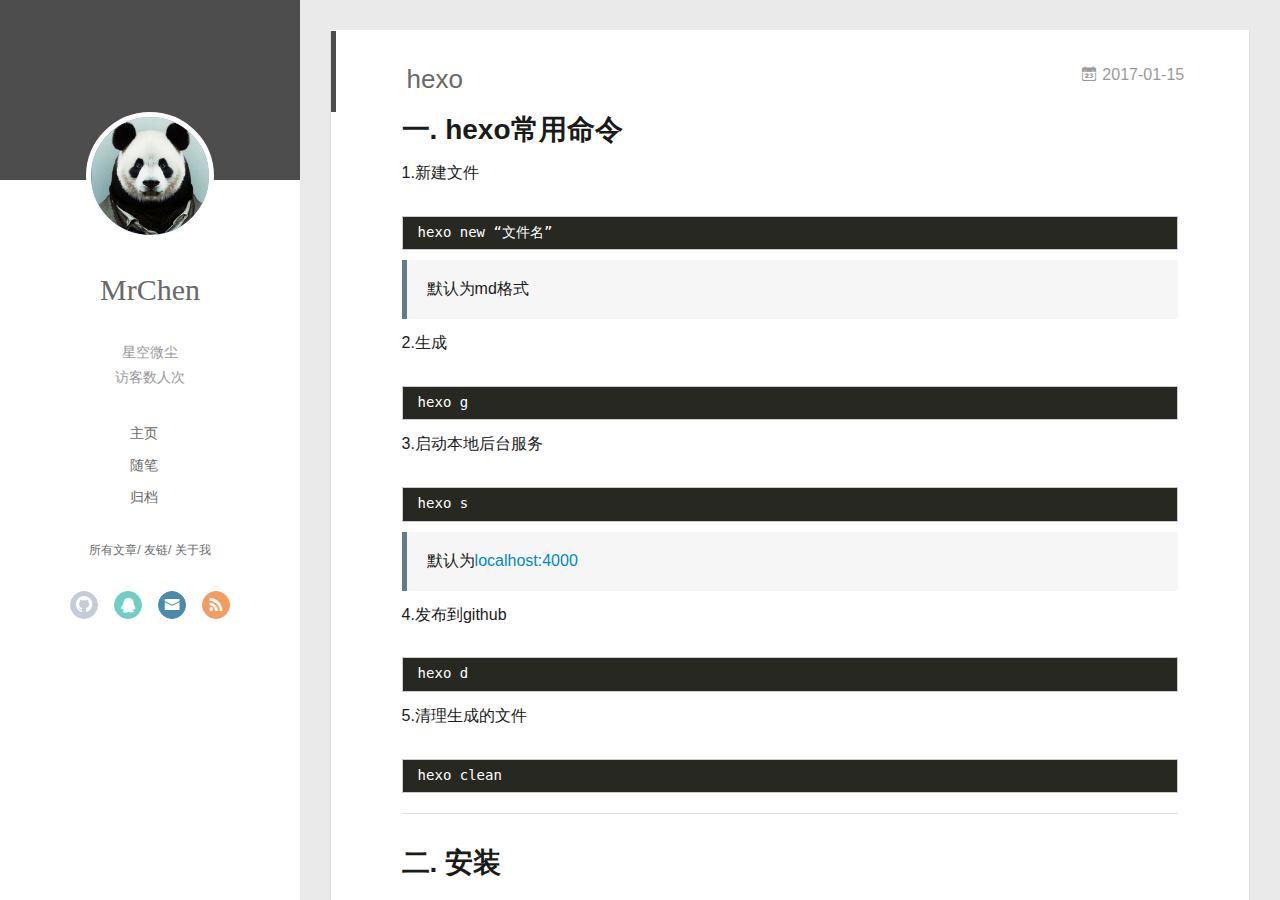
==== commit b36a10a1: "Site updated: 2017-01-15 10:07:45" ====
--- a/index.html
+++ b/index.html
@@ -87,7 +87,7 @@
 				
 					<a class="github" target="_blank" href="https://github.com/MrChen2015" title="github"><i class="icon-github"></i></a>
 		        
-					<a class="qq" target="_blank" href="tencent://message/?uin=123456&Site=欢迎聊天&Menu=yes" title="qq"><i class="icon-qq"></i></a>
+					<a class="qq" target="_blank" href="tencent://message/?uin=562638230&Site=欢迎聊天&Menu=yes" title="qq"><i class="icon-qq"></i></a>
 		        
 					<a class="mail" target="_blank" href="mailto:562638230@qq.com" title="mail"><i class="icon-mail"></i></a>
 		        
@@ -132,7 +132,7 @@
 					
 						<a class="github" target="_blank" href="https://github.com/MrChen2015" title="github"><i class="icon-github"></i></a>
 			        
-						<a class="qq" target="_blank" href="tencent://message/?uin=123456&Site=欢迎聊天&Menu=yes" title="qq"><i class="icon-qq"></i></a>
+						<a class="qq" target="_blank" href="tencent://message/?uin=562638230&Site=欢迎聊天&Menu=yes" title="qq"><i class="icon-qq"></i></a>
 			        
 						<a class="mail" target="_blank" href="mailto:562638230@qq.com" title="mail"><i class="icon-mail"></i></a>
 			        
@@ -186,7 +186,127 @@
     
     <div class="article-entry" itemprop="articleBody">
       
-        
+        <h1 id="一-hexo常用命令"><a href="#一-hexo常用命令" class="headerlink" title="一. hexo常用命令"></a>一. hexo常用命令</h1><p>1.新建文件</p>
+<pre><code>hexo new “文件名”
+</code></pre><blockquote>
+<p>默认为md格式</p>
+</blockquote>
+<p>2.生成</p>
+<pre><code>hexo g
+</code></pre><p>3.启动本地后台服务</p>
+<pre><code>hexo s
+</code></pre><blockquote>
+<p>默认为<a href="http://localhost:4000" target="_blank" rel="external">localhost:4000</a></p>
+</blockquote>
+<p>4.发布到github</p>
+<pre><code>hexo d
+</code></pre><p>5.清理生成的文件</p>
+<pre><code>hexo clean
+</code></pre><hr>
+<h1 id="二-安装"><a href="#二-安装" class="headerlink" title="二. 安装"></a>二. 安装</h1><p>我的博客地址(<a href="http://github.chenqun.xyz" target="_blank" rel="external">http://github.chenqun.xyz</a>) 大家可以先看下效果</p>
+<h2 id="依赖"><a href="#依赖" class="headerlink" title="依赖"></a>依赖</h2><blockquote>
+<p>1.git</p>
+<p>2.node.js</p>
+</blockquote>
+<h2 id="步骤"><a href="#步骤" class="headerlink" title="步骤"></a>步骤</h2><blockquote>
+<p>1.环境搭建</p>
+<p>2.安装配置Hexo</p>
+<p>3.配置github仓库</p>
+<p>4.配置自己的网址（也叫域名）</p>
+<p>5.创建和发布文章</p>
+</blockquote>
+<h2 id="详情"><a href="#详情" class="headerlink" title="详情"></a>详情</h2><p>###第一步：环境搭建</p>
+<blockquote>
+<p>安装git （用来往github上传文章）</p>
+<p>安装Node.js（因为Hexo是基于Node.js开发的）</p>
+<p>###第二步：安装和配置Hexo</p>
+<p>####安装Hexo<br>上面的环境配置成功以后就可以使用npm安装Hexo了</p>
+</blockquote>
+<pre><code>npm install -g hexo-cli
+</code></pre><p>创建<strong>Hexo</strong>文件夹，用来存放博客文件,之后在hexo文件夹中空白处单击鼠标右键，选择 <strong>Git Bash Here</strong>命令<br>然后依次执行下面的命令</p>
+<pre><code>hexo init
+</code></pre><blockquote>
+<p>提示：最新版本已不需要再执行<strong><em>npm install</em></strong>，自动就会安装依赖</p>
+</blockquote>
+<p>安装成功后运行命令</p>
+<pre><code>hexo server
+</code></pre><p>启动本地这个Hexo服务，然后打开浏览器，输入<a href="http://localhost:4000" target="_blank" rel="external">localhost:4000</a> 出现下图，证明Hexo安装成功</p>
+<p>好的，显示的网站你可能看着不好看，现在我们更改一下主题</p>
+<pre><code>ctrl+c     //关闭server
+</code></pre><p>####安装新主题<br>我博客使用的主题是(<a href="https://github.com/litten/hexo-theme-yilia" target="_blank" rel="external">https://github.com/litten/hexo-theme-yilia</a>)，打开终端窗口，输入以下命令，将目录切换到Hexo文件夹内的themes文件夹内</p>
+<pre><code>cd themes
+</code></pre><p>然后把这个主题从github网站上clone下来</p>
+<pre><code>git clone https://github.com/litten/hexo-theme-yilia.git themes/yilia
+</code></pre><p>等待克隆完成，你会在themes文件夹下看到名为yilla的主题包，然后打开Hexo文件夹下面的_config.yml文件，修改里面的theme为yilia</p>
+<pre><code>theme: yilia
+</code></pre><p>重新打开server，浏览器输入<a href="http://localhost:4000" target="_blank" rel="external">localhost:4000</a> 是不是看到主题已经变了？</p>
+<p>好了，到此为止我们已经完成了本地Hexo的安装和配置。</p>
+<p>###第三步：配置github仓库</p>
+<p>####注册github账号<br><a href="https://github.com/" target="_blank" rel="external">github官网</a>，之后创建一个的放博客文章的仓库 仓库名为 <strong>你的github用户名.github.io</strong>必须是这个结构。</p>
+<p>####下面配置你的本地Hexo</p>
+<p>#####发布设置<br>打开Hexo目录下的_config.yml，将对应模块改为下面样子</p>
+<pre><code># Deployment
+## Docs: http://hexo.io/docs/deployment.html
+deploy:
+  type: git
+  repository: https://github.com/mrchen2015/mrchen2015.github.io.git
+  branch: master
+</code></pre><blockquote>
+<p>1.只需要把codertian改为你自己的github用户名就可以了。</p>
+<p>2.配置时大家要注意<strong>空格</strong></p>
+</blockquote>
+<p>保存，cd到Hexo的根目录<br>依次执行下面的命令</p>
+<pre><code>hexo clean
+hexo g
+hexo d
+</code></pre><blockquote>
+<p>第一次上传可能会让你输入git的用户名和密码</p>
+</blockquote>
+<p>如果成功的话在浏览器输入(<a href="http://mrchen2015.github.io" target="_blank" rel="external">http://mrchen2015.github.io</a>) 就可以访问你的博客了。把用户名换为你自己的。</p>
+<blockquote>
+<p>如果发布的时候出现错误：ERROR Deployer not found: git 意思就是用来发布文章的git没有安装，执行命令 </p>
+</blockquote>
+<pre><code>npm install hexo-deployer-git --save
+</code></pre><p>就可以解决了。</p>
+<p>好了，到这里为止，你已经完成了本地博客的创建。</p>
+<p>###第四步：（可选）配置自己博客的网址(也叫域名)</p>
+<p>####购买自己的域名</p>
+<p>首先去<a href="http://wanwang.aliyun.com" target="_blank" rel="external">万网</a> 购买自己的域名，比如我购买的是（chenqun.xyz）</p>
+<p>####域名解析<br>万网中可进行设置，选择要绑定的域名，添加一条解析 内容依次为 类型为</p>
+<blockquote>
+<p>CNAME<br>github   //内容自定义<br>mrchen2015@github.io  //内容自定义  </p>
+</blockquote>
+<p>####创建CNAME文件</p>
+<p>#####方法1.直接的方法<br>可以直接新建名为CNAME文件（无后缀如.txt）,内容为新加解析地址如 github.chenqun.xyz</p>
+<p>#####方法2.复杂的方法<br>然后去github，点击进去你创建的那个博客仓库(用户名.github.io)点击create a new file here<br>名字为<strong>CNAME</strong>，内容为你自己申请的域名，如 github.chenqun.xyz，然后提交，来到仓库的右边点击Download zip按钮，下载下来这个仓库，里面的有CNAME文件</p>
+<p>#####最终，将CNAME文件放到Hexo文件的Source目录下，之后就等你的域名解析生效后（时间不定快的几分钟就可以了），就可以在浏览器里面输入你自己的域名访问的博客了。</p>
+<p>###第五步：创建和发布文章</p>
+<p>####发布新的文章<br>在Hexo文件夹下执行命令</p>
+<pre><code>hexo new &quot;文章标题&quot;
+</code></pre><p>你可以在Hexo-&gt;Source-&gt;_post目录下看到你新创建的那个文章 <strong>文章名.md</strong>，<a href="http://www.appinn.com/markdown/#code" target="_blank" rel="external">markdown具体语法参考</a></p>
+<p>#####发布文章<br>修改md文件内容后，直接执行命令</p>
+<pre><code>hexo d -g
+</code></pre><p>即可直接发布文章。</p>
+<blockquote>
+<p>如果发布时候出现错误ERROR Deployer not found: git，执行</p>
+</blockquote>
+<pre><code>npm install hexo-deployer-git --save
+</code></pre><p>#####文章图片的插入<br>文章插入图片需要用到Hexo的一个插件，首先cd到hexo的根目录</p>
+<pre><code>npm install https://github.com/CodeFalling/hexo-asset-image --save
+</code></pre><p>然后把图片放入对应文章的配套文件夹下</p>
+<hr>
+<h1 id="三-插件"><a href="#三-插件" class="headerlink" title="三. 插件"></a>三. 插件</h1><hr>
+<h1 id="四-Q-amp-A"><a href="#四-Q-amp-A" class="headerlink" title="四. Q&amp;A"></a>四. Q&amp;A</h1><h3 id="1-Plugin-load-failed-hexo-generator-json-content-Uncaught-SyntaxError-Block-scoped-declarations-let-const-function-class-not-yet-supported-outside-strict-mode"><a href="#1-Plugin-load-failed-hexo-generator-json-content-Uncaught-SyntaxError-Block-scoped-declarations-let-const-function-class-not-yet-supported-outside-strict-mode" class="headerlink" title="1.Plugin load failed: hexo-generator-json-content Uncaught SyntaxError: Block-scoped declarations (let, const, function, class) not yet supported outside strict mode"></a>1.Plugin load failed: hexo-generator-json-content Uncaught SyntaxError: Block-scoped declarations (let, const, function, class) not yet supported outside strict mode</h3><h4 id="操作"><a href="#操作" class="headerlink" title="操作"></a>操作</h4><blockquote>
+<p>安装hexo-generator-json-content插件后，运行g/s/d命令都会弹出</p>
+</blockquote>
+<h4 id="原因"><a href="#原因" class="headerlink" title="原因"></a>原因</h4><blockquote>
+<p>插件本身的问题，node_nodules对应文件夹下index.js文件使用es6语法，但浏览器还无法直接执行，需要进行转换为es5</p>
+</blockquote>
+<h4 id="解决"><a href="#解决" class="headerlink" title="解决"></a>解决</h4><blockquote>
+<p>在文件头部添加语句</p>
+</blockquote>
+<pre><code>&apos;use strict&apos;;
+</code></pre>
       
 
       
@@ -226,7 +346,6 @@
 
 
 
-
   
     <article id="post-hello-world" class="article article-type-post  article-index" itemscope itemprop="blogPost">
   <div class="article-inner">
@@ -279,7 +398,6 @@
     </div>
   </div>
 </article>
-
 
 
 
@@ -433,27 +551,7 @@
         <ul class="search-ul">
           
             <li class="search-li">
-              <a href="http://localhost:4000/" target="_blank" class="search-title"><i class="icon-quo-left icon"></i>友情链接1</a>
-            </li>
-          
-            <li class="search-li">
-              <a href="http://localhost:4000/" target="_blank" class="search-title"><i class="icon-quo-left icon"></i>友情链接2</a>
-            </li>
-          
-            <li class="search-li">
-              <a href="http://localhost:4000/" target="_blank" class="search-title"><i class="icon-quo-left icon"></i>友情链接3</a>
-            </li>
-          
-            <li class="search-li">
-              <a href="http://localhost:4000/" target="_blank" class="search-title"><i class="icon-quo-left icon"></i>友情链接4</a>
-            </li>
-          
-            <li class="search-li">
-              <a href="http://localhost:4000/" target="_blank" class="search-title"><i class="icon-quo-left icon"></i>友情链接5</a>
-            </li>
-          
-            <li class="search-li">
-              <a href="http://localhost:4000/" target="_blank" class="search-title"><i class="icon-quo-left icon"></i>友情链接6</a>
+              <a href="http://blog.chenqun.xyz/" target="_blank" class="search-title"><i class="icon-quo-left icon"></i>博客</a>
             </li>
           
         </ul>
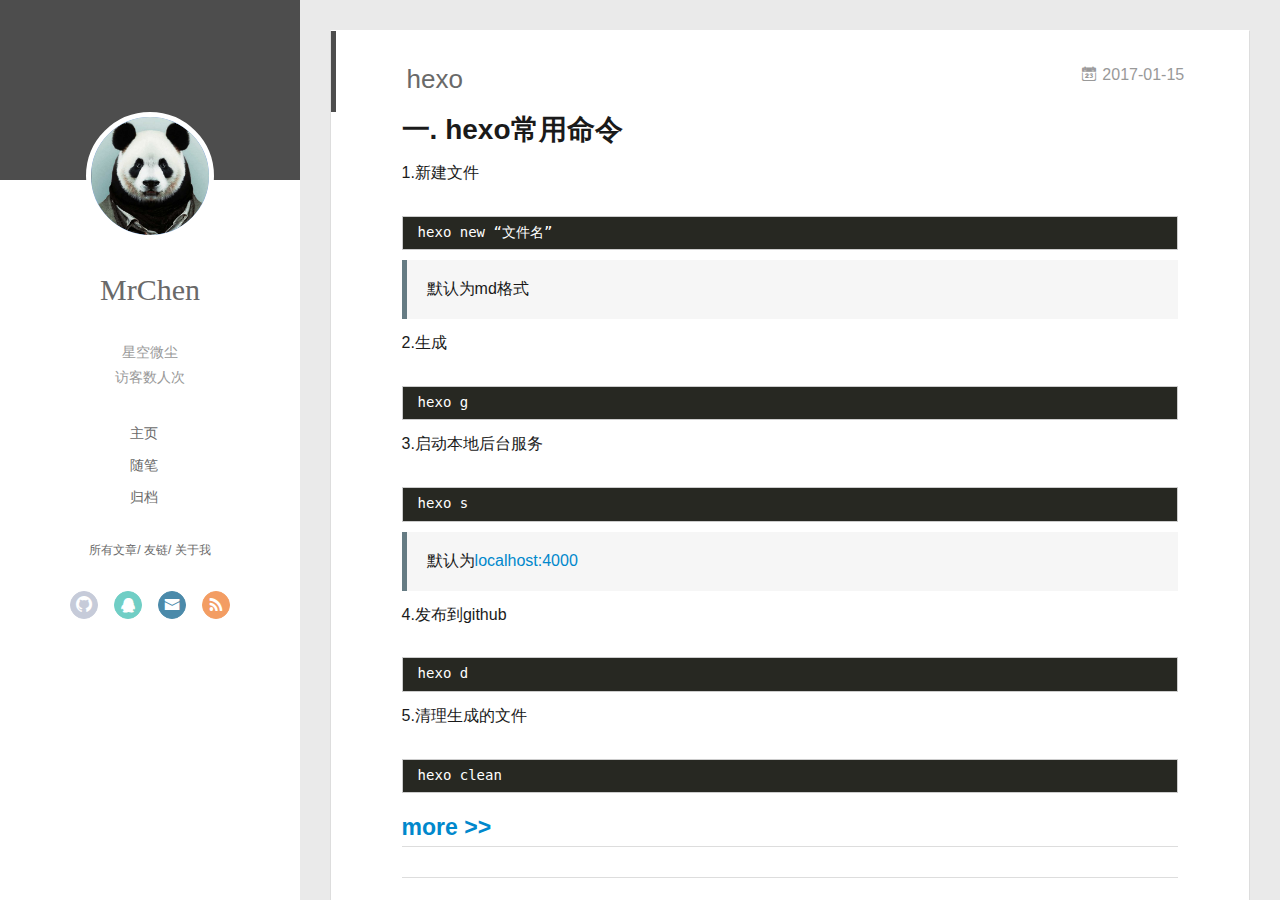
==== commit 8556661a: "Site updated: 2017-01-15 10:17:09" ====
--- a/index.html
+++ b/index.html
@@ -196,117 +196,16 @@
 </code></pre><p>3.启动本地后台服务</p>
 <pre><code>hexo s
 </code></pre><blockquote>
-<p>默认为<a href="http://localhost:4000" target="_blank" rel="external">localhost:4000</a></p>
+<p>默认为<a href="http://localhost:4000">localhost:4000</a></p>
 </blockquote>
 <p>4.发布到github</p>
 <pre><code>hexo d
 </code></pre><p>5.清理生成的文件</p>
 <pre><code>hexo clean
-</code></pre><hr>
-<h1 id="二-安装"><a href="#二-安装" class="headerlink" title="二. 安装"></a>二. 安装</h1><p>我的博客地址(<a href="http://github.chenqun.xyz" target="_blank" rel="external">http://github.chenqun.xyz</a>) 大家可以先看下效果</p>
-<h2 id="依赖"><a href="#依赖" class="headerlink" title="依赖"></a>依赖</h2><blockquote>
-<p>1.git</p>
-<p>2.node.js</p>
-</blockquote>
-<h2 id="步骤"><a href="#步骤" class="headerlink" title="步骤"></a>步骤</h2><blockquote>
-<p>1.环境搭建</p>
-<p>2.安装配置Hexo</p>
-<p>3.配置github仓库</p>
-<p>4.配置自己的网址（也叫域名）</p>
-<p>5.创建和发布文章</p>
-</blockquote>
-<h2 id="详情"><a href="#详情" class="headerlink" title="详情"></a>详情</h2><p>###第一步：环境搭建</p>
-<blockquote>
-<p>安装git （用来往github上传文章）</p>
-<p>安装Node.js（因为Hexo是基于Node.js开发的）</p>
-<p>###第二步：安装和配置Hexo</p>
-<p>####安装Hexo<br>上面的环境配置成功以后就可以使用npm安装Hexo了</p>
-</blockquote>
-<pre><code>npm install -g hexo-cli
-</code></pre><p>创建<strong>Hexo</strong>文件夹，用来存放博客文件,之后在hexo文件夹中空白处单击鼠标右键，选择 <strong>Git Bash Here</strong>命令<br>然后依次执行下面的命令</p>
-<pre><code>hexo init
-</code></pre><blockquote>
-<p>提示：最新版本已不需要再执行<strong><em>npm install</em></strong>，自动就会安装依赖</p>
-</blockquote>
-<p>安装成功后运行命令</p>
-<pre><code>hexo server
-</code></pre><p>启动本地这个Hexo服务，然后打开浏览器，输入<a href="http://localhost:4000" target="_blank" rel="external">localhost:4000</a> 出现下图，证明Hexo安装成功</p>
-<p>好的，显示的网站你可能看着不好看，现在我们更改一下主题</p>
-<pre><code>ctrl+c     //关闭server
-</code></pre><p>####安装新主题<br>我博客使用的主题是(<a href="https://github.com/litten/hexo-theme-yilia" target="_blank" rel="external">https://github.com/litten/hexo-theme-yilia</a>)，打开终端窗口，输入以下命令，将目录切换到Hexo文件夹内的themes文件夹内</p>
-<pre><code>cd themes
-</code></pre><p>然后把这个主题从github网站上clone下来</p>
-<pre><code>git clone https://github.com/litten/hexo-theme-yilia.git themes/yilia
-</code></pre><p>等待克隆完成，你会在themes文件夹下看到名为yilla的主题包，然后打开Hexo文件夹下面的_config.yml文件，修改里面的theme为yilia</p>
-<pre><code>theme: yilia
-</code></pre><p>重新打开server，浏览器输入<a href="http://localhost:4000" target="_blank" rel="external">localhost:4000</a> 是不是看到主题已经变了？</p>
-<p>好了，到此为止我们已经完成了本地Hexo的安装和配置。</p>
-<p>###第三步：配置github仓库</p>
-<p>####注册github账号<br><a href="https://github.com/" target="_blank" rel="external">github官网</a>，之后创建一个的放博客文章的仓库 仓库名为 <strong>你的github用户名.github.io</strong>必须是这个结构。</p>
-<p>####下面配置你的本地Hexo</p>
-<p>#####发布设置<br>打开Hexo目录下的_config.yml，将对应模块改为下面样子</p>
-<pre><code># Deployment
-## Docs: http://hexo.io/docs/deployment.html
-deploy:
-  type: git
-  repository: https://github.com/mrchen2015/mrchen2015.github.io.git
-  branch: master
-</code></pre><blockquote>
-<p>1.只需要把codertian改为你自己的github用户名就可以了。</p>
-<p>2.配置时大家要注意<strong>空格</strong></p>
-</blockquote>
-<p>保存，cd到Hexo的根目录<br>依次执行下面的命令</p>
-<pre><code>hexo clean
-hexo g
-hexo d
-</code></pre><blockquote>
-<p>第一次上传可能会让你输入git的用户名和密码</p>
-</blockquote>
-<p>如果成功的话在浏览器输入(<a href="http://mrchen2015.github.io" target="_blank" rel="external">http://mrchen2015.github.io</a>) 就可以访问你的博客了。把用户名换为你自己的。</p>
-<blockquote>
-<p>如果发布的时候出现错误：ERROR Deployer not found: git 意思就是用来发布文章的git没有安装，执行命令 </p>
-</blockquote>
-<pre><code>npm install hexo-deployer-git --save
-</code></pre><p>就可以解决了。</p>
-<p>好了，到这里为止，你已经完成了本地博客的创建。</p>
-<p>###第四步：（可选）配置自己博客的网址(也叫域名)</p>
-<p>####购买自己的域名</p>
-<p>首先去<a href="http://wanwang.aliyun.com" target="_blank" rel="external">万网</a> 购买自己的域名，比如我购买的是（chenqun.xyz）</p>
-<p>####域名解析<br>万网中可进行设置，选择要绑定的域名，添加一条解析 内容依次为 类型为</p>
-<blockquote>
-<p>CNAME<br>github   //内容自定义<br>mrchen2015@github.io  //内容自定义  </p>
-</blockquote>
-<p>####创建CNAME文件</p>
-<p>#####方法1.直接的方法<br>可以直接新建名为CNAME文件（无后缀如.txt）,内容为新加解析地址如 github.chenqun.xyz</p>
-<p>#####方法2.复杂的方法<br>然后去github，点击进去你创建的那个博客仓库(用户名.github.io)点击create a new file here<br>名字为<strong>CNAME</strong>，内容为你自己申请的域名，如 github.chenqun.xyz，然后提交，来到仓库的右边点击Download zip按钮，下载下来这个仓库，里面的有CNAME文件</p>
-<p>#####最终，将CNAME文件放到Hexo文件的Source目录下，之后就等你的域名解析生效后（时间不定快的几分钟就可以了），就可以在浏览器里面输入你自己的域名访问的博客了。</p>
-<p>###第五步：创建和发布文章</p>
-<p>####发布新的文章<br>在Hexo文件夹下执行命令</p>
-<pre><code>hexo new &quot;文章标题&quot;
-</code></pre><p>你可以在Hexo-&gt;Source-&gt;_post目录下看到你新创建的那个文章 <strong>文章名.md</strong>，<a href="http://www.appinn.com/markdown/#code" target="_blank" rel="external">markdown具体语法参考</a></p>
-<p>#####发布文章<br>修改md文件内容后，直接执行命令</p>
-<pre><code>hexo d -g
-</code></pre><p>即可直接发布文章。</p>
-<blockquote>
-<p>如果发布时候出现错误ERROR Deployer not found: git，执行</p>
-</blockquote>
-<pre><code>npm install hexo-deployer-git --save
-</code></pre><p>#####文章图片的插入<br>文章插入图片需要用到Hexo的一个插件，首先cd到hexo的根目录</p>
-<pre><code>npm install https://github.com/CodeFalling/hexo-asset-image --save
-</code></pre><p>然后把图片放入对应文章的配套文件夹下</p>
-<hr>
-<h1 id="三-插件"><a href="#三-插件" class="headerlink" title="三. 插件"></a>三. 插件</h1><hr>
-<h1 id="四-Q-amp-A"><a href="#四-Q-amp-A" class="headerlink" title="四. Q&amp;A"></a>四. Q&amp;A</h1><h3 id="1-Plugin-load-failed-hexo-generator-json-content-Uncaught-SyntaxError-Block-scoped-declarations-let-const-function-class-not-yet-supported-outside-strict-mode"><a href="#1-Plugin-load-failed-hexo-generator-json-content-Uncaught-SyntaxError-Block-scoped-declarations-let-const-function-class-not-yet-supported-outside-strict-mode" class="headerlink" title="1.Plugin load failed: hexo-generator-json-content Uncaught SyntaxError: Block-scoped declarations (let, const, function, class) not yet supported outside strict mode"></a>1.Plugin load failed: hexo-generator-json-content Uncaught SyntaxError: Block-scoped declarations (let, const, function, class) not yet supported outside strict mode</h3><h4 id="操作"><a href="#操作" class="headerlink" title="操作"></a>操作</h4><blockquote>
-<p>安装hexo-generator-json-content插件后，运行g/s/d命令都会弹出</p>
-</blockquote>
-<h4 id="原因"><a href="#原因" class="headerlink" title="原因"></a>原因</h4><blockquote>
-<p>插件本身的问题，node_nodules对应文件夹下index.js文件使用es6语法，但浏览器还无法直接执行，需要进行转换为es5</p>
-</blockquote>
-<h4 id="解决"><a href="#解决" class="headerlink" title="解决"></a>解决</h4><blockquote>
-<p>在文件头部添加语句</p>
-</blockquote>
-<pre><code>&apos;use strict&apos;;
-</code></pre>
+</code></pre><h2 id=""><a href="#" class="headerlink" title=""></a>
+        
+          <a class="article-more-a" href="2017/01/15/hexo/#more">more >></a>
+        
       
 
       
@@ -320,6 +219,10 @@
 			 
         		<li class="article-tag-list-item">
         			<a href="javascript:void(0)" class="js-tag article-tag-list-link color3">星火</a>
+        		</li>
+      		 
+        		<li class="article-tag-list-item">
+        			<a href="javascript:void(0)" class="js-tag article-tag-list-link color5">Hoxe</a>
         		</li>
       		
 		</ul>
@@ -500,6 +403,10 @@
              
               <li class="article-tag-list-item">
                 <a href="javascript:void(0)" class="js-tag color3">星火</a>
+              </li>
+             
+              <li class="article-tag-list-item">
+                <a href="javascript:void(0)" class="js-tag color5">Hoxe</a>
               </li>
             
             <div class="clearfix"></div>
